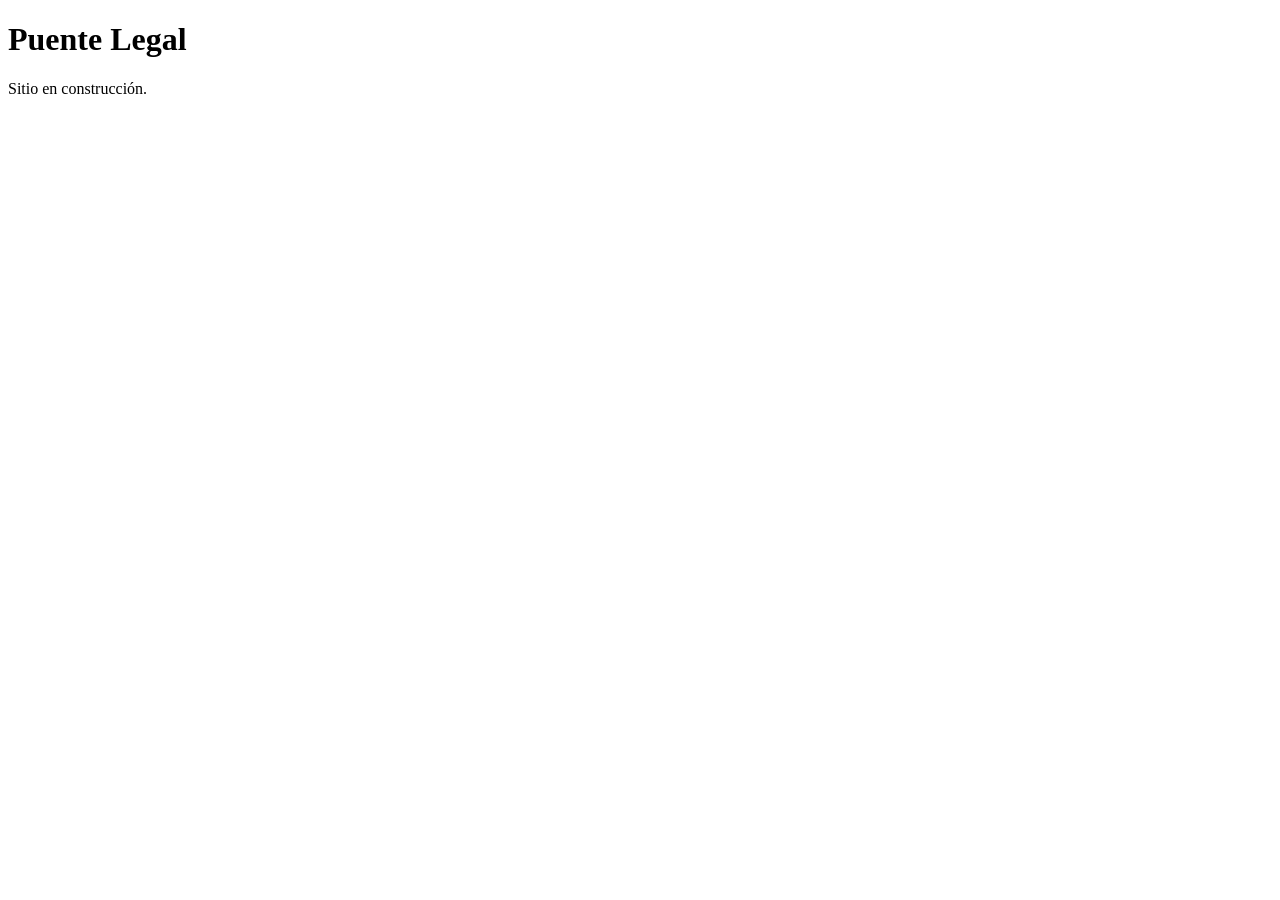
==== index.html @ 32fb2efa "chore: add base static site for puentelegal.com.co" ====
<!doctype html>
<html lang="es-CO">
<head>
<meta charset="utf-8">
<meta name="viewport" content="width=device-width,initial-scale=1">
<title>Puente Legal</title>
<meta name="description" content="Puente Legal — asesoría jurídica en Colombia.">
<link rel="canonical" href="https://puentelegal.com.co/">
<meta property="og:type" content="website">
<meta property="og:title" content="Puente Legal">
<meta property="og:description" content="Asesoría jurídica en Colombia.">
<meta property="og:url" content="https://puentelegal.com.co/">
<meta property="og:locale" content="es_CO">
<link rel="icon" href="/favicon.svg" type="image/svg+xml">
</head>
<body>
<h1>Puente Legal</h1>
<p>Sitio en construcción.</p>
</body>
</html>
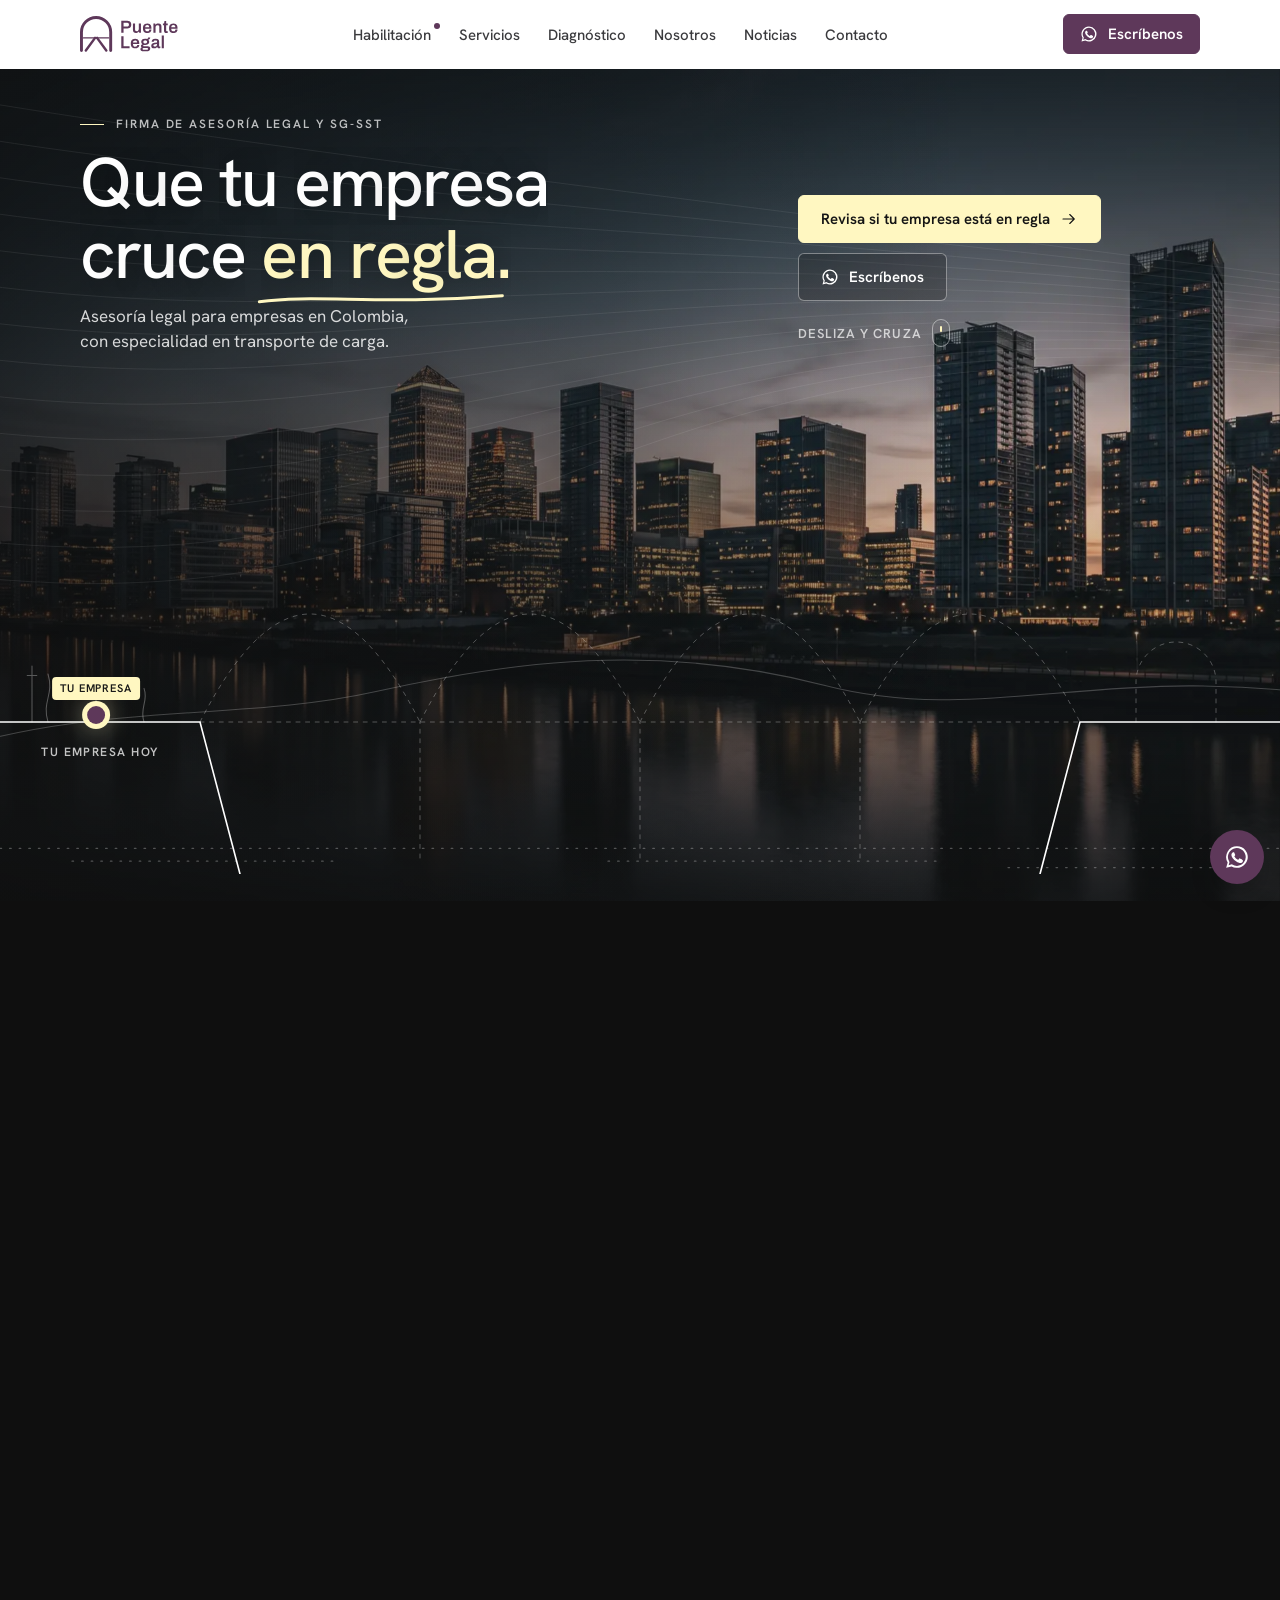
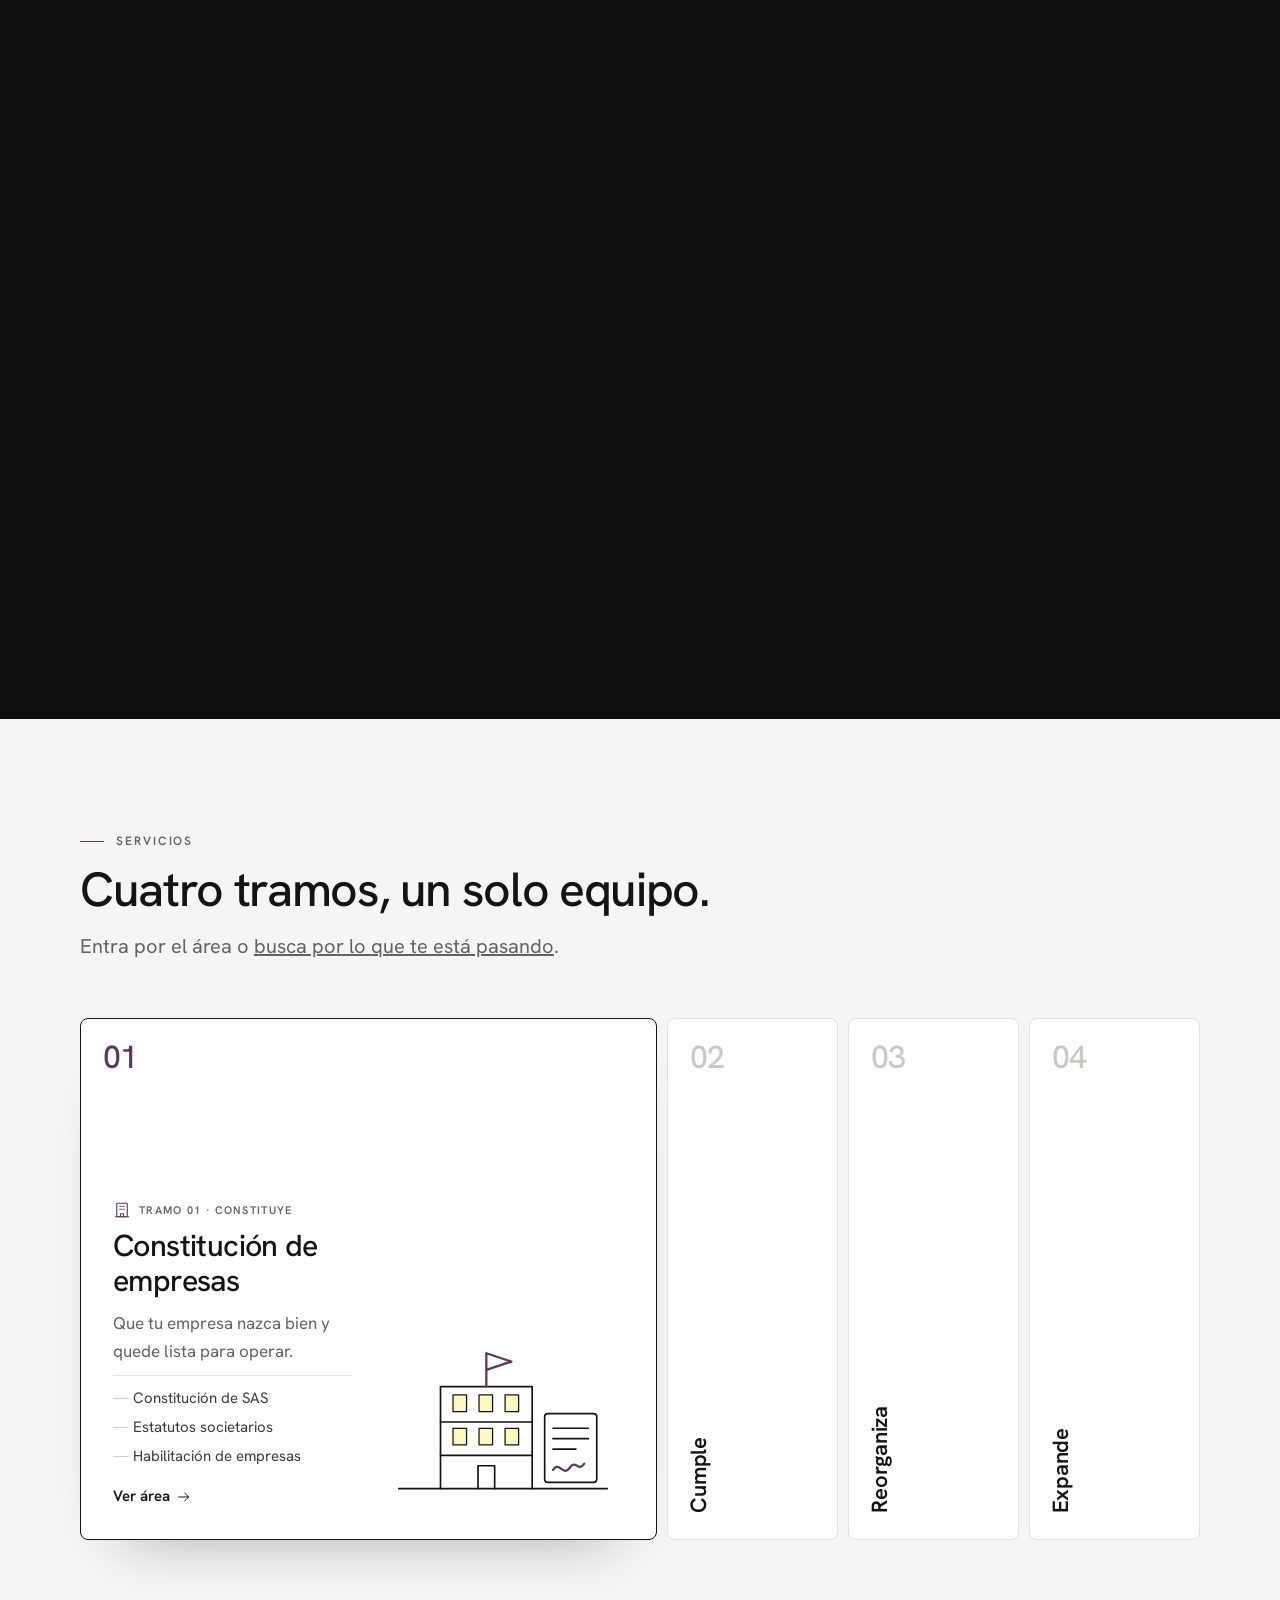
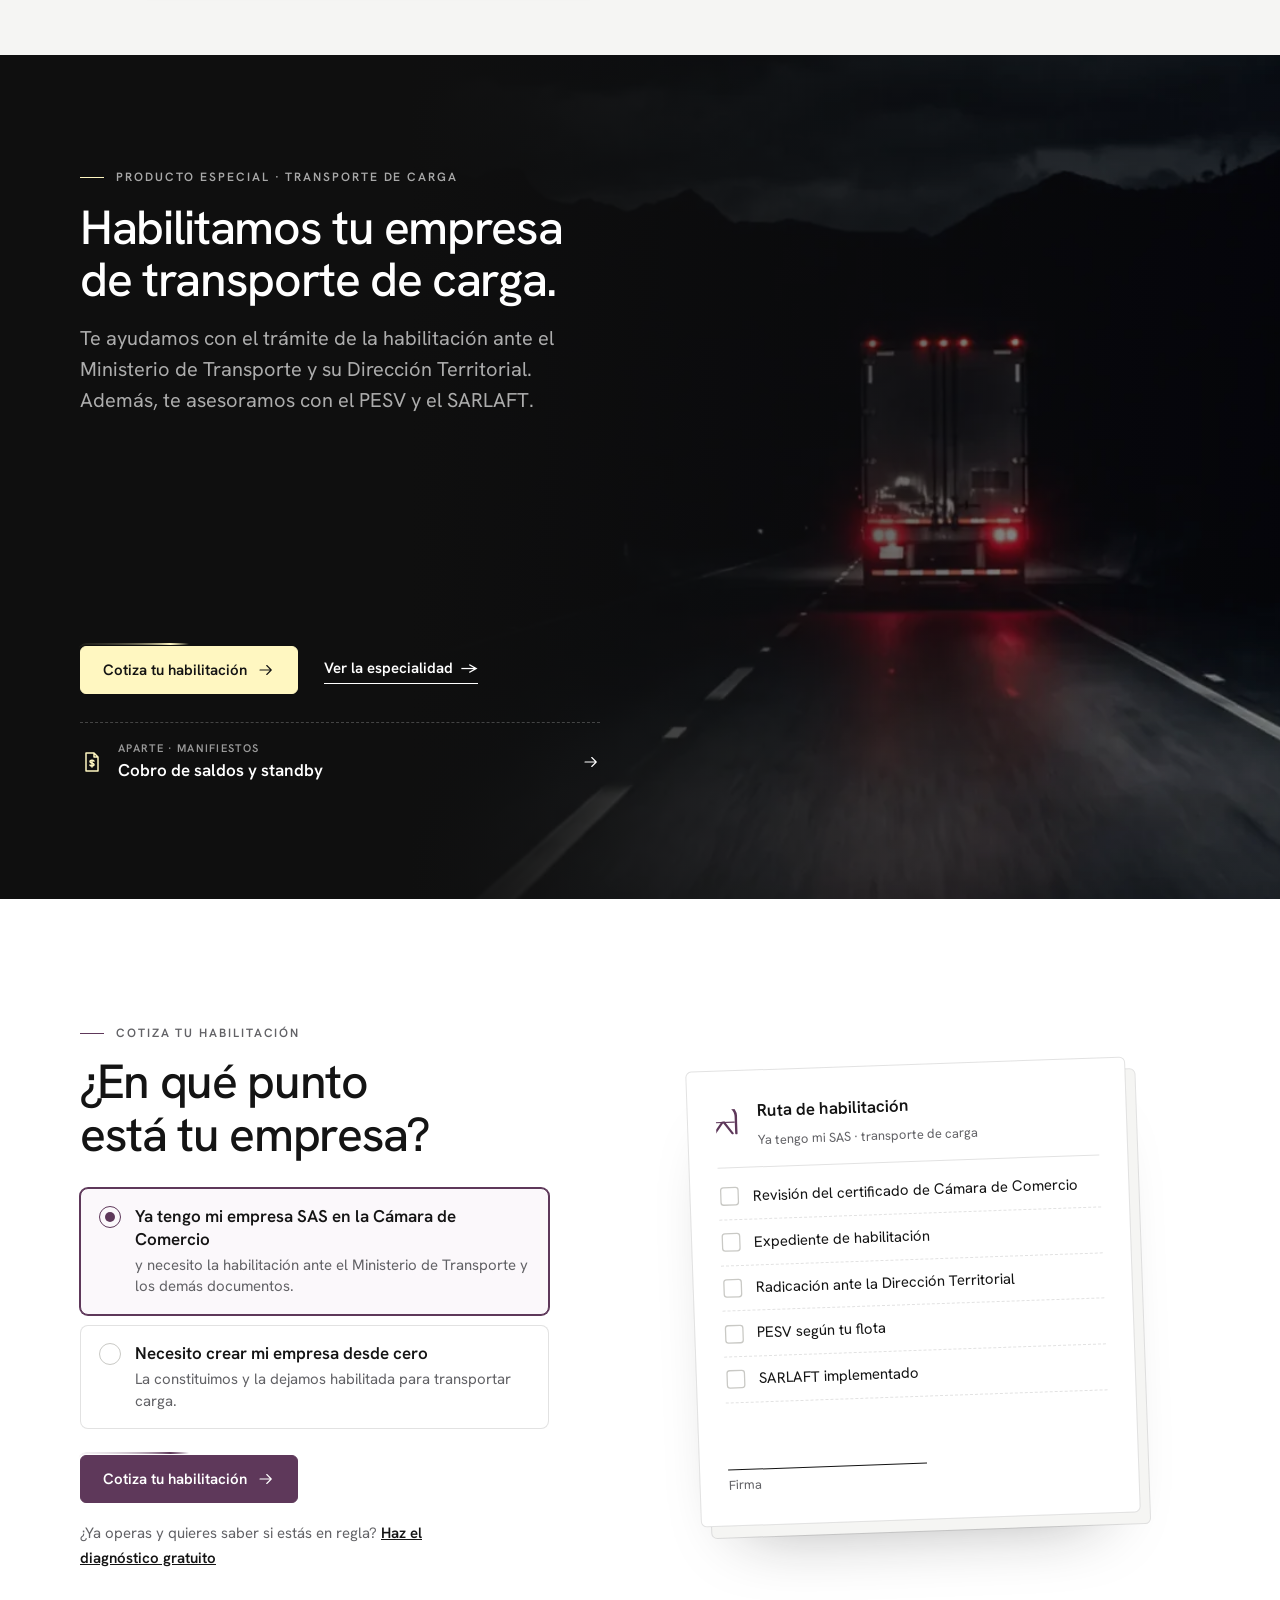
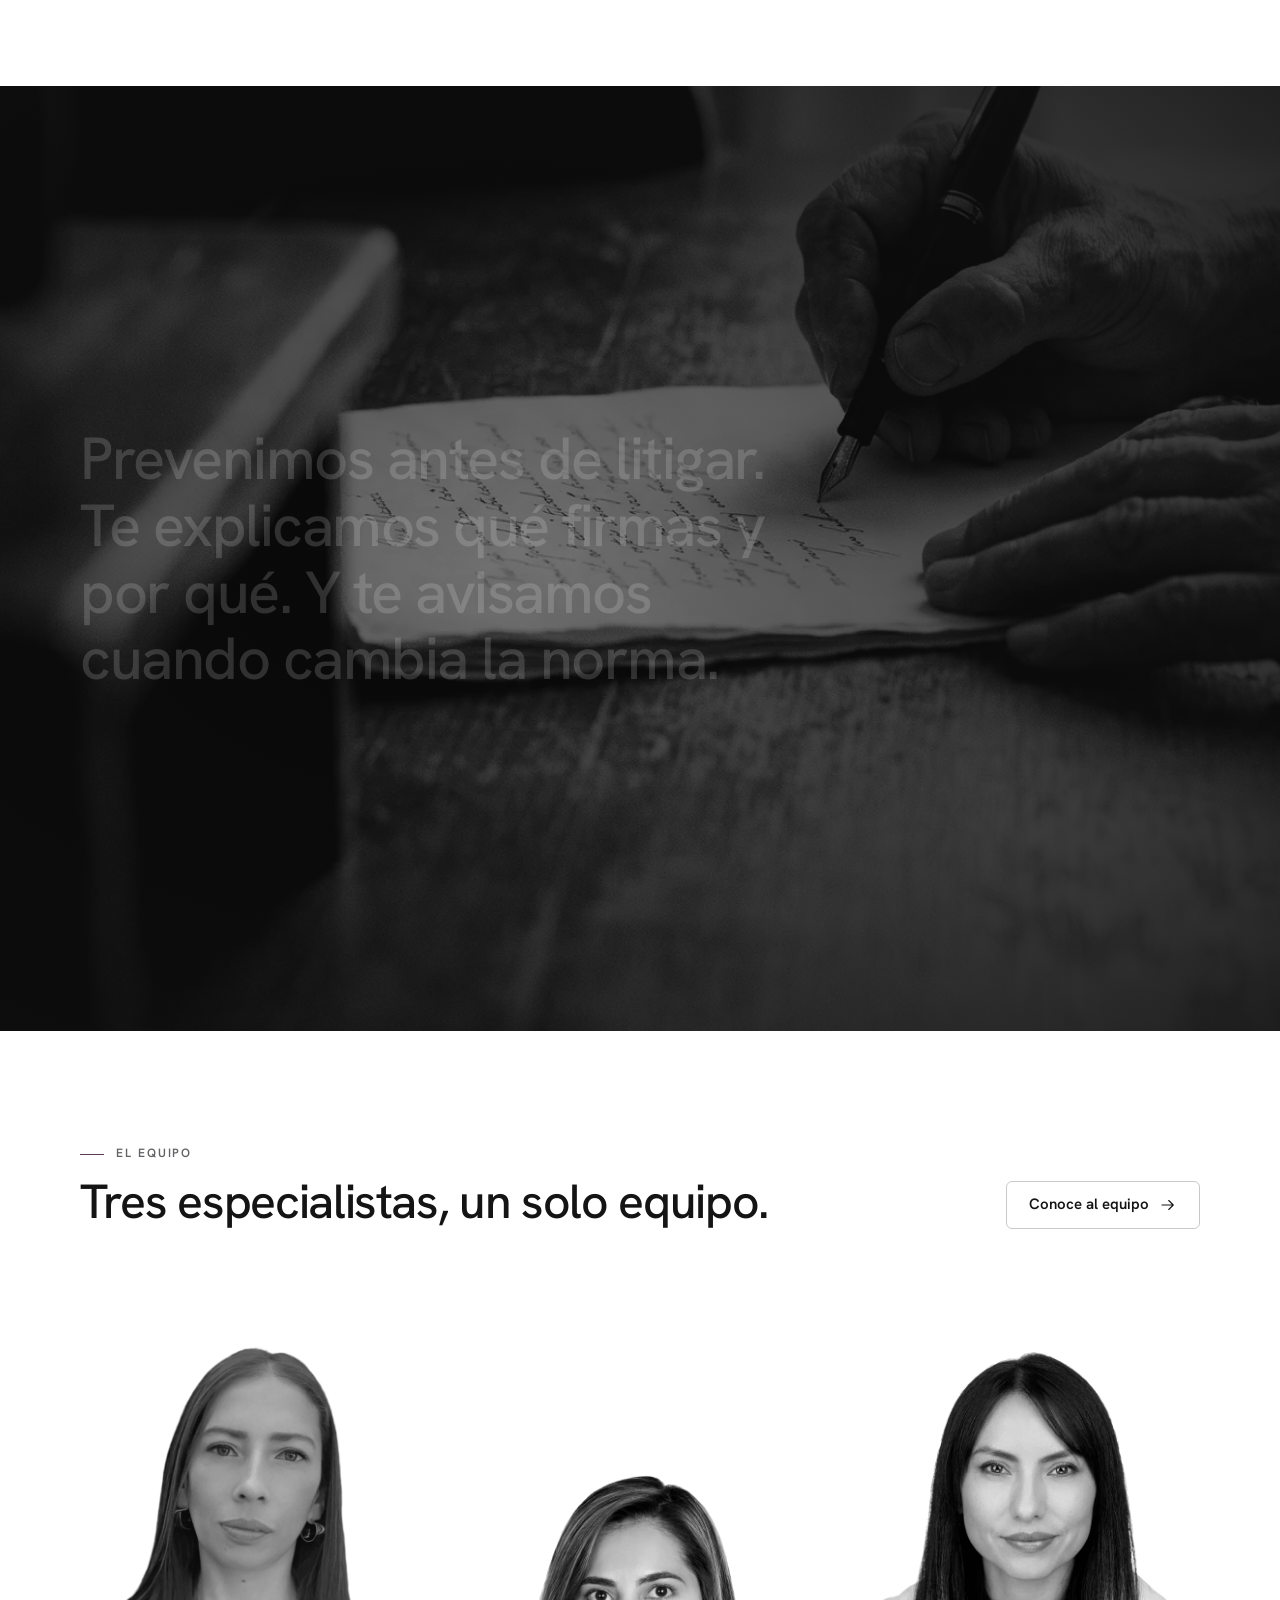
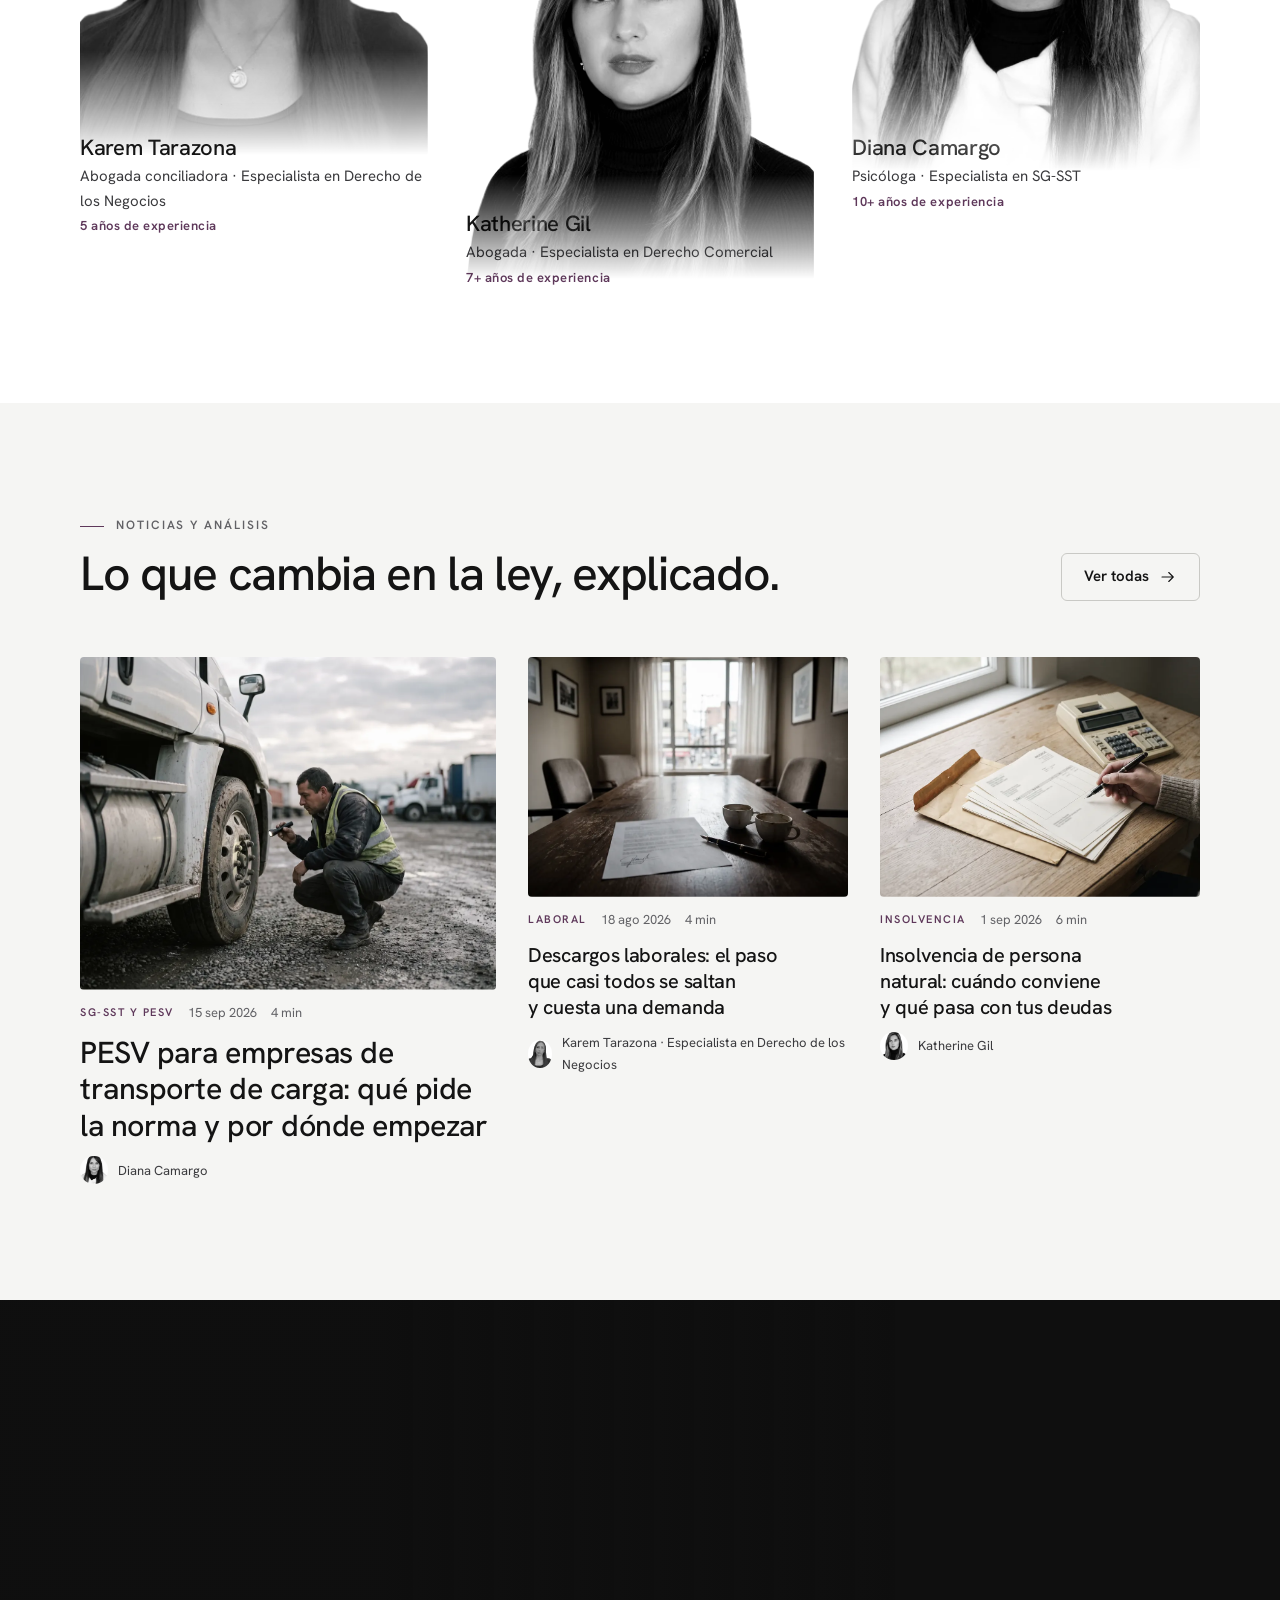
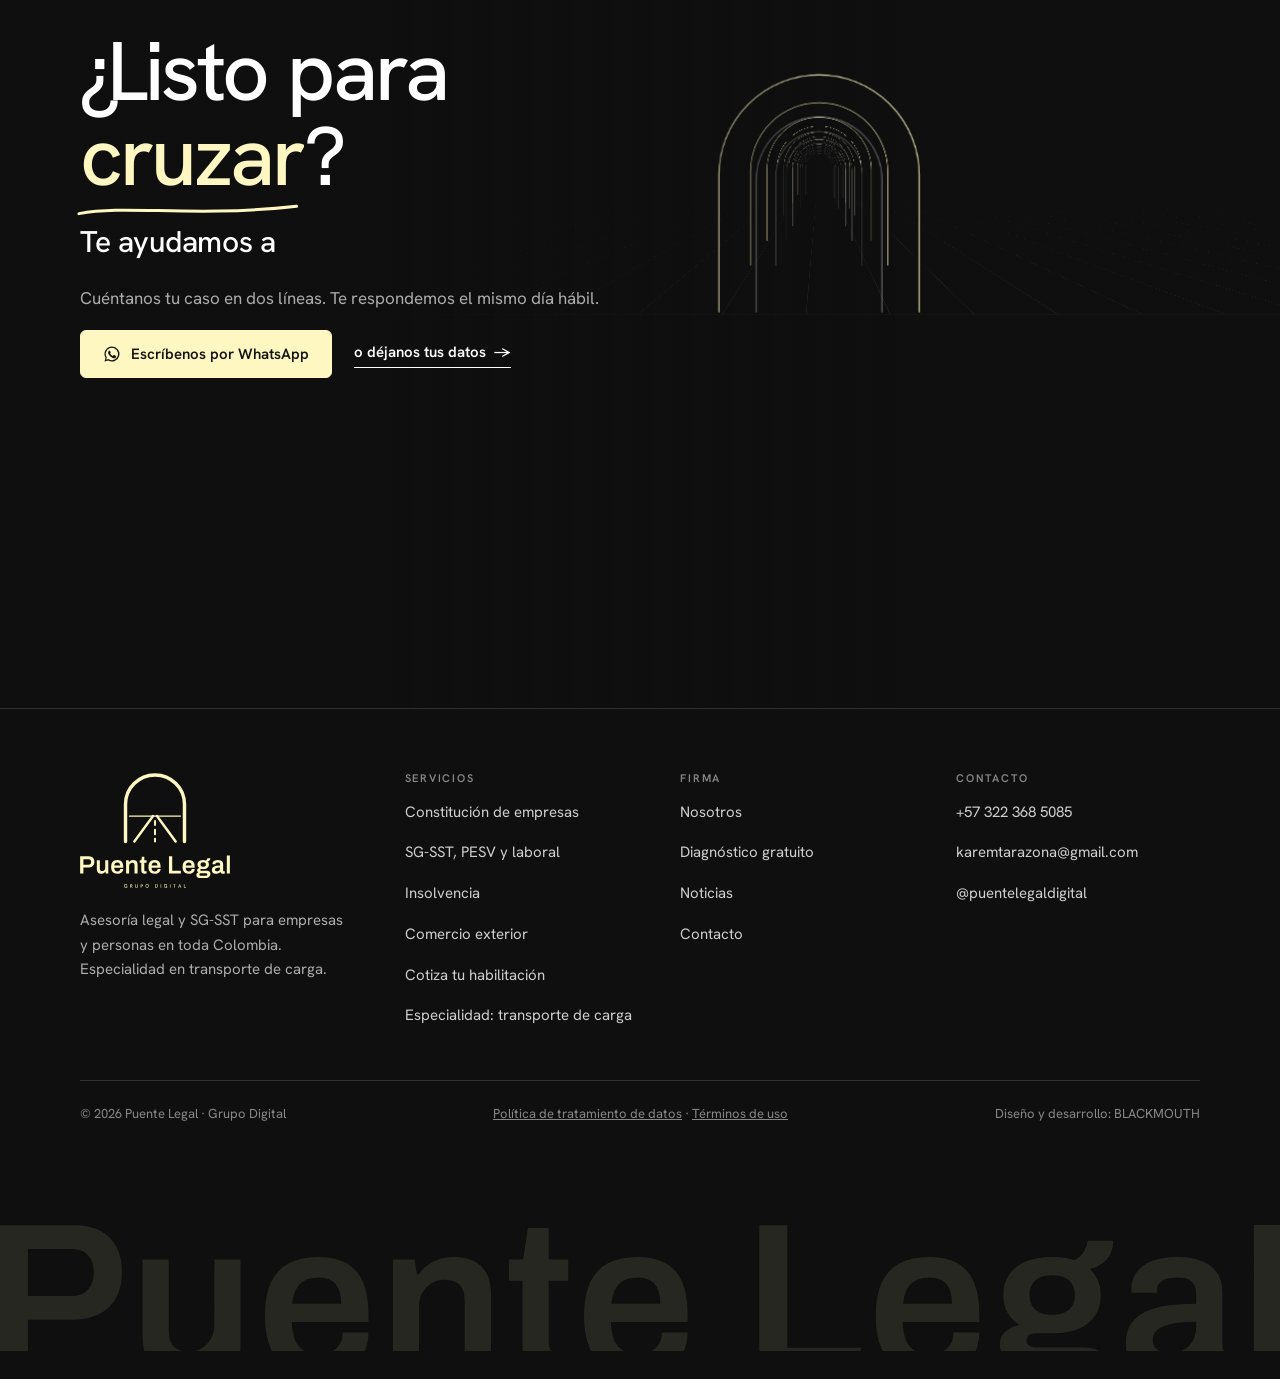
==== commit dd2654e8: "Publica la web completa de Puente Legal en puentelegal.com.co Sitio v6 (con las correcciones del 4-n" ====
--- a/index.html
+++ b/index.html
@@ -2,19 +2,596 @@
 <html lang="es-CO">
 <head>
 <meta charset="utf-8">
-<meta name="viewport" content="width=device-width,initial-scale=1">
-<title>Puente Legal</title>
-<meta name="description" content="Puente Legal — asesoría jurídica en Colombia.">
+<meta name="viewport" content="width=device-width, initial-scale=1, viewport-fit=cover">
+<title>Asesoría legal para empresas en Colombia | Puente Legal</title>
+<meta name="description" content="Constitución de SAS, SG-SST y PESV, laboral, insolvencia y comercio exterior. Un solo equipo para tu empresa, con especialidad en transporte de carga.">
 <link rel="canonical" href="https://puentelegal.com.co/">
+<meta name="theme-color" content="#FFFFFF">
 <meta property="og:type" content="website">
-<meta property="og:title" content="Puente Legal">
-<meta property="og:description" content="Asesoría jurídica en Colombia.">
+<meta property="og:locale" content="es_CO">
+<meta property="og:site_name" content="Puente Legal">
+<meta property="og:title" content="Puente Legal · Asesoría legal para empresas en Colombia">
+<meta property="og:description" content="Constitución de SAS, SG-SST y PESV, laboral, insolvencia y comercio exterior. Un solo equipo para tu empresa, con especialidad en transporte de carga.">
 <meta property="og:url" content="https://puentelegal.com.co/">
-<meta property="og:locale" content="es_CO">
-<link rel="icon" href="/favicon.svg" type="image/svg+xml">
+<meta property="og:image" content="https://puentelegal.com.co/assets/img/og.jpg">
+<meta property="og:image:width" content="1200">
+<meta property="og:image:height" content="630">
+<meta name="twitter:card" content="summary_large_image">
+<link rel="icon" href="assets/img/favicon.svg" type="image/svg+xml">
+<script>document.documentElement.classList.add("js")</script>
+<link rel="preconnect" href="https://fonts.googleapis.com">
+<link rel="preconnect" href="https://fonts.gstatic.com" crossorigin>
+<link rel="stylesheet" href="https://fonts.googleapis.com/css2?family=Hanken+Grotesk:wght@400;500;600;700&display=swap">
+<link rel="stylesheet" href="assets/site.css">
+<script type="application/ld+json">
+{
+ "@context": "https://schema.org",
+ "@graph": [
+  {
+   "@type": "LegalService",
+   "@id": "https://puentelegal.com.co/#firma",
+   "name": "Puente Legal · Grupo Digital",
+   "url": "https://puentelegal.com.co/",
+   "logo": "https://puentelegal.com.co/assets/img/logo-full-ciruela.png",
+   "image": "https://puentelegal.com.co/assets/img/og.jpg",
+   "slogan": "Que tu empresa cruce en regla.",
+   "description": "Asesoría legal y en seguridad y salud en el trabajo para empresas y personas en Colombia: constitución y habilitación de empresas, SG-SST y PESV, laboral, insolvencia y comercio exterior. Especialidad en transporte de carga.",
+   "telephone": "+57 322 368 5085",
+   "email": "karemtarazona@gmail.com",
+   "contactPoint": {
+    "@type": "ContactPoint",
+    "telephone": "+57-322-368-5085",
+    "contactType": "customer service",
+    "availableLanguage": "es",
+    "areaServed": "CO"
+   },
+   "areaServed": {
+    "@type": "Country",
+    "name": "Colombia"
+   },
+   "sameAs": [
+    "https://www.instagram.com/puentelegaldigital/"
+   ],
+   "knowsAbout": [
+    "Derecho societario",
+    "Sociedades por Acciones Simplificadas",
+    "Habilitación de empresas de transporte de carga",
+    "SG-SST",
+    "PESV",
+    "SARLAFT",
+    "Derecho laboral",
+    "Insolvencia",
+    "Aduanas",
+    "Contratos internacionales",
+    "Transporte de carga"
+   ],
+   "employee": [
+    {
+     "@id": "https://puentelegal.com.co/#karem-tarazona"
+    },
+    {
+     "@id": "https://puentelegal.com.co/#katherine-gil"
+    },
+    {
+     "@id": "https://puentelegal.com.co/#diana-camargo"
+    }
+   ],
+   "hasOfferCatalog": {
+    "@type": "OfferCatalog",
+    "name": "Servicios",
+    "itemListElement": [
+     {
+      "@type": "OfferCatalog",
+      "name": "Constitución de empresas",
+      "url": "https://puentelegal.com.co/servicios/constitucion-de-empresas/",
+      "itemListElement": [
+       {
+        "@type": "Offer",
+        "itemOffered": {
+         "@type": "Service",
+         "name": "Constitución de SAS",
+         "url": "https://puentelegal.com.co/servicios/constitucion-de-empresas/#constitucion-sas"
+        }
+       },
+       {
+        "@type": "Offer",
+        "itemOffered": {
+         "@type": "Service",
+         "name": "Estatutos societarios",
+         "url": "https://puentelegal.com.co/servicios/constitucion-de-empresas/#estatutos-societarios"
+        }
+       },
+       {
+        "@type": "Offer",
+        "itemOffered": {
+         "@type": "Service",
+         "name": "Habilitación de empresas",
+         "url": "https://puentelegal.com.co/servicios/constitucion-de-empresas/#habilitacion-empresas"
+        }
+       }
+      ]
+     },
+     {
+      "@type": "OfferCatalog",
+      "name": "SG-SST, PESV y laboral",
+      "url": "https://puentelegal.com.co/servicios/sst-pesv-laboral/",
+      "itemListElement": [
+       {
+        "@type": "Offer",
+        "itemOffered": {
+         "@type": "Service",
+         "name": "SG-SST y PESV",
+         "url": "https://puentelegal.com.co/servicios/sst-pesv-laboral/#sg-sst-pesv"
+        }
+       },
+       {
+        "@type": "Offer",
+        "itemOffered": {
+         "@type": "Service",
+         "name": "Reglamento interno y convivencia",
+         "url": "https://puentelegal.com.co/servicios/sst-pesv-laboral/#reglamento-interno-convivencia"
+        }
+       },
+       {
+        "@type": "Offer",
+        "itemOffered": {
+         "@type": "Service",
+         "name": "Contratos laborales y descargos",
+         "url": "https://puentelegal.com.co/servicios/sst-pesv-laboral/#contratos-laborales-descargos"
+        }
+       }
+      ]
+     },
+     {
+      "@type": "OfferCatalog",
+      "name": "Insolvencia",
+      "url": "https://puentelegal.com.co/servicios/insolvencia/",
+      "itemListElement": [
+       {
+        "@type": "Offer",
+        "itemOffered": {
+         "@type": "Service",
+         "name": "Insolvencia de persona natural no comerciante",
+         "url": "https://puentelegal.com.co/servicios/insolvencia/#insolvencia-persona-natural"
+        }
+       },
+       {
+        "@type": "Offer",
+        "itemOffered": {
+         "@type": "Service",
+         "name": "Insolvencia de personas jurídicas",
+         "url": "https://puentelegal.com.co/servicios/insolvencia/#insolvencia-empresarial"
+        }
+       }
+      ]
+     },
+     {
+      "@type": "OfferCatalog",
+      "name": "Comercio exterior",
+      "url": "https://puentelegal.com.co/servicios/comercio-exterior/",
+      "itemListElement": [
+       {
+        "@type": "Offer",
+        "itemOffered": {
+         "@type": "Service",
+         "name": "Asesoría aduanera",
+         "url": "https://puentelegal.com.co/servicios/comercio-exterior/#asesoria-aduanera"
+        }
+       },
+       {
+        "@type": "Offer",
+        "itemOffered": {
+         "@type": "Service",
+         "name": "Contratos internacionales",
+         "url": "https://puentelegal.com.co/servicios/comercio-exterior/#contratos-internacionales"
+        }
+       },
+       {
+        "@type": "Offer",
+        "itemOffered": {
+         "@type": "Service",
+         "name": "Negocios internacionales",
+         "url": "https://puentelegal.com.co/servicios/comercio-exterior/#negocios-internacionales"
+        }
+       },
+       {
+        "@type": "Offer",
+        "itemOffered": {
+         "@type": "Service",
+         "name": "Propiedad intelectual (registro de marca)",
+         "url": "https://puentelegal.com.co/servicios/comercio-exterior/#registro-de-marca"
+        }
+       }
+      ]
+     }
+    ]
+   }
+  },
+  {
+   "@type": "WebSite",
+   "@id": "https://puentelegal.com.co/#web",
+   "url": "https://puentelegal.com.co/",
+   "name": "Puente Legal",
+   "inLanguage": "es-CO",
+   "publisher": {
+    "@id": "https://puentelegal.com.co/#firma"
+   }
+  }
+ ]
+}
+</script>
 </head>
 <body>
-<h1>Puente Legal</h1>
-<p>Sitio en construcción.</p>
+<a class="skip" href="#main">Saltar al contenido</a>
+<header class="site-header">
+  <div class="wrap nav">
+    <a class="brand" href="./" aria-label="Puente Legal, inicio">
+      <img src="assets/img/camino-lockup-ciruela.svg" alt="Puente Legal · Grupo Digital" width="402" height="148">
+    </a>
+    <nav aria-label="Principal">
+    <ul class="nav-links" id="menu">
+      <li><a href="habilitacion-transporte-de-carga/" class="nav-star">Habilitación</a></li>
+      <li><a href="servicios/">Servicios</a></li>
+      <li><a href="diagnostico/">Diagnóstico</a></li>
+      <li><a href="nosotros/">Nosotros</a></li>
+      <li><a href="noticias/">Noticias</a></li>
+      <li><a href="contacto/">Contacto</a></li>
+      <li class="only-sm"><a class="btn" href="https://wa.me/573223685085" data-wa="Hola, Puente Legal. Quiero una asesoría." data-conv="whatsapp" data-loc="menu"><svg class="i" aria-hidden="true" focusable="false"><use href="#i-whatsapp"/></svg> Escríbenos por WhatsApp</a></li>
+    </ul>
+    </nav>
+    <div class="nav-cta">
+      <a class="btn btn-hide-sm" href="https://wa.me/573223685085" data-wa="Hola, Puente Legal. Quiero una asesoría." data-conv="whatsapp" data-loc="header"><svg class="i" aria-hidden="true" focusable="false"><use href="#i-whatsapp"/></svg> Escríbenos</a>
+      <button class="menu-btn" type="button" aria-expanded="false" aria-controls="menu" aria-label="Abrir menú">
+        <svg width="20" height="20" viewBox="0 0 20 20" aria-hidden="true"><path d="M2 6h16M2 14h16" stroke="currentColor" stroke-width="1.6"/></svg>
+      </button>
+    </div>
+  </div>
+  <span class="progreso" aria-hidden="true"></span>
+</header>
+<svg width="0" height="0" style="position:absolute" aria-hidden="true" focusable="false">
+  <symbol id="iso-sym" viewBox="34 30 132 148">
+    <g fill="none" stroke="currentColor" stroke-linecap="round" stroke-linejoin="round">
+      <path d="M40 172V96a60 60 0 0 1 120 0v76" stroke-width="12"/><path d="M48 120h104" stroke-width="5"/>
+      <path d="M58 172 96 120M142 172 104 120" stroke-width="10"/>
+    </g>
+  </symbol>
+  <symbol id="i-empresa" viewBox="0 0 24 24"><rect x="5" y="3" width="14" height="18" rx="1" pathLength="1"/><path d="M9 7h2M13 7h2M9 11h2M13 11h2M10 21v-4h4v4M3 21h18" pathLength="1"/></symbol>
+  <symbol id="i-casco" viewBox="0 0 24 24"><path d="M3 18h18M5 18v-2.5a7 7 0 0 1 14 0V18M10 8.8V6h4v2.8" pathLength="1"/></symbol>
+  <symbol id="i-recupera" viewBox="0 0 24 24"><path d="M3 6c3 0 4 10 9 10s6-6 8-8M16 7.5h4v4" pathLength="1"/></symbol>
+  <symbol id="i-globo" viewBox="0 0 24 24"><circle cx="12" cy="12" r="9" pathLength="1"/><path d="M3 12h18M12 3a14 14 0 0 1 0 18M12 3a14 14 0 0 0 0 18" pathLength="1"/></symbol>
+  <symbol id="i-arco" viewBox="0 0 24 24"><path d="M4 21V11a8 8 0 0 1 16 0v10M8.5 21v-9a3.5 3.5 0 0 1 7 0v9" pathLength="1"/></symbol>
+  <symbol id="i-chevron" viewBox="0 0 24 24"><path d="M9 6l6 6-6 6"/></symbol>
+  <symbol id="i-flecha" viewBox="0 0 24 24"><path d="M4 12h15M13 6l6 6-6 6"/></symbol>
+  <symbol id="i-check" viewBox="0 0 24 24"><path d="M5 12.5l4.5 4.5L19 7.5"/></symbol>
+  <symbol id="i-mas" viewBox="0 0 24 24"><path d="M5 12h14"/><path d="M12 5v14"/></symbol>
+  <symbol id="i-camion" viewBox="0 0 24 24"><path d="M2.5 6h11v10h-11zM13.5 9.5H18l3.5 3.5V16h-8" pathLength="1"/><circle cx="6.5" cy="17.5" r="1.8" pathLength="1"/><circle cx="17.5" cy="17.5" r="1.8" pathLength="1"/></symbol>
+  <symbol id="i-habilitacion" viewBox="0 0 24 24"><path d="M14 3H6v18h12V7zM14 3v4h4" pathLength="1"/><circle cx="12" cy="13.5" r="2.5" pathLength="1"/><path d="M10.6 15.6L10 19l2-1 2 1-.6-3.4" pathLength="1"/></symbol>
+  <symbol id="i-lupa" viewBox="0 0 24 24"><circle cx="10.5" cy="10.5" r="6.5" pathLength="1"/><path d="M15.3 15.3L21 21M8 10.5h5" pathLength="1"/></symbol>
+  <symbol id="i-saldo" viewBox="0 0 24 24"><path d="M14 3H6v18h12V7zM14 3v4h4" pathLength="1"/><path d="M12 10v7M14 11.2c-.4-.6-1.1-.9-2-.9-1.1 0-2 .6-2 1.4 0 1.9 4 1 4 2.9 0 .8-.9 1.4-2 1.4-.9 0-1.7-.4-2.1-1" pathLength="1"/></symbol>
+  <symbol id="i-volante" viewBox="0 0 24 24"><circle cx="12" cy="12" r="9" pathLength="1"/><circle cx="12" cy="12" r="2" pathLength="1"/><path d="M3.5 10.5l6.5 1M20.5 10.5l-6.5 1M12 14v7" pathLength="1"/></symbol>
+  <symbol id="i-doc" viewBox="0 0 24 24"><path d="M14 3H6v18h12V7zM14 3v4h4M9 11h6M9 14.5h6M9 18h4" pathLength="1"/></symbol>
+  <symbol id="i-escudo" viewBox="0 0 24 24"><path d="M12 3l7 3v5c0 4.5-3 8.3-7 10-4-1.7-7-5.5-7-10V6z" pathLength="1"/><path d="M9 12l2 2 4-4" pathLength="1"/></symbol>
+  <symbol id="i-balanza" viewBox="0 0 24 24"><path d="M12 4v16M8 20h8M5 7h14M5 7l-2.5 6a2.5 2.5 0 0 0 5 0zM19 7l-2.5 6a2.5 2.5 0 0 0 5 0z" pathLength="1"/></symbol>
+  <symbol id="i-chat" viewBox="0 0 24 24"><path d="M4 5h16v11H9l-5 4z" pathLength="1"/><path d="M8 9.5h8M8 12.5h5" pathLength="1"/></symbol>
+  <symbol id="i-telefono" viewBox="0 0 24 24"><path d="M5 3h4l2 5-2.5 1.5a11 11 0 0 0 6 6L16 13l5 2v4a2 2 0 0 1-2 2A16 16 0 0 1 3 5a2 2 0 0 1 2-2Z"/></symbol>
+  <symbol id="i-correo" viewBox="0 0 24 24"><path d="M3 6h18v12H3zM3 6l9 7 9-7"/></symbol>
+  <symbol id="i-instagram" viewBox="0 0 24 24"><rect x="3" y="3" width="18" height="18" rx="5"/><circle cx="12" cy="12" r="4"/><circle cx="17.5" cy="6.5" r=".6"/></symbol>
+  <symbol id="i-whatsapp" viewBox="0 0 24 24"><path fill="currentColor" stroke="none" d="M12 2a10 10 0 0 0-8.6 15.1L2 22l5-1.3A10 10 0 1 0 12 2Zm0 18.2c-1.6 0-3.1-.4-4.4-1.2l-.3-.2-3 .8.8-2.9-.2-.3A8.2 8.2 0 1 1 12 20.2Zm4.5-6.1c-.2-.1-1.5-.7-1.7-.8-.2-.1-.4-.1-.6.1l-.8 1c-.1.2-.3.2-.5.1a6.7 6.7 0 0 1-3.3-2.9c-.2-.4.2-.4.7-1.3.1-.2 0-.3 0-.4l-.8-1.8c-.2-.5-.4-.4-.6-.4h-.5a1 1 0 0 0-.7.3 3 3 0 0 0-.9 2.2 5.2 5.2 0 0 0 1.1 2.7 11.8 11.8 0 0 0 4.5 4c1.7.7 2.3.8 3.2.6.5-.1 1.5-.6 1.7-1.2.2-.6.2-1.1.1-1.2l-.5-.3Z"/></symbol>
+</svg>
+
+<main id="main">
+<!-- ============ HERO: el puente se arma con el scroll ============ -->
+<section class="hx" data-draw="sticky" aria-labelledby="h1">
+  <div class="hx-sticky">
+    <div class="hx-photo" aria-hidden="true"><img src="assets/img/fotos/hero-ciudad.webp" srcset="assets/img/fotos/hero-ciudad-1280.webp 1280w, assets/img/fotos/hero-ciudad.webp 2400w" sizes="(max-width: 700px) 260vw, 112vw" alt="" width="2400" height="1340" fetchpriority="high" decoding="async" data-ty="0:0;1:-70"></div>
+    <svg class="hx-cables loop" viewBox="0 0 1600 700" preserveAspectRatio="none" aria-hidden="true" focusable="false"><path style="--c:0" d="M-20 40C360 100 980 170 1620 250"/><path style="--c:1" d="M-20 84C382 144 962 179 1620 259"/><path style="--c:2" d="M-20 128C404 188 944 188 1620 268"/><path style="--c:3" d="M-20 172C426 232 926 197 1620 277"/><path style="--c:4" d="M-20 216C448 276 908 206 1620 286"/><path style="--c:5" d="M-20 260C470 320 890 215 1620 295"/><path style="--c:6" d="M-20 304C492 364 872 224 1620 304"/><path style="--c:7" d="M-20 348C514 408 854 233 1620 313"/><path style="--c:8" d="M-20 392C536 452 836 242 1620 322"/><path style="--c:9" d="M-20 436C558 496 818 251 1620 331"/><path style="--c:10" d="M-20 480C580 540 800 260 1620 340"/><path style="--c:11" d="M-20 524C602 584 782 269 1620 349"/><path style="--c:12" d="M-20 568C624 628 764 278 1620 358"/><path style="--c:13" d="M-20 612C646 672 746 287 1620 367"/></svg>
+    <div class="wrap hx-copy">
+      <div>
+        <p class="eyebrow fade-in" style="--d:.05s">Firma de asesoría legal y SG-SST</p>
+        <h1 id="h1">
+          <span class="display" data-split="chars" data-split-load>Que tu empresa<br>cruce <em class="tz">en regla.<svg class="trazo" viewBox="0 0 300 24" preserveAspectRatio="none" aria-hidden="true" focusable="false"><path pathLength="1" d="M4 16C70 7 150 20 296 9"/></svg></em></span>
+          <span class="kw">Asesoría legal para empresas en Colombia, con especialidad en transporte de carga.</span>
+        </h1>
+      </div>
+      <div class="hx-side fade-in" style="--d:.35s">
+        <a class="btn" href="diagnostico/" data-conv="cta_diagnostico" data-loc="hero">Revisa si tu empresa está en regla <svg class="i i-flecha" aria-hidden="true" focusable="false"><use href="#i-flecha"/></svg></a>
+        <a class="btn btn-ghost hx-wa" href="https://wa.me/573223685085" data-wa="Hola, Puente Legal. Quiero una asesoría para mi empresa." data-conv="whatsapp" data-loc="hero"><svg class="i" aria-hidden="true" focusable="false"><use href="#i-whatsapp"/></svg> Escríbenos</a>
+        <p class="hx-hint" data-off=".03"><span>Desliza y cruza</span><i aria-hidden="true"></i></p>
+      </div>
+    </div>
+    <div class="hx-scene">
+      <div class="hx-vp">
+        <div class="hx-stage" data-pan>
+          <svg class="hx-svg" viewBox="0 0 1600 620" aria-hidden="true" focusable="false">
+            <g class="hx-far" data-tx="0:0;1:-70"><path d="M-80 470C120 404 300 430 470 392S820 330 1030 384 1380 350 1700 402"/></g>
+            <g class="hx-mid" data-tx="0:0;1:-150"><path d="M40 430V360M34 372h12M120 430V376M114 386h12M60 430c-8-26 8-34 0-60M180 430c-6-18 6-26 0-42"/></g>
+            <path class="hx-water" d="M0 588H1600M90 604H420M760 604H1180M1260 612H1540"/>
+            <path class="hx-bank" d="M0 430H250L300 620M1600 430H1350L1300 620" pathLength="1"/>
+            <g class="hx-ghost"><path d="M250 430C342 250 433 250 525 430"/><path d="M525 430C617 250 708 250 800 430"/><path d="M800 430C892 250 983 250 1075 430"/><path d="M1075 430C1167 250 1258 250 1350 430"/><path d="M250 430H1350"/><path d="M525 600V430M800 600V430M1075 600V430"/><path d="M1420 430V380a50 50 0 0 1 100 0V430"/></g>
+            <path class="hx-deck" d="M250 430H525" pathLength="1" data-seg="0.060,0.150"/><path class="hx-arch" d="M250 430C342 250 433 250 525 430" pathLength="1" data-seg="0.110,0.220"/><path class="hx-hang" d="M319 329V430M387.5 295V430M456 329V430" pathLength="1" data-seg="0.180,0.240"/><path class="hx-pier" d="M525 600V430" pathLength="1" data-seg="0.230,0.310"/><path class="hx-deck" d="M525 430H800" pathLength="1" data-seg="0.260,0.350"/><path class="hx-arch" d="M525 430C617 250 708 250 800 430" pathLength="1" data-seg="0.310,0.420"/><path class="hx-hang" d="M594 329V430M662.5 295V430M731 329V430" pathLength="1" data-seg="0.380,0.440"/><path class="hx-pier" d="M800 600V430" pathLength="1" data-seg="0.430,0.510"/><path class="hx-deck" d="M800 430H1075" pathLength="1" data-seg="0.460,0.550"/><path class="hx-arch" d="M800 430C892 250 983 250 1075 430" pathLength="1" data-seg="0.510,0.620"/><path class="hx-hang" d="M869 329V430M937.5 295V430M1006 329V430" pathLength="1" data-seg="0.580,0.640"/><path class="hx-pier" d="M1075 600V430" pathLength="1" data-seg="0.630,0.710"/><path class="hx-deck" d="M1075 430H1350" pathLength="1" data-seg="0.660,0.750"/><path class="hx-arch" d="M1075 430C1167 250 1258 250 1350 430" pathLength="1" data-seg="0.710,0.820"/><path class="hx-hang" d="M1144 329V430M1212.5 295V430M1281 329V430" pathLength="1" data-seg="0.780,0.840"/>
+            <path class="hx-portal" d="M1420 430V380a50 50 0 0 1 100 0V430M1444 430V386a26 26 0 0 1 52 0V430" pathLength="1" data-seg=".84,.95"/>
+          </svg>
+          <a class="hx-lab" href="servicios/constitucion-de-empresas/" style="left:24.22%" data-on="0.200"><svg class="i" aria-hidden="true" focusable="false"><use href="#i-empresa"/></svg><i>01</i><b>Constituye</b><small>Constitución de empresas</small></a><a class="hx-lab" href="servicios/sst-pesv-laboral/" style="left:41.41%" data-on="0.400"><svg class="i" aria-hidden="true" focusable="false"><use href="#i-casco"/></svg><i>02</i><b>Cumple</b><small>SG-SST, PESV y laboral</small></a><a class="hx-lab" href="servicios/insolvencia/" style="left:58.59%" data-on="0.600"><svg class="i" aria-hidden="true" focusable="false"><use href="#i-recupera"/></svg><i>03</i><b>Reorganiza</b><small>Insolvencia</small></a><a class="hx-lab" href="servicios/comercio-exterior/" style="left:75.78%" data-on="0.800"><svg class="i" aria-hidden="true" focusable="false"><use href="#i-globo"/></svg><i>04</i><b>Expande</b><small>Comercio exterior</small></a>
+          <span class="hx-bank-l">Tu empresa hoy</span>
+          <span class="hx-bank-r" data-on=".92">En regla</span>
+          <span class="hx-trav" data-movepct="0:7.5;.07:9;.18:24.2;.38:41.4;.58:58.6;.78:75.8;.88:86;.97:92">
+            <em>Tu empresa</em><i></i>
+          </span>
+        </div>
+      </div>
+    </div>
+  </div>
+</section>
+
+<!-- ============ CUATRO TRAMOS: acordeón con ilustraciones propias ============ -->
+<section class="band s-gris" aria-labelledby="tr-t">
+  <div class="wrap">
+    <div class="sec-head">
+      <p class="eyebrow">Servicios</p>
+      <h2 id="tr-t" class="h2" data-split="words">Cuatro tramos, un solo equipo.</h2>
+      <p class="lead muted">Entra por el área o <a href="servicios/">busca por lo que te está pasando</a>.</p>
+    </div>
+    <div class="acc loop"><a class="acc-p is-open" href="servicios/constitucion-de-empresas/" style="--i:0">
+      <span class="acc-n" aria-hidden="true">01</span>
+      <span class="acc-vert" aria-hidden="true">Constituye</span>
+      <span class="acc-body">
+        <span class="acc-txt">
+          <span class="acc-k"><svg class="i" aria-hidden="true" focusable="false"><use href="#i-empresa"/></svg> Tramo 01 · Constituye</span>
+          <strong class="acc-h">Constitución de empresas</strong>
+          <span class="acc-hook">Que tu empresa nazca bien y quede lista para operar.</span>
+          <span class="acc-list"><span>Constitución de SAS</span><span>Estatutos societarios</span><span>Habilitación de empresas</span></span>
+          <span class="acc-go">Ver área <svg class="i i-flecha" aria-hidden="true" focusable="false"><use href="#i-flecha"/></svg></span>
+        </span>
+        <span class="acc-art"><svg viewBox="0 0 240 180" aria-hidden="true" focusable="false">
+    <path class="ad" style="--d:0" pathLength="1" d="M20 160H220"/>
+    <path class="ad" style="--d:1" pathLength="1" d="M60 160V62H148V160"/>
+    <path class="ad" style="--d:2" pathLength="1" d="M60 96H148M60 128H148"/>
+    <path class="ad ad-c" style="--d:3" pathLength="1" d="M104 62V30l24 8-24 8"/>
+    <g class="aw"><rect style="--w:0" x="72" y="70" width="13" height="16"/><rect style="--w:1" x="97" y="70" width="13" height="16"/><rect style="--w:2" x="122" y="70" width="13" height="16"/><rect style="--w:3" x="72" y="102" width="13" height="16"/><rect style="--w:4" x="97" y="102" width="13" height="16"/><rect style="--w:5" x="122" y="102" width="13" height="16"/></g>
+    <path class="ad" style="--d:4" pathLength="1" d="M96 160V138h16v22"/>
+    <g class="adoc"><rect x="160" y="88" width="50" height="66" rx="3"/><path d="M168 102h34M168 112h34M168 122h22"/>
+    <path class="ad ad-c" style="--d:6" pathLength="1" d="M168 142c6-9 10 7 16-2s8 5 14-4"/></g>
+  </svg></span>
+      </span>
+    </a><a class="acc-p" href="servicios/sst-pesv-laboral/" style="--i:1">
+      <span class="acc-n" aria-hidden="true">02</span>
+      <span class="acc-vert" aria-hidden="true">Cumple</span>
+      <span class="acc-body">
+        <span class="acc-txt">
+          <span class="acc-k"><svg class="i" aria-hidden="true" focusable="false"><use href="#i-casco"/></svg> Tramo 02 · Cumple</span>
+          <strong class="acc-h">SG-SST, PESV y laboral</strong>
+          <span class="acc-hook">Tu gente segura y tus decisiones laborales, bien soportadas.</span>
+          <span class="acc-list"><span>SG-SST y PESV</span><span>Reglamento interno y convivencia</span><span>Contratos laborales y descargos</span></span>
+          <span class="acc-go">Ver área <svg class="i i-flecha" aria-hidden="true" focusable="false"><use href="#i-flecha"/></svg></span>
+        </span>
+        <span class="acc-art"><svg viewBox="0 0 240 180" aria-hidden="true" focusable="false">
+    <path class="ad" style="--d:0" pathLength="1" d="M58 108a62 62 0 0 1 124 0"/>
+    <path class="ad" style="--d:1" pathLength="1" d="M40 108H200"/>
+    <path class="ad" style="--d:2" pathLength="1" d="M106 48V38h28v10M120 46v18"/>
+    <path class="aecg-base" d="M14 150H74l10-22 12 40 12-32 8 14H226"/>
+    <path class="aecg" pathLength="1" d="M14 150H74l10-22 12 40 12-32 8 14H226"/>
+  </svg></span>
+      </span>
+    </a><a class="acc-p" href="servicios/insolvencia/" style="--i:2">
+      <span class="acc-n" aria-hidden="true">03</span>
+      <span class="acc-vert" aria-hidden="true">Reorganiza</span>
+      <span class="acc-body">
+        <span class="acc-txt">
+          <span class="acc-k"><svg class="i" aria-hidden="true" focusable="false"><use href="#i-recupera"/></svg> Tramo 03 · Reorganiza</span>
+          <strong class="acc-h">Insolvencia</strong>
+          <span class="acc-hook">Cuando las deudas no dan más, hay un camino ordenado.</span>
+          <span class="acc-list"><span>Insolvencia de persona natural no comerciante</span><span>Insolvencia de personas jurídicas</span></span>
+          <span class="acc-go">Ver área <svg class="i i-flecha" aria-hidden="true" focusable="false"><use href="#i-flecha"/></svg></span>
+        </span>
+        <span class="acc-art"><svg viewBox="0 0 240 180" aria-hidden="true" focusable="false">
+    <path class="ad" style="--d:0" pathLength="1" d="M34 20V156H218"/>
+    <g class="abars"><rect style="--b:0" x="52" y="82" width="18" height="74"/><rect style="--b:1" x="82" y="106" width="18" height="50"/><rect style="--b:2" x="112" y="126" width="18" height="30"/><rect style="--b:3" x="142" y="100" width="18" height="56"/><rect style="--b:4" x="172" y="60" width="18" height="96"/></g>
+    <path class="ad ad-c" style="--d:3" pathLength="1" d="M52 66L82 96L112 120L142 90L172 50L206 30"/>
+    <path class="ad ad-c" style="--d:5" pathLength="1" d="M190 28h16v16"/>
+  </svg></span>
+      </span>
+    </a><a class="acc-p" href="servicios/comercio-exterior/" style="--i:3">
+      <span class="acc-n" aria-hidden="true">04</span>
+      <span class="acc-vert" aria-hidden="true">Expande</span>
+      <span class="acc-body">
+        <span class="acc-txt">
+          <span class="acc-k"><svg class="i" aria-hidden="true" focusable="false"><use href="#i-globo"/></svg> Tramo 04 · Expande</span>
+          <strong class="acc-h">Comercio exterior</strong>
+          <span class="acc-hook">Compra, vende y contrata afuera sin sorpresas.</span>
+          <span class="acc-list"><span>Asesoría aduanera</span><span>Contratos internacionales</span><span>Negocios internacionales</span><span>Propiedad intelectual (registro de marca)</span></span>
+          <span class="acc-go">Ver área <svg class="i i-flecha" aria-hidden="true" focusable="false"><use href="#i-flecha"/></svg></span>
+        </span>
+        <span class="acc-art"><svg viewBox="0 0 240 180" aria-hidden="true" focusable="false">
+    <circle class="ad" style="--d:0" pathLength="1" cx="100" cy="92" r="58"/>
+    <path class="ad" style="--d:1" pathLength="1" d="M42 92H158M54 62H146M54 122H146"/>
+    <g class="aglobe"><ellipse style="--m:0" cx="100" cy="92" rx="58" ry="58"/><ellipse style="--m:1" cx="100" cy="92" rx="58" ry="58"/><ellipse style="--m:2" cx="100" cy="92" rx="58" ry="58"/><ellipse style="--m:3" cx="100" cy="92" rx="58" ry="58"/></g>
+    <path class="aroute" d="M146 54C190 18 230 58 220 106"/>
+    <circle class="apin" cx="220" cy="106" r="5"/>
+  </svg></span>
+      </span>
+    </a></div>
+  </div>
+</section>
+
+<!-- ============ ESPECIALIDAD: carretera nocturna en 3D ============ -->
+<section class="esp3d s-negro" data-draw="through" aria-labelledby="es-t">
+  <div class="esp3d-bg" data-ty="0:-50;1:50" aria-hidden="true">
+    <video class="bg-media" data-bg-video muted loop playsinline preload="none" poster="assets/img/fotos/carretera-noche.webp">
+      <source src="assets/video/carretera-noche.mp4" type="video/mp4">
+    </video>
+  </div>
+  <div class="wrap esp3d-copy">
+    <p class="eyebrow">Producto especial · Transporte de carga</p>
+    <h2 id="es-t" class="h2" data-split="words">Habilitamos tu empresa de transporte de carga.</h2>
+    <p class="lead muted">Te ayudamos con el trámite de la habilitación ante el Ministerio de Transporte y su Dirección Territorial. Además, te asesoramos con el PESV y el SARLAFT.</p>
+    <ul class="esp3d-chips"><li data-on="0.30"><svg class="i" aria-hidden="true" focusable="false"><use href="#i-habilitacion"/></svg>Habilitación ante el Ministerio de Transporte</li><li data-on="0.38"><svg class="i" aria-hidden="true" focusable="false"><use href="#i-volante"/></svg>PESV</li><li data-on="0.46"><svg class="i" aria-hidden="true" focusable="false"><use href="#i-lupa"/></svg>SARLAFT</li></ul>
+    <div class="esp3d-cta">
+      <a class="btn btn-trail" href="habilitacion-transporte-de-carga/#cotizar" data-conv="cta_cotiza_habilitacion" data-loc="home-especial">Cotiza tu habilitación <svg class="i i-flecha" aria-hidden="true" focusable="false"><use href="#i-flecha"/></svg></a>
+      <a class="link-arrow" href="transporte-de-carga/">Ver la especialidad <span aria-hidden="true">→</span></a>
+    </div>
+    <a class="esp3d-aparte" href="transporte-de-carga/#manifiestos"><svg class="i" aria-hidden="true" focusable="false"><use href="#i-saldo"/></svg><span><small>Aparte · Manifiestos</small><b>Cobro de saldos y standby</b></span><svg class="i i-flecha" aria-hidden="true" focusable="false"><use href="#i-flecha"/></svg></a>
+  </div>
+</section>
+
+<!-- ============ DIAGNÓSTICO: hoja que se chequea, se firma y se sella ============ -->
+<section class="band s-blanco" aria-labelledby="dg-t">
+  <div class="wrap diag-doc">
+    <div class="ruta" data-ruta-box>
+      <p class="eyebrow">Cotiza tu habilitación</p>
+      <h2 id="dg-t" class="h2" data-split="words" style="margin-top:14px">¿En qué punto está tu empresa?</h2>
+      <fieldset class="ruta-opts">
+        <legend class="sr-only">Elige tu caso</legend>
+        <label class="ruta-opt"><input type="radio" name="ruta-home" value="sas" checked><span class="ruta-mark" aria-hidden="true"></span><span><b>Ya tengo mi empresa SAS en la Cámara de Comercio</b><small>y necesito la habilitación ante el Ministerio de Transporte y los demás documentos.</small></span></label><label class="ruta-opt"><input type="radio" name="ruta-home" value="cero"><span class="ruta-mark" aria-hidden="true"></span><span><b>Necesito crear mi empresa desde cero</b><small>La constituimos y la dejamos habilitada para transportar carga.</small></span></label>
+      </fieldset>
+      <a class="btn btn-trail trail-ciruela" data-ruta-cta href="habilitacion-transporte-de-carga/?ruta=sas#cotizar" data-conv="cta_cotiza_habilitacion" data-loc="home-ruta">Cotiza tu habilitación <svg class="i i-flecha" aria-hidden="true" focusable="false"><use href="#i-flecha"/></svg></a>
+      <p class="ruta-alt muted">¿Ya operas y quieres saber si estás en regla? <a href="diagnostico/">Haz el diagnóstico gratuito</a></p>
+    </div>
+    <div class="paper-wrap" data-tilt data-draw="view" aria-hidden="true">
+      <div class="paper">
+        <div class="paper-head"><svg class="paper-iso" viewBox="34 30 132 148"><use href="#iso-sym"/></svg><span><b>Ruta de habilitación</b><small data-ruta-label>Ya tengo mi SAS · transporte de carga</small></span></div>
+        <ul class="paper-list" data-ruta-list="sas"><li style="--j:0"><svg class="pchk" viewBox="0 0 24 24" aria-hidden="true"><rect x="2.5" y="2.5" width="19" height="19" rx="3"/><path pathLength="1" data-seg="0.180,0.240" d="M6.5 12.5l3.8 3.8L17.5 8"/></svg><span>Revisión del certificado de Cámara de Comercio</span></li><li style="--j:1"><svg class="pchk" viewBox="0 0 24 24" aria-hidden="true"><rect x="2.5" y="2.5" width="19" height="19" rx="3"/><path pathLength="1" data-seg="0.280,0.340" d="M6.5 12.5l3.8 3.8L17.5 8"/></svg><span>Expediente de habilitación</span></li><li style="--j:2"><svg class="pchk" viewBox="0 0 24 24" aria-hidden="true"><rect x="2.5" y="2.5" width="19" height="19" rx="3"/><path pathLength="1" data-seg="0.380,0.440" d="M6.5 12.5l3.8 3.8L17.5 8"/></svg><span>Radicación ante la Dirección Territorial</span></li><li style="--j:3"><svg class="pchk" viewBox="0 0 24 24" aria-hidden="true"><rect x="2.5" y="2.5" width="19" height="19" rx="3"/><path pathLength="1" data-seg="0.480,0.540" d="M6.5 12.5l3.8 3.8L17.5 8"/></svg><span>PESV según tu flota</span></li><li style="--j:4"><svg class="pchk" viewBox="0 0 24 24" aria-hidden="true"><rect x="2.5" y="2.5" width="19" height="19" rx="3"/><path pathLength="1" data-seg="0.580,0.640" d="M6.5 12.5l3.8 3.8L17.5 8"/></svg><span>SARLAFT implementado</span></li></ul><ul class="paper-list" data-ruta-list="cero" hidden><li style="--j:0"><svg class="pchk" viewBox="0 0 24 24" aria-hidden="true"><rect x="2.5" y="2.5" width="19" height="19" rx="3"/><path pathLength="1" data-seg="0.180,0.240" d="M6.5 12.5l3.8 3.8L17.5 8"/></svg><span>Constitución de la SAS</span></li><li style="--j:1"><svg class="pchk" viewBox="0 0 24 24" aria-hidden="true"><rect x="2.5" y="2.5" width="19" height="19" rx="3"/><path pathLength="1" data-seg="0.280,0.340" d="M6.5 12.5l3.8 3.8L17.5 8"/></svg><span>RUT y registro en la Cámara de Comercio</span></li><li style="--j:2"><svg class="pchk" viewBox="0 0 24 24" aria-hidden="true"><rect x="2.5" y="2.5" width="19" height="19" rx="3"/><path pathLength="1" data-seg="0.380,0.440" d="M6.5 12.5l3.8 3.8L17.5 8"/></svg><span>Expediente de habilitación</span></li><li style="--j:3"><svg class="pchk" viewBox="0 0 24 24" aria-hidden="true"><rect x="2.5" y="2.5" width="19" height="19" rx="3"/><path pathLength="1" data-seg="0.480,0.540" d="M6.5 12.5l3.8 3.8L17.5 8"/></svg><span>Radicación ante la Dirección Territorial</span></li><li style="--j:4"><svg class="pchk" viewBox="0 0 24 24" aria-hidden="true"><rect x="2.5" y="2.5" width="19" height="19" rx="3"/><path pathLength="1" data-seg="0.580,0.640" d="M6.5 12.5l3.8 3.8L17.5 8"/></svg><span>PESV y SARLAFT</span></li></ul>
+        <div class="paper-sign"><svg viewBox="0 0 200 40" preserveAspectRatio="none"><path pathLength="1" data-seg=".72,.84" d="M4 28c14-18 22 8 34-4s14-16 22 0 10 10 24-8 16 12 28 2 20-6 40-4"/></svg><span>Firma</span></div>
+        <div class="stamp" data-on=".86">
+          <svg viewBox="0 0 120 120"><defs><path id="stp" d="M16 60a44 44 0 1 1 88 0a44 44 0 1 1-88 0"/></defs>
+            <circle cx="60" cy="60" r="56"/><circle cx="60" cy="60" r="34"/>
+            <text><textPath href="#stp">HABILITADA · PUENTE LEGAL · EN REGLA ·</textPath></text>
+            <path d="M46 76V60a14 14 0 0 1 28 0v16M52 76V61a8 8 0 0 1 16 0v15M42 76h36"/></svg>
+        </div>
+      </div>
+    </div>
+  </div>
+</section>
+
+<!-- ============ MANIFIESTO: parallax + texto que se ilumina ============ -->
+<section class="mani" data-draw="through" aria-label="Lo que nos define">
+  <div class="mani-bg" data-ty="0:-90;1:90" aria-hidden="true">
+    <img class="bg-media" src="assets/img/fotos/manifiesto-firma.webp" srcset="assets/img/fotos/manifiesto-firma-1100.webp 1100w, assets/img/fotos/manifiesto-firma.webp 2000w" sizes="100vw" alt="" loading="lazy" decoding="async">
+  </div>
+  <div class="wrap mani-in">
+    <p class="mani-t" data-fill><em>Prevenimos</em> antes de litigar. Te <em>explicamos</em> qué firmas y por qué. Y te <em>avisamos</em> cuando cambia la norma.</p>
+  </div>
+</section>
+
+<!-- ============ EQUIPO: editorial con parallax ============ -->
+<section class="band s-blanco ted-sec" data-draw="through" aria-labelledby="eq-t">
+  <div class="wrap">
+    <div class="news-head">
+      <div class="sec-head">
+        <p class="eyebrow">El equipo</p>
+        <h2 id="eq-t" class="h2" data-split="words">Tres especialistas, un solo equipo.</h2>
+      </div>
+      <a class="btn btn-ghost" href="nosotros/">Conoce al equipo <svg class="i i-flecha" aria-hidden="true" focusable="false"><use href="#i-flecha"/></svg></a>
+    </div>
+    <div class="ted"><a class="ted-p" href="nosotros/#karem-tarazona" style="--i:0" data-inview>
+        <span class="ted-img" data-ty="0:36;1:-36"><img src="assets/team/karem-tarazona-recorte.webp" alt="Karem Tarazona" width="720" height="900" loading="lazy"></span>
+        <span class="ted-cap"><b>Karem Tarazona</b><span>Abogada conciliadora · Especialista en Derecho de los Negocios</span><small>5 años de experiencia</small></span>
+      </a><a class="ted-p" href="nosotros/#katherine-gil" style="--i:1" data-inview>
+        <span class="ted-img" data-ty="0:84;1:-84"><img src="assets/team/katherine-gil-recorte.webp" alt="Katherine Gil" width="720" height="900" loading="lazy"></span>
+        <span class="ted-cap"><b>Katherine Gil</b><span>Abogada · Especialista en Derecho Comercial</span><small>7+ años de experiencia</small></span>
+      </a><a class="ted-p" href="nosotros/#diana-camargo" style="--i:2" data-inview>
+        <span class="ted-img" data-ty="0:52;1:-52"><img src="assets/team/diana-camargo-recorte.webp" alt="Diana Camargo" width="720" height="900" loading="lazy"></span>
+        <span class="ted-cap"><b>Diana Camargo</b><span>Psicóloga · Especialista en SG-SST</span><small>10+ años de experiencia</small></span>
+      </a></div>
+  </div>
+</section>
+
+<!-- ============ NOTICIAS ============ -->
+<section class="band s-gris" aria-labelledby="nt-t">
+  <div class="wrap">
+    <div class="news-head">
+      <div class="sec-head">
+        <p class="eyebrow">Noticias y análisis</p>
+        <h2 id="nt-t" class="h2" data-split="words">Lo que cambia en la ley, explicado.</h2>
+      </div>
+      <a class="btn btn-ghost" href="noticias/">Ver todas <svg class="i i-flecha" aria-hidden="true" focusable="false"><use href="#i-flecha"/></svg></a>
+    </div>
+    <div class="news-grid">
+<a class="card feature" href="noticias/pesv-empresas-transporte-carga/" data-inview style="--i:0">
+        <div class="card-media"><img src="assets/img/fotos/n-pesv.webp" alt="Conductor revisando su vehículo antes de salir" width="1000" height="747" loading="lazy" decoding="async"></div>
+        <div class="card-meta"><span class="card-cat">SG-SST y PESV</span><time datetime="2026-09-15">15 sep 2026</time><span>4 min</span></div>
+        <h3>PESV para empresas de transporte de carga: qué pide la norma y por dónde empezar</h3>
+        <span class="card-author"><img src="assets/team/diana-camargo.webp" alt="" width="28" height="28" loading="lazy">Diana Camargo</span>
+      </a>
+<a class="card" href="noticias/pesv-empresas-transporte-carga/" data-inview style="--i:1">
+        <div class="card-media"><img src="assets/img/fotos/n-descargos.webp" alt="Sala de reuniones con acta sobre la mesa" width="1000" height="747" loading="lazy" decoding="async"></div>
+        <div class="card-meta"><span class="card-cat">Laboral</span><time datetime="2026-08-18">18 ago 2026</time><span>4 min</span></div>
+        <h3>Descargos laborales: el paso que casi todos se saltan y cuesta una demanda</h3>
+        <span class="card-author"><img src="assets/team/karem-tarazona.webp" alt="" width="28" height="28" loading="lazy">Karem Tarazona · Especialista en Derecho de los Negocios</span>
+      </a>
+<a class="card" href="noticias/pesv-empresas-transporte-carga/" data-inview style="--i:2">
+        <div class="card-media"><img src="assets/img/fotos/n-insolvencia.webp" alt="Facturas y calculadora sobre un escritorio" width="1000" height="747" loading="lazy" decoding="async"></div>
+        <div class="card-meta"><span class="card-cat">Insolvencia</span><time datetime="2026-09-01">1 sep 2026</time><span>6 min</span></div>
+        <h3>Insolvencia de persona natural: cuándo conviene y qué pasa con tus deudas</h3>
+        <span class="card-author"><img src="assets/team/katherine-gil.webp" alt="" width="28" height="28" loading="lazy">Katherine Gil</span>
+      </a>
+    </div>
+  </div>
+</section>
+
+<!-- ============ CIERRE: corredor de arcos en 3D ============ -->
+<section class="c3 s-negro" data-draw="through" aria-labelledby="cierre-t">
+  <div class="c3-scene" aria-hidden="true">
+    <div class="c3-cam" data-tz="0:-300;1:2900"><div class="c3-floor"></div><svg class="c3-arch" style="--z:0" viewBox="0 0 200 220"><path d="M14 218V100a86 86 0 0 1 172 0V218"/><path d="M46 218V104a54 54 0 0 1 108 0V218"/></svg><svg class="c3-arch" style="--z:1" viewBox="0 0 200 220"><path d="M14 218V100a86 86 0 0 1 172 0V218"/><path d="M46 218V104a54 54 0 0 1 108 0V218"/></svg><svg class="c3-arch" style="--z:2" viewBox="0 0 200 220"><path d="M14 218V100a86 86 0 0 1 172 0V218"/><path d="M46 218V104a54 54 0 0 1 108 0V218"/></svg><svg class="c3-arch" style="--z:3" viewBox="0 0 200 220"><path d="M14 218V100a86 86 0 0 1 172 0V218"/><path d="M46 218V104a54 54 0 0 1 108 0V218"/></svg><svg class="c3-arch" style="--z:4" viewBox="0 0 200 220"><path d="M14 218V100a86 86 0 0 1 172 0V218"/><path d="M46 218V104a54 54 0 0 1 108 0V218"/></svg><svg class="c3-arch" style="--z:5" viewBox="0 0 200 220"><path d="M14 218V100a86 86 0 0 1 172 0V218"/><path d="M46 218V104a54 54 0 0 1 108 0V218"/></svg><svg class="c3-arch" style="--z:6" viewBox="0 0 200 220"><path d="M14 218V100a86 86 0 0 1 172 0V218"/><path d="M46 218V104a54 54 0 0 1 108 0V218"/></svg><svg class="c3-arch" style="--z:7" viewBox="0 0 200 220"><path d="M14 218V100a86 86 0 0 1 172 0V218"/><path d="M46 218V104a54 54 0 0 1 108 0V218"/></svg><svg class="c3-arch" style="--z:8" viewBox="0 0 200 220"><path d="M14 218V100a86 86 0 0 1 172 0V218"/><path d="M46 218V104a54 54 0 0 1 108 0V218"/></svg></div>
+  </div>
+  <div class="wrap c3-copy">
+    <h2 id="cierre-t" class="c3-t" data-split="words">¿Listo para <em class="tz">cruzar<svg class="trazo" viewBox="0 0 300 24" preserveAspectRatio="none" aria-hidden="true" focusable="false"><path pathLength="1" d="M4 16C70 7 150 20 296 9"/></svg></em>?</h2>
+    <p class="c3-verbs"><span class="sr-only">Te ayudamos a constituir, cumplir, reorganizar o expandir tu empresa.</span><span class="loop" aria-hidden="true">Te ayudamos a <span class="vr"><span>constituir</span><span>cumplir</span><span>reorganizar</span><span>expandir</span></span></span></p>
+    <p class="muted">Cuéntanos tu caso en dos líneas. Te respondemos el mismo día hábil.</p>
+    <div class="cierre-cta">
+      <a class="btn" data-magnet href="https://wa.me/573223685085" data-wa="Hola, Puente Legal. Quiero una asesoría." data-conv="whatsapp" data-loc="cierre"><svg class="i" aria-hidden="true" focusable="false"><use href="#i-whatsapp"/></svg> Escríbenos por WhatsApp</a>
+      <a class="link-arrow" href="contacto/">o déjanos tus datos <span aria-hidden="true">→</span></a>
+    </div>
+  </div>
+</section>
+</main>
+
+<footer class="site-footer s-negro">
+  <div class="wrap">
+    <div class="foot-grid">
+      <div>
+        <img src="assets/img/camino-full-crema.svg" alt="Puente Legal · Grupo Digital" width="442" height="341" loading="lazy">
+        <p class="muted" style="margin-top:20px;font-size:var(--t-sm);max-width:34ch">Asesoría legal y SG-SST para empresas y personas en toda Colombia. Especialidad en transporte de carga.</p>
+      </div>
+      <nav aria-label="Servicios">
+        <h2>Servicios</h2>
+        <ul>
+          <li><a href="servicios/constitucion-de-empresas/">Constitución de empresas</a></li>
+          <li><a href="servicios/sst-pesv-laboral/">SG-SST, PESV y laboral</a></li>
+          <li><a href="servicios/insolvencia/">Insolvencia</a></li>
+          <li><a href="servicios/comercio-exterior/">Comercio exterior</a></li>
+          <li><a href="habilitacion-transporte-de-carga/">Cotiza tu habilitación</a></li>
+          <li><a href="transporte-de-carga/">Especialidad: transporte de carga</a></li>
+        </ul>
+      </nav>
+      <nav aria-label="Firma">
+        <h2>Firma</h2>
+        <ul>
+          <li><a href="nosotros/">Nosotros</a></li>
+          <li><a href="diagnostico/">Diagnóstico gratuito</a></li>
+          <li><a href="noticias/">Noticias</a></li>
+          <li><a href="contacto/">Contacto</a></li>
+        </ul>
+      </nav>
+      <div>
+        <h2>Contacto</h2>
+        <ul>
+          <li><a href="tel:+573223685085">+57 322 368 5085</a></li>
+          <li><a href="mailto:karemtarazona@gmail.com">karemtarazona@gmail.com</a></li>
+          <li><a href="https://www.instagram.com/puentelegaldigital/" target="_blank" rel="noopener">@puentelegaldigital</a></li>
+        </ul>
+      </div>
+    </div>
+    <div class="foot-legal">
+      <span>© <span data-year>2026</span> Puente Legal · Grupo Digital</span>
+      <span><a href="#">Política de tratamiento de datos</a> · <a href="#">Términos de uso</a></span>
+      <span>Diseño y desarrollo: BLACKMOUTH</span>
+    </div>
+  </div>
+  <div class="foot-mark" data-draw="through" aria-hidden="true"><img src="assets/img/camino-wordmark-crema.svg" alt="" width="1194" height="174" loading="lazy" data-ty="0:60;.42:0"></div>
+</footer>
+
+<a class="wa-float" href="https://wa.me/573223685085" data-wa="Hola, Puente Legal. Quiero una asesoría." data-conv="whatsapp" data-loc="flotante" aria-label="Escríbenos por WhatsApp"><svg class="" aria-hidden="true" focusable="false"><use href="#i-whatsapp"/></svg></a>
+
+<script src="assets/site.js" defer></script>
 </body>
 </html>
--- a/assets/site.css
+++ b/assets/site.css
@@ -0,0 +1,1448 @@
+/* Puente Legal — sistema visual del prototipo (v3)
+   Base blanco y negro. Ciruela #5E385A y crema #FFF7C1 solo como acento.
+   Una sola familia sans (Hanken Grotesk). Logo pequeño y discreto. */
+
+:root {
+  color-scheme: light;
+  --blanco: #FFFFFF;
+  --gris-50: #F5F5F3;
+  --gris-100: #EBEBE8;
+  --gris-300: #C9C9C5;
+  --borde-campo: #8C8C90;
+  --gris-texto: #626266;
+  --tinta: #141414;
+  --tinta-2: #3A3A3D;
+  --negro: #0F0F0F;
+  --negro-2: #1A1A1A;
+  --ciruela: #5E385A;
+  --ciruela-700: #4A2B47;
+  --crema: #FFF7C1;
+  --linea: rgba(20, 20, 20, .12);
+  --linea-clara: rgba(255, 255, 255, .14);
+  --ok: #3F6B43;
+  --alerta: #8A5A12;
+  --riesgo: #9A3A33;
+
+  --f-sans: "Hanken Grotesk", "Segoe UI", system-ui, -apple-system, sans-serif;
+  --f-mono: ui-monospace, "Cascadia Mono", Consolas, monospace;
+
+  --t-xs: .8125rem;
+  --t-sm: .9375rem;
+  --t-md: 1.0625rem;
+  --t-lg: 1.25rem;
+  --t-xl: clamp(1.4rem, 1.15rem + 1vw, 1.875rem);
+  --t-2xl: clamp(1.9rem, 1.35rem + 2.2vw, 3rem);
+  --t-3xl: clamp(2.3rem, 1.3rem + 3.8vw, 4.25rem);
+
+  --wrap: 1200px;
+  --gutter: clamp(16px, 4vw, 40px);
+  --header-h: 68px;
+  --ease: cubic-bezier(.22, .8, .24, 1);
+  --ease-io: cubic-bezier(.65, 0, .35, 1);
+  /* Sistema de movimiento — entrar: out-expo · ida y vuelta: ease-io · micro: spring */
+  --d-xs: 160ms;
+  --d-sm: 280ms;
+  --d-md: 560ms;
+  --d-lg: 900ms;
+  --d-xl: 1400ms;
+  --stagger: 60ms;
+  --stagger-char: 18ms;
+  --ease-out-expo: cubic-bezier(.16, 1, .3, 1);
+  --ease-spring: cubic-bezier(.34, 1.56, .64, 1);
+}
+
+*, *::before, *::after { box-sizing: border-box; }
+html { scroll-behavior: smooth; scroll-padding-top: 84px; -webkit-text-size-adjust: 100%; interpolate-size: allow-keywords; }
+body {
+  margin: 0;
+  background: var(--blanco);
+  color: var(--tinta);
+  font: 400 var(--t-md)/1.65 var(--f-sans);
+  -webkit-font-smoothing: antialiased;
+  text-rendering: optimizeLegibility;
+}
+img, video, svg { max-width: 100%; display: block; }
+img { height: auto; }
+a { color: inherit; }
+button, input, select, textarea { font: inherit; color: inherit; }
+h1, h2, h3, h4 { margin: 0; font-weight: 500; text-wrap: balance; }
+p { margin: 0; text-wrap: pretty; }
+ul, ol { margin: 0; padding: 0; }
+fieldset { border: 0; margin: 0; padding: 0; min-width: 0; }
+:focus-visible { outline: 2px solid var(--ciruela); outline-offset: 3px; border-radius: 4px; }
+.s-negro :focus-visible { outline-color: var(--crema); }
+.sr-only { position: absolute; width: 1px; height: 1px; overflow: hidden; clip: rect(0 0 0 0); white-space: nowrap; }
+.skip { position: absolute; left: 16px; top: -60px; z-index: 100; background: var(--tinta); color: #fff; padding: 10px 16px; border-radius: 8px; }
+.skip:focus { top: 12px; }
+.tnum { font-variant-numeric: tabular-nums; }
+
+.wrap { width: 100%; max-width: var(--wrap); margin-inline: auto; padding-inline: var(--gutter); }
+section { position: relative; }
+.band { padding-block: clamp(72px, 9vw, 120px); }
+.band-tight { padding-block: clamp(56px, 7vw, 88px); }
+
+/* Superficies */
+.s-blanco { background: var(--blanco); color: var(--tinta); }
+.s-gris { background: var(--gris-50); color: var(--tinta); }
+.s-negro { background: var(--negro); color: #fff; }
+
+/* Íconos lineales */
+.i { width: 24px; height: 24px; fill: none; stroke: currentColor; stroke-width: 1.5; stroke-linecap: round; stroke-linejoin: round; flex: none; }
+.i-sm { width: 16px; height: 16px; }
+.i-lg { width: 32px; height: 32px; stroke-width: 1.3; }
+
+/* Tipografía */
+.eyebrow {
+  font: 600 .75rem/1.3 var(--f-sans);
+  letter-spacing: .16em;
+  text-transform: uppercase;
+  color: var(--gris-texto);
+  display: inline-flex; align-items: center; gap: 12px;
+}
+.eyebrow::before { content: ""; width: 24px; height: 1px; background: var(--ciruela); }
+.s-negro .eyebrow { color: rgba(255, 255, 255, .64); }
+.s-negro .eyebrow::before { background: var(--crema); }
+.display, .h2, .h3 { font-family: var(--f-sans); font-weight: 500; letter-spacing: -.028em; }
+.display { line-height: 1.04; }
+.h2 { font-size: var(--t-2xl); line-height: 1.1; }
+.h3 { font-size: var(--t-xl); line-height: 1.2; letter-spacing: -.02em; }
+.lead { font-size: var(--t-lg); line-height: 1.55; max-width: 52ch; }
+.muted { color: var(--gris-texto); }
+.s-negro .muted { color: rgba(255, 255, 255, .66); }
+.sec-head { display: grid; gap: 14px; max-width: 720px; margin-bottom: clamp(36px, 5vw, 56px); }
+
+/* Botones: aquí vive el color de marca */
+.btn {
+  --bg: var(--ciruela); --fg: #fff; --sweep: var(--ciruela-700); --fg-hover: var(--fg);
+  position: relative; isolation: isolate; overflow: hidden;
+  display: inline-flex; align-items: center; justify-content: center; gap: 10px;
+  min-height: 48px; padding: 0 22px;
+  background: var(--bg); color: var(--fg);
+  border: 1px solid var(--bg); border-radius: 6px;
+  font-weight: 600; font-size: var(--t-sm); text-decoration: none; cursor: pointer;
+  transition: transform .1s var(--ease), color var(--d-sm) var(--ease-out-expo), border-color var(--d-sm);
+}
+/* Barrido: el relleno entra desde la izquierda y sale por la derecha, como un tramo que se tiende */
+.btn::before { content: ""; position: absolute; inset: -1px; z-index: -1; background: var(--sweep); transform: scaleX(0); transform-origin: right; transition: transform var(--d-sm) var(--ease-out-expo); }
+.btn .i { width: 18px; height: 18px; transition: transform .25s var(--ease); }
+.btn:active { transform: scale(.98); }
+.btn-crema { --bg: var(--crema); --fg: var(--tinta); --sweep: #FFF09A; }
+.s-negro .btn:not(.btn-ghost) { --bg: var(--crema); --fg: var(--tinta); --sweep: #FFF09A; }
+.btn-ghost { background: transparent; color: currentColor; border-color: var(--gris-300); --sweep: var(--tinta); --fg-hover: #fff; }
+.s-negro .btn-ghost { border-color: rgba(255,255,255,.3); --sweep: #fff; --fg-hover: var(--tinta); }
+@media (hover: hover) and (pointer: fine) {
+  .btn:hover::before { transform: scaleX(1); transform-origin: left; }
+  .btn:hover { color: var(--fg-hover); }
+  .btn-ghost:hover { border-color: var(--sweep); }
+}
+/* Flecha que sale por la derecha y reentra por la izquierda */
+.arw { display: inline-grid; overflow: clip; flex: none; }
+.arw .i { grid-area: 1 / 1; transition: transform var(--d-sm) var(--ease-out-expo); }
+.arw .i + .i { transform: translateX(-130%); }
+@media (hover: hover) and (pointer: fine) {
+  .btn:hover .arw .i:first-child { transform: translateX(130%); }
+  .btn:hover .arw .i + .i { transform: none; transition-delay: 60ms; }
+}
+/* Texto que rueda: el original sube y una copia idéntica entra desde abajo */
+.roll { display: inline-grid; overflow: clip; padding-block: .12em; margin-block: -.12em; vertical-align: bottom; }
+.roll > span { grid-area: 1 / 1; transition: transform var(--d-sm) var(--ease-out-expo); }
+.roll > .roll-b { transform: translateY(110%); }
+@media (hover: hover) and (pointer: fine) {
+  .btn:hover .roll-a, .nav-links a:hover .roll-a { transform: translateY(-110%); }
+  .btn:hover .roll-b, .nav-links a:hover .roll-b { transform: none; }
+}
+/* Border trail: un segmento de luz crema recorre el borde (solo el CTA del diagnóstico) */
+@property --ang { syntax: "<angle>"; inherits: false; initial-value: 0deg; }
+.btn-trail { overflow: visible; }
+.btn-trail::after { content: ""; position: absolute; inset: -4px; border-radius: 9px; padding: 1.5px; z-index: -2; pointer-events: none;
+  background: conic-gradient(from var(--ang), transparent 0 78%, var(--crema) 90%, transparent 100%);
+  -webkit-mask: linear-gradient(#000 0 0) content-box, linear-gradient(#000 0 0); -webkit-mask-composite: xor; mask-composite: exclude;
+  animation: giro 4s linear infinite; animation-play-state: paused; }
+.btn-trail.is-live::after { animation-play-state: running; }
+.btn-trail::before { border-radius: inherit; }
+@keyframes giro { to { --ang: 360deg; } }
+/* Imán (solo puntero fino): se mueve con translate para no chocar con transform */
+[data-magnet] { transition: translate var(--d-sm) var(--ease-out-expo), transform .1s var(--ease), color var(--d-sm) var(--ease-out-expo); }
+.link-arrow { display: inline-flex; gap: 8px; align-items: center; font-weight: 600; font-size: var(--t-sm); text-decoration: none; border-bottom: 1px solid currentColor; padding-bottom: 2px; background: none; border-top: 0; border-left: 0; border-right: 0; cursor: pointer; }
+.link-arrow span { transition: transform .3s var(--ease); }
+@media (hover: hover) { .link-arrow:hover span { transform: translateX(4px); } .link-arrow:hover { color: var(--ciruela); } .s-negro .link-arrow:hover { color: var(--crema); } }
+.badge-t { display: inline-flex; align-items: center; gap: 6px; font: 600 .625rem/1 var(--f-sans); letter-spacing: .12em; text-transform: uppercase; background: var(--crema); color: var(--tinta); padding: 5px 8px; border-radius: 4px; }
+
+/* ---------- Header ---------- */
+.site-header {
+  position: sticky; top: env(safe-area-inset-top, 0px); z-index: 50;
+  background: rgba(255, 255, 255, .92);
+  backdrop-filter: saturate(1.2) blur(12px); -webkit-backdrop-filter: saturate(1.2) blur(12px);
+  border-bottom: 1px solid transparent;
+  transition: border-color .25s linear, box-shadow .25s linear;
+}
+.site-header.scrolled { border-bottom-color: var(--linea); box-shadow: 0 8px 24px -20px rgba(0,0,0,.4); }
+.nav { display: flex; align-items: center; justify-content: space-between; gap: 24px; min-height: var(--header-h); }
+.brand { display: flex; align-items: center; gap: 10px; text-decoration: none; color: var(--ciruela); flex: none; }
+.brand img { width: auto; height: 36px; }
+.nav-links { display: flex; gap: clamp(16px, 2.2vw, 32px); list-style: none; }
+.nav-links a { text-decoration: none; font-size: var(--t-sm); font-weight: 500; color: var(--tinta-2); position: relative; padding-block: 6px; transition: color .2s; }
+.nav-links a::after { content: ""; position: absolute; left: 0; right: 0; bottom: 0; height: 1px; background: var(--ciruela); transform: scaleX(0); transform-origin: right; transition: transform var(--d-sm) var(--ease-out-expo); }
+.nav-links a[aria-current="page"]::after { transform: scaleX(1); }
+@media (hover: hover) { .nav-links a:hover { color: var(--tinta); } .nav-links a:hover::after { transform: scaleX(1); transform-origin: left; } }
+.nav-links a[aria-current="page"]::after { transform-origin: left; }
+.nav-links .only-sm { display: none; }
+.nav-cta { display: flex; gap: 10px; align-items: center; }
+.nav-cta .btn { min-height: 40px; padding-inline: 16px; }
+.menu-btn { display: none; background: none; border: 1px solid var(--linea); border-radius: 6px; width: 44px; height: 44px; cursor: pointer; color: var(--tinta); }
+.menu-btn svg { margin: auto; }
+@media (max-width: 960px) {
+  .nav-links, .nav-cta .btn-hide-sm { display: none; }
+  .menu-btn { display: grid; place-items: center; }
+  .brand img { height: 32px; }
+  .nav-open .nav-links {
+    display: grid; position: absolute; left: 0; right: 0; top: 100%;
+    background: #fff; padding: 8px var(--gutter) 20px; gap: 0;
+    border-bottom: 1px solid var(--linea); box-shadow: 0 20px 30px -24px rgba(0,0,0,.4);
+  }
+  .nav-open .nav-links a { display: block; padding: 14px 0; font-size: var(--t-lg); border-bottom: 1px solid var(--linea); }
+  .nav-open .nav-links a::after { display: none; }
+  .nav-open .nav-links .only-sm { display: block; padding-top: 16px; }
+  .nav-open .nav-links .only-sm .btn { display: flex; width: 100%; padding: 0 22px; color: #fff; border-bottom: 0; font-size: var(--t-sm); }
+}
+
+/* ---------- Hero ---------- */
+.hero-grid { display: grid; grid-template-columns: 1.15fr .85fr; gap: clamp(32px, 6vw, 88px); align-items: center; padding-block: clamp(48px, 7vw, 104px) clamp(40px, 5vw, 64px); }
+.hero h1 { display: grid; gap: 18px; margin-top: 20px; }
+.hero h1 .display { font-size: var(--t-3xl); }
+.hero h1 .display em { font-style: normal; color: var(--ciruela); position: relative; white-space: nowrap; }
+.hero h1 .display em::after { content: ""; position: absolute; left: 0; right: .12em; bottom: .02em; height: 2px; background: var(--ciruela); transform: scaleX(0); transform-origin: left; animation: underline .7s var(--ease-io) .9s forwards; }
+@keyframes underline { to { transform: scaleX(1); } }
+.hero h1 .kw { display: block; font: 400 var(--t-lg)/1.45 var(--f-sans); color: var(--tinta-2); max-width: 40ch; animation: kwIn .6s var(--ease) .2s both; }
+@keyframes kwIn { from { transform: translateY(8px); } }
+.line-in { display: block; overflow: hidden; padding-bottom: .08em; }
+.line-in > span { display: block; animation: rise 1s var(--ease) both; }
+.line-in:nth-child(2) > span { animation-delay: .1s; }
+@keyframes rise { from { transform: translateY(105%); } to { transform: none; } }
+.fade-in { animation: fadeUp .6s var(--ease) both; animation-delay: var(--d, .3s); }
+@keyframes fadeUp { from { opacity: 0; transform: translateY(12px); } to { opacity: 1; transform: none; } }
+
+.chips-k { font-size: var(--t-xs); font-weight: 600; color: var(--gris-texto); margin-top: 30px; }
+.chips { display: flex; flex-wrap: wrap; gap: 8px; margin-top: 10px; }
+.chip {
+  display: inline-flex; align-items: center; gap: 8px; min-height: 44px; padding: 0 14px;
+  border: 1px solid var(--gris-300); border-radius: 999px; background: #fff;
+  font-size: var(--t-sm); font-weight: 500; text-decoration: none; color: var(--tinta);
+  transition: border-color .2s var(--ease), background-color .2s, transform .1s;
+}
+.chip .i { width: 16px; height: 16px; color: var(--ciruela); }
+.chip:active { transform: scale(.98); }
+.chip-esp { background: var(--crema); border-color: var(--crema); }
+.chip-esp .i { color: var(--tinta); }
+@media (hover: hover) { .chip:hover { border-color: var(--tinta); } .chip-esp:hover { border-color: var(--tinta); } }
+.hero-actions { display: flex; flex-wrap: wrap; gap: 12px; margin-top: 28px; }
+.hero-micro { font-size: var(--t-xs); color: var(--gris-texto); margin-top: 12px; }
+
+.hero-media { position: relative; }
+.hero-ph { aspect-ratio: 4 / 5; border-radius: 4px; overflow: hidden; animation: fadeIn 1.2s var(--ease) .2s both; }
+@keyframes fadeIn { from { opacity: 0; } }
+.scenes { position: relative; width: 100%; min-height: 3.2em; margin-top: 6px; }
+.scenes span { position: absolute; inset: 0; display: grid; place-items: center; font: 500 1.05rem/1.3 var(--f-sans); opacity: 0; animation: scene 12s linear infinite; }
+.scenes span:nth-child(2) { animation-delay: 3s; } .scenes span:nth-child(3) { animation-delay: 6s; } .scenes span:nth-child(4) { animation-delay: 9s; }
+@keyframes scene { 0% { opacity: 0; transform: translateY(6px); } 4%, 23% { opacity: 1; transform: none; } 27%, 100% { opacity: 0; transform: translateY(-6px); } }
+.scene-bar { display: grid; grid-template-columns: repeat(4, 1fr); gap: 6px; width: 140px; margin-top: 14px; }
+.scene-bar i { height: 2px; background: rgba(255,255,255,.2); overflow: hidden; position: relative; }
+.scene-bar i::after { content: ""; position: absolute; inset: 0; background: var(--crema); transform: scaleX(0); transform-origin: left; animation: sceneBar 12s linear infinite; }
+.scene-bar i:nth-child(2)::after { animation-delay: 3s; } .scene-bar i:nth-child(3)::after { animation-delay: 6s; } .scene-bar i:nth-child(4)::after { animation-delay: 9s; }
+@keyframes sceneBar { 0% { transform: scaleX(0); } 25% { transform: scaleX(1); } 25.01%, 100% { transform: scaleX(0); } }
+@media (max-width: 860px) {
+  .hero-grid { grid-template-columns: 1fr; }
+  .hero-ph { aspect-ratio: 4 / 3; }
+  .chip-esp { width: 100%; }
+  .hero-actions .btn { width: 100%; }
+}
+
+/* Franja de cifras */
+.proof { border-top: 1px solid var(--linea); }
+.proof ul { list-style: none; display: grid; grid-template-columns: repeat(4, 1fr); }
+.proof li { padding: 22px 20px 24px 0; display: grid; gap: 2px; }
+.proof li + li { padding-left: 20px; border-left: 1px solid var(--linea); }
+.proof b { font: 500 var(--t-xl)/1.1 var(--f-sans); letter-spacing: -.02em; font-variant-numeric: tabular-nums; }
+.proof span { font-size: var(--t-xs); color: var(--gris-texto); }
+@media (max-width: 760px) {
+  .proof ul { grid-template-columns: 1fr 1fr; }
+  .proof li:nth-child(3) { padding-left: 0; border-left: 0; }
+  .proof li:nth-child(n+3) { border-top: 1px solid var(--linea); }
+}
+
+/* ---------- Placeholders de medios ---------- */
+.ph {
+  position: relative; width: 100%; max-width: 100%;
+  display: grid; place-items: center; text-align: center;
+  padding: 24px;
+  background:
+    repeating-linear-gradient(135deg, transparent 0 14px, rgba(255, 255, 255, .035) 14px 15px),
+    linear-gradient(160deg, #2A2A2A, #111);
+  color: #fff;
+  border: 1px dashed rgba(255, 255, 255, .22);
+}
+.ph-light {
+  background:
+    repeating-linear-gradient(135deg, transparent 0 14px, rgba(0, 0, 0, .04) 14px 15px),
+    var(--gris-100);
+  color: var(--tinta-2);
+  border-color: var(--gris-300);
+}
+.ph-inner { display: grid; gap: 8px; justify-items: center; max-width: 34ch; }
+.ph-tag { font: 600 .6875rem/1 var(--f-sans); letter-spacing: .14em; text-transform: uppercase; opacity: .7; display: inline-flex; gap: 8px; align-items: center; font-variant-numeric: tabular-nums; }
+.ph-title { font: 500 1.05rem/1.3 var(--f-sans); letter-spacing: -.01em; }
+.ph-desc { display: none; font-size: var(--t-xs); line-height: 1.5; opacity: .65; }
+.proto-on .ph-desc { display: block; }
+.ph-play { width: 52px; height: 52px; border-radius: 50%; border: 1px solid currentColor; display: grid; place-items: center; margin-bottom: 6px; transition: transform .4s var(--ease), background-color .3s, color .3s; }
+@media (hover: hover) { .ph:hover .ph-play { transform: scale(1.06); background: var(--crema); color: var(--tinta); border-color: var(--crema); } }
+
+/* ---------- Notas del prototipo (plegadas, apagadas por defecto) ---------- */
+.proto-note { display: none; margin-top: 16px; max-width: 64ch; font: 400 .8125rem/1.55 var(--f-sans); }
+.proto-on .proto-note { display: block; }
+.proto-note summary {
+  list-style: none; cursor: pointer; display: inline-flex; align-items: center; gap: 8px;
+  font: 600 .6875rem/1 var(--f-sans); letter-spacing: .08em; text-transform: uppercase;
+  background: var(--ciruela); color: #fff; padding: 7px 10px; border-radius: 999px;
+}
+.proto-note summary::-webkit-details-marker { display: none; }
+.proto-note summary::before { content: "i"; width: 14px; height: 14px; border-radius: 50%; background: #fff; color: var(--ciruela); display: grid; place-items: center; font: 700 .625rem/1 Georgia, serif; text-transform: none; }
+.proto-note > div { margin-top: 8px; padding: 12px 14px; background: #F4ECF3; color: #2e2330; border: 1px dashed var(--ciruela); border-radius: 6px; }
+.proto-toggle {
+  position: fixed; left: 16px; bottom: calc(16px + env(safe-area-inset-bottom, 0px)); z-index: 60;
+  display: inline-flex; align-items: center; gap: 10px;
+  background: var(--tinta); color: #fff; border: 1px solid rgba(255,255,255,.2);
+  padding: 10px 14px; border-radius: 999px; cursor: pointer;
+  font: 600 .75rem/1 var(--f-sans);
+}
+.proto-toggle i { width: 30px; height: 18px; border-radius: 999px; background: rgba(255,255,255,.25); position: relative; transition: background-color .25s; }
+.proto-toggle i::after { content: ""; position: absolute; top: 3px; left: 3px; width: 12px; height: 12px; border-radius: 50%; background: #fff; transition: transform .3s var(--ease); }
+.proto-on .proto-toggle i { background: var(--ciruela); }
+.proto-on .proto-toggle i::after { transform: translateX(12px); }
+@media (max-width: 600px) {
+  .proto-toggle { left: 12px; width: 44px; height: 44px; padding: 0; justify-content: center; }
+  .proto-toggle i { width: 26px; }
+  .proto-toggle span { position: absolute; width: 1px; height: 1px; overflow: hidden; clip: rect(0 0 0 0); }
+}
+
+/* ---------- Servicios: traductor de situaciones ---------- */
+.board-k { font: 600 .8125rem/1.3 var(--f-sans); color: var(--gris-texto); margin: 0 0 4px; }
+.area-head { display: grid; grid-template-columns: 24px 1fr auto; gap: 2px 12px; align-items: center; margin: 28px 0 12px; scroll-margin-top: 92px; }
+.area-head .i { color: var(--ciruela); }
+.board-k + .area .area-head { margin-top: 12px; }
+.area-head h3 { font: 600 1.0625rem/1.3 var(--f-sans); letter-spacing: -.005em; }
+.area-n { font-size: var(--t-xs); color: var(--gris-texto); font-variant-numeric: tabular-nums; }
+.area-hook { grid-column: 2 / -1; font-size: var(--t-sm); color: var(--gris-texto); }
+.sit-h { margin: 0 0 8px; font: inherit; scroll-margin-top: 92px; }
+.sit-btn {
+  display: grid; grid-template-columns: 20px 1fr 20px; grid-template-areas: "arc txt chev" ". name chev";
+  gap: 4px 14px; align-items: center; width: 100%; min-height: 64px; padding: 14px 16px; text-align: left;
+  background: #fff; color: var(--tinta); border: 1px solid var(--linea); border-radius: 6px; cursor: pointer;
+  transition: background-color .2s linear, border-color .2s linear, color .2s linear;
+}
+.sit-txt { grid-area: txt; font: 500 1.0313rem/1.4 var(--f-sans); letter-spacing: -.005em; text-wrap: pretty; }
+.sit-name { grid-area: name; font-size: var(--t-xs); color: var(--gris-texto); display: flex; flex-wrap: wrap; gap: 6px 10px; align-items: center; }
+.sit-btn .arc { grid-area: arc; width: 20px; height: 20px; color: var(--gris-300); transition: color .2s; }
+.sit-btn .arc use { stroke-dasharray: 1; stroke-dashoffset: 0; }
+.sit-btn .chev { grid-area: chev; width: 20px; height: 20px; color: var(--gris-texto); transition: transform .24s var(--ease); }
+.sit-btn[aria-expanded="true"] { background: var(--tinta); border-color: var(--tinta); color: #fff; }
+.sit-btn[aria-expanded="true"] .sit-name, .sit-btn[aria-expanded="true"] .arc, .sit-btn[aria-expanded="true"] .chev { color: var(--crema); }
+.sit-btn[aria-expanded="true"] .arc use { animation: trace .4s var(--ease-io); }
+@keyframes trace { from { stroke-dashoffset: 1; } to { stroke-dashoffset: 0; } }
+.tag { font: 600 .625rem/1 var(--f-sans); letter-spacing: .1em; text-transform: uppercase; padding: 4px 6px; border-radius: 4px; background: var(--gris-100); color: var(--tinta-2); }
+.sit-btn[aria-expanded="true"] .tag { background: rgba(255,255,255,.14); color: #fff; }
+@media (hover: hover) {
+  .sit-btn:hover { border-color: var(--tinta); }
+  .sit-btn:hover .arc { color: var(--ciruela); }
+  .sit-btn:hover .chev { transform: translateX(4px); }
+  .sit-btn[aria-expanded="true"]:hover .arc { color: var(--crema); }
+}
+.sit-otro { display: flex; align-items: center; justify-content: space-between; gap: 12px; margin-top: 20px; padding: 16px; border: 1px dashed var(--borde-campo); border-radius: 6px; font-weight: 600; font-size: var(--t-sm); text-decoration: none; transition: border-color .2s, color .2s; }
+@media (hover: hover) { .sit-otro:hover { border-color: var(--ciruela); color: var(--ciruela); } }
+
+.ficha { background: #fff; border: 1px solid var(--linea); border-left: 2px solid var(--ciruela); border-radius: 6px; padding: 20px 16px 20px 18px; margin: -4px 0 12px; display: grid; gap: 14px; }
+.js .sit:not(.is-open) .ficha, .ficha-guia, .f-top, .f-next, .f-k, .f-name, .f-ico { display: none; }
+.f-what { color: var(--tinta-2); }
+.f-inc { font: 600 .6875rem/1 var(--f-sans); letter-spacing: .14em; text-transform: uppercase; color: var(--gris-texto); }
+.f-steps { list-style: none; display: grid; gap: 14px; position: relative; padding-left: 24px; }
+.f-steps::before { content: ""; position: absolute; left: 5px; top: 8px; bottom: 8px; width: 1px; background: var(--ciruela); transform-origin: top; transform: scaleY(0); transition: transform .5s var(--ease); }
+.ficha.is-in .f-steps::before, html:not(.js) .f-steps::before, html:not(.js) .f-steps li::before, html:not(.js) .f-name span { transform: none !important; }
+.f-steps li { position: relative; font-size: var(--t-sm); font-weight: 500; }
+.f-steps li b { display: block; font: 600 .6875rem/1 var(--f-sans); color: var(--ciruela); letter-spacing: .08em; margin-bottom: 4px; font-variant-numeric: tabular-nums; }
+.f-steps li::before { content: ""; position: absolute; left: -24px; top: 3px; width: 11px; height: 11px; border: 1px solid var(--ciruela); border-radius: 50%; background: #fff; transform: scale(.6); transition: transform .3s var(--ease), background-color .3s; transition-delay: calc(150ms + var(--i, 0) * 80ms); }
+.ficha.is-in .f-steps li::before { transform: none; background: var(--crema); }
+.f-plus { display: flex; flex-wrap: wrap; gap: 8px 12px; align-items: center; background: var(--crema); color: var(--tinta); padding: 12px 14px; border-radius: 4px; font-size: var(--t-sm); }
+.f-plus a { font-weight: 600; }
+.f-cta { display: flex; flex-wrap: wrap; align-items: center; gap: 12px 20px; }
+.js .f-next { display: inline-flex; align-items: center; gap: 8px; justify-self: start; min-height: 44px; padding: 0; background: none; border: 0; font-weight: 600; font-size: var(--t-sm); color: var(--tinta); cursor: pointer; }
+.ficha.is-in { animation: fichaIn .28s var(--ease) both; }
+@keyframes fichaIn { from { opacity: 0; transform: translateY(8px); } }
+.sit.is-open .sit-btn .chev { transform: rotate(90deg); }
+.guia-steps { list-style: none; display: grid; gap: 18px; margin-top: 6px; }
+.guia-steps li { display: grid; grid-template-columns: 40px 1fr; gap: 12px; align-items: baseline; font-size: var(--t-md); }
+.guia-steps b { font: 500 1.5rem/1 var(--f-sans); color: var(--gris-300); font-variant-numeric: tabular-nums; }
+
+@media (min-width: 600px) {
+  .f-steps { grid-template-columns: repeat(3, minmax(0, 1fr)); gap: 16px; padding: 24px 0 0; }
+  .f-steps::before { left: 5px; right: calc((100% - 32px) / 3 - 5px); top: 5px; bottom: auto; width: auto; height: 1px; transform-origin: left; transform: scaleX(0); }
+  .f-steps li::before { left: 0; top: -24px; }
+}
+@media (min-width: 960px) {
+  .js .board { display: grid; grid-template-columns: minmax(0, 5fr) minmax(0, 7fr); grid-template-rows: repeat(var(--rows), auto) 1fr; column-gap: clamp(40px, 5vw, 80px); overflow-anchor: none; }
+  .js .area, .js .sit { display: contents; }
+  .js .board > *, .js .area-head, .js .sit-h, .js .sit-otro { grid-column: 1; }
+  .js .sit.is-open > .ficha, .js .board:not(.has-open) > .ficha-guia {
+    display: grid; grid-column: 2; grid-row: 1 / -1; align-self: start; position: sticky; top: 92px;
+    margin: 0; padding: 32px 36px 36px; min-height: 440px; align-content: start; gap: 18px;
+    border-left-width: 1px; box-shadow: 0 30px 60px -48px rgba(0,0,0,.35);
+  }
+  .js .sit.is-open .sit-btn .chev { transform: none; }
+  .js .f-top { display: flex; gap: 10px; align-items: center; font-size: var(--t-xs); color: var(--gris-texto); padding-bottom: 14px; border-bottom: 1px solid var(--linea); }
+  .js .f-top .f-count { margin-left: auto; font-variant-numeric: tabular-nums; }
+  .f-top button { width: 34px; height: 34px; border-radius: 50%; border: 1px solid var(--linea); background: #fff; display: grid; place-items: center; cursor: pointer; color: var(--tinta); transition: border-color .2s; }
+  .f-top button .i { width: 16px; height: 16px; }
+  .f-top .f-prev .i { transform: rotate(180deg); }
+  .f-top .f-area { display: inline-flex; gap: 8px; align-items: center; font-weight: 600; color: var(--tinta-2); }
+  .f-top .f-area .i { width: 18px; height: 18px; color: var(--ciruela); }
+  .f-k { display: block; font: 600 .6875rem/1 var(--f-sans); letter-spacing: .14em; text-transform: uppercase; color: var(--ciruela); margin-top: 6px; }
+  .f-name { display: block; overflow: hidden; font: 500 clamp(1.6rem, 1.2rem + 1.2vw, 2.1rem)/1.15 var(--f-sans); letter-spacing: -.025em; padding-bottom: .06em; }
+  .f-name span { display: block; transform: translateY(105%); }
+  .ficha.is-in .f-name span { transform: none; transition: transform .36s var(--ease); }
+  .f-what { font-size: var(--t-lg); line-height: 1.5; color: var(--gris-texto); max-width: 44ch; }
+  .js .f-next { display: none; }
+  .ficha-guia .h3 { margin-top: 4px; }
+}
+@media (hover: hover) { .f-top button:hover { border-color: var(--tinta); } }
+
+/* ---------- Diagnóstico ---------- */
+.diag-grid { display: grid; grid-template-columns: 1.1fr .9fr; gap: clamp(28px, 5vw, 72px); align-items: start; }
+.diag-sector { display: flex; flex-wrap: wrap; gap: 12px 20px; align-items: center; justify-content: space-between; padding: 18px 20px; border: 1px solid var(--linea-clara); border-radius: 8px; margin-bottom: 28px; }
+.diag-sector p { font-weight: 600; display: inline-flex; gap: 10px; align-items: center; }
+.diag-sector .i { color: var(--crema); }
+.switch { position: relative; display: grid; grid-template-columns: 1fr 1fr; padding: 4px; border: 1px solid var(--linea-clara); border-radius: 8px; min-width: 150px; }
+.switch::before { content: ""; position: absolute; top: 4px; bottom: 4px; left: 4px; width: calc(50% - 4px); background: #fff; border-radius: 5px; transition: transform .3s var(--ease); }
+.switch.is-yes::before { transform: translateX(100%); }
+.switch button { position: relative; z-index: 1; background: none; border: 0; color: rgba(255,255,255,.7); padding: 8px 18px; min-height: 36px; border-radius: 5px; cursor: pointer; font-weight: 600; font-size: var(--t-sm); transition: color .3s; }
+.switch button[aria-pressed="true"] { color: var(--tinta); }
+.diag-set legend { font-size: var(--t-sm); font-weight: 600; color: rgba(255,255,255,.7); margin-bottom: 10px; padding: 0; }
+.diag-tr { margin-top: 26px; }
+.diag-tr legend { display: inline-flex; gap: 8px; align-items: center; color: var(--crema); }
+.check-list { list-style: none; border-top: 1px solid var(--linea-clara); }
+.check-list label {
+  display: grid; grid-template-columns: 26px 1fr; gap: 14px; align-items: center;
+  min-height: 56px; padding: 12px 4px; border-bottom: 1px solid var(--linea-clara); cursor: pointer;
+  transition: background-color .25s;
+}
+@media (hover: hover) { .check-list label:hover { background: rgba(255,255,255,.03); } }
+.check-list input { position: absolute; opacity: 0; pointer-events: none; }
+.box { width: 22px; height: 22px; border: 1px solid rgba(255,255,255,.5); border-radius: 4px; display: grid; place-items: center; transition: background-color .25s, border-color .25s; }
+.box svg { width: 14px; height: 14px; stroke: var(--tinta); stroke-width: 2.5; fill: none; stroke-linecap: round; stroke-linejoin: round; stroke-dasharray: 24; stroke-dashoffset: 24; transition: stroke-dashoffset .35s var(--ease) .05s; }
+.check-list input:checked + .box { background: var(--crema); border-color: var(--crema); }
+.check-list input:checked + .box svg { stroke-dashoffset: 0; }
+.check-list input:focus-visible + .box { outline: 2px solid var(--crema); outline-offset: 3px; }
+.ci-t { font-weight: 500; }
+.diag-tr:not([hidden]) li { animation: fadeUp .3s var(--ease) both; animation-delay: calc(var(--i, 0) * 60ms); }
+.diag-refs { font-size: var(--t-xs); color: rgba(255,255,255,.5); margin-top: 16px; line-height: 1.6; }
+.diag-refs + .diag-refs { margin-top: 6px; }
+
+.gauge-card { position: sticky; top: 92px; background: var(--negro-2); border: 1px solid var(--linea-clara); border-radius: 8px; padding: 28px; display: grid; gap: 18px; scroll-margin-top: 92px; }
+.gauge { position: relative; width: 100%; max-width: 250px; margin-inline: auto; }
+.gauge .g-bg { stroke: rgba(255,255,255,.12); }
+.gauge .g-fg { stroke: var(--crema); transition: stroke-dashoffset .5s var(--ease), opacity .3s; }
+.gauge path { fill: none; stroke-width: 8; stroke-linecap: round; }
+.gauge-num { position: absolute; inset: auto 0 8%; text-align: center; }
+.gauge-num b { font: 500 3rem/1 var(--f-sans); letter-spacing: -.04em; display: block; font-variant-numeric: tabular-nums; }
+.gauge-num span { font-size: var(--t-xs); color: rgba(255,255,255,.6); }
+.verdict { text-align: center; display: grid; gap: 6px; }
+.verdict strong { font: 500 1.25rem/1.3 var(--f-sans); letter-spacing: -.01em; }
+.verdict p { font-size: var(--t-sm); color: rgba(255,255,255,.7); }
+.pill { justify-self: center; font: 600 .625rem/1 var(--f-sans); letter-spacing: .14em; text-transform: uppercase; padding: 6px 10px; border-radius: 4px; background: rgba(255,255,255,.12); color: #fff; transition: background-color .3s linear; }
+.pill[data-level="alto"] { background: var(--riesgo); }
+.pill[data-level="medio"] { background: var(--alerta); }
+.pill[data-level="bajo"] { background: var(--ok); }
+.gauge-card .btn { width: 100%; }
+.s-negro .gauge-card .btn[aria-disabled="true"] { --bg: transparent; --fg: rgba(255,255,255,.55); border-color: rgba(255,255,255,.22); pointer-events: none; }
+.diag-foot { display: flex; justify-content: space-between; gap: 12px; flex-wrap: wrap; font-size: var(--t-xs); color: rgba(255,255,255,.55); }
+.diag-reset { background: none; border: 0; padding: 0; color: rgba(255,255,255,.8); font: 600 var(--t-xs)/1 var(--f-sans); text-decoration: underline; text-underline-offset: 3px; cursor: pointer; }
+.diag-bar { display: none; }
+@media (max-width: 900px) {
+  .diag-grid { grid-template-columns: 1fr; }
+  .gauge-card { position: static; }
+  .diag-bar {
+    display: grid; position: sticky; top: calc(var(--header-h) + 8px); z-index: 5; grid-template-columns: auto 1fr auto; gap: 12px; align-items: center;
+    background: var(--negro-2); border: 1px solid var(--linea-clara); border-radius: 8px; padding: 10px 14px; margin-bottom: 16px; overflow: hidden;
+  }
+  .diag-bar b { font: 600 1rem/1 var(--f-sans); font-variant-numeric: tabular-nums; }
+  .diag-bar .db-t { font-size: var(--t-xs); color: rgba(255,255,255,.75); }
+  .diag-bar a { font-size: var(--t-xs); font-weight: 600; color: var(--crema); }
+  .diag-bar i { position: absolute; left: 0; bottom: 0; height: 2px; width: 100%; background: var(--crema); transform-origin: left; transform: scaleX(var(--p, 0)); transition: transform .4s var(--ease); }
+}
+
+/* ---------- Especialidad ---------- */
+.esp-grid { display: grid; grid-template-columns: 1fr 1fr; gap: clamp(28px, 5vw, 72px); align-items: center; }
+.esp-grid .h2 { margin-top: 14px; }
+.esp-grid .lead { margin-top: 14px; color: var(--gris-texto); font-size: var(--t-md); }
+.esp-list { list-style: none; display: grid; gap: 0; margin-top: 26px; border-top: 1px solid var(--linea); }
+.esp-list li { display: grid; grid-template-columns: 32px 1fr; gap: 14px; align-items: center; padding: 14px 0; border-bottom: 1px solid var(--linea); font-weight: 500; }
+.esp-list .i { width: 28px; height: 28px; color: var(--ciruela); }
+.esp-list .i * { stroke-dasharray: 1; stroke-dashoffset: 0; }
+.esp-list.draw .i * { animation: trace .7s var(--ease-io) both; animation-delay: calc(var(--i, 0) * 80ms); }
+.esp-actions { display: flex; flex-wrap: wrap; gap: 14px 22px; align-items: center; margin-top: 26px; }
+.esp-grid .ph { aspect-ratio: 16 / 10; border-radius: 4px; }
+@media (max-width: 860px) { .esp-grid { grid-template-columns: 1fr; } }
+
+/* ---------- Cómo trabajamos ---------- */
+.bridge { width: 100%; height: 110px; color: var(--tinta); }
+.bridge path { fill: none; stroke: currentColor; stroke-width: 1; opacity: .45; }
+.bridge .deck { stroke-width: 2; opacity: 1; stroke: var(--ciruela); }
+.steps { list-style: none; display: grid; grid-template-columns: repeat(4, 1fr); gap: clamp(16px, 3vw, 36px); margin-top: 16px; }
+.steps li { display: grid; gap: 6px; align-content: start; }
+.steps .n { font: 500 2.25rem/1 var(--f-sans); letter-spacing: -.03em; color: var(--gris-300); transition: color .2s linear; font-variant-numeric: tabular-nums; }
+.steps li.on .n { color: var(--ciruela); }
+.steps h3 { font: 600 1.125rem/1.3 var(--f-sans); margin-top: 6px; }
+.steps p { font-size: var(--t-sm); color: var(--gris-texto); }
+@media (max-width: 860px) {
+  .bridge { display: none; }
+  .steps { grid-template-columns: 1fr; gap: 0; position: relative; padding-left: 28px; }
+  .steps::before { content: ""; position: absolute; left: 4px; top: 8px; bottom: 8px; width: 1px; background: var(--gris-300); }
+  .steps::after { content: ""; position: absolute; left: 4px; top: 8px; bottom: 8px; width: 1px; background: var(--ciruela); transform-origin: top; transform: scaleY(var(--p, 0)); }
+  .steps li { padding: 14px 0 18px; position: relative; grid-template-columns: auto 1fr; column-gap: 14px; }
+  .steps li::before { content: ""; position: absolute; left: -28px; top: 22px; width: 9px; height: 9px; border-radius: 50%; background: var(--gris-50); border: 1px solid var(--gris-300); transition: background-color .2s, border-color .2s; }
+  .steps li.on::before { background: var(--ciruela); border-color: var(--ciruela); }
+  .steps .n { font-size: 1.5rem; grid-row: span 2; }
+  .steps h3 { margin-top: 0; }
+}
+
+/* ---------- Equipo ---------- */
+.team { display: grid; grid-template-columns: repeat(3, 1fr); gap: clamp(20px, 3vw, 40px); }
+.member { display: grid; gap: 14px; align-content: start; }
+.member-photo { position: relative; aspect-ratio: 4 / 5; background: var(--gris-100); overflow: hidden; border-radius: 4px; }
+.member-photo img { width: 100%; height: 100%; object-fit: cover; object-position: 50% 25%; filter: grayscale(1) contrast(1.04); transition: filter .5s var(--ease), transform 1.2s var(--ease); }
+.member:focus-within .member-photo img, .member.is-current .member-photo img { filter: grayscale(0); }
+@media (hover: hover) { .member:hover .member-photo img { filter: grayscale(0); transform: scale(1.02); } }
+.member h3 { font: 500 1.375rem/1.2 var(--f-sans); letter-spacing: -.015em; }
+.member .role { font-size: var(--t-sm); color: var(--tinta-2); margin-top: 2px; }
+.member .inst { font-size: var(--t-xs); color: var(--gris-texto); }
+.member .years { display: flex; align-items: baseline; gap: 8px; padding-top: 12px; border-top: 1px solid var(--linea); }
+.member .years b { font: 500 2rem/1 var(--f-sans); letter-spacing: -.03em; color: var(--ciruela); font-variant-numeric: tabular-nums; }
+.member .years span { font-size: var(--t-xs); color: var(--gris-texto); }
+.member .tags { display: flex; flex-wrap: wrap; gap: 6px; }
+.member .tags span { font-size: .75rem; padding: 4px 10px; border: 1px solid var(--linea); border-radius: 4px; color: var(--tinta-2); }
+.member .link-arrow { justify-self: start; color: var(--tinta); min-height: 32px; }
+.team-ctrl { display: none; }
+@media (max-width: 900px) {
+  .team {
+    grid-template-columns: none; grid-auto-flow: column; grid-auto-columns: 78%; gap: 14px;
+    overflow-x: auto; scroll-snap-type: x mandatory; overscroll-behavior-x: contain;
+    margin-inline: calc(var(--gutter) * -1); padding-inline: var(--gutter); scroll-padding-inline: var(--gutter); scrollbar-width: none;
+  }
+  .team::-webkit-scrollbar { display: none; }
+  .member { scroll-snap-align: start; }
+  .member-photo { aspect-ratio: 1 / 1; }
+  .team-ctrl { display: flex; align-items: center; justify-content: space-between; margin-top: 16px; }
+  .team-ctrl span { font-size: var(--t-sm); color: var(--gris-texto); font-variant-numeric: tabular-nums; }
+  .team-ctrl div { display: flex; gap: 8px; }
+  .team-ctrl button { width: 44px; height: 44px; border-radius: 50%; border: 1px solid var(--linea); background: #fff; display: grid; place-items: center; cursor: pointer; }
+  .team-ctrl .prev .i { transform: rotate(180deg); }
+}
+
+dialog.bio {
+  width: min(760px, calc(100% - 32px)); max-height: calc(100% - 48px);
+  border: 0; border-radius: 8px; padding: 0; background: #fff; color: var(--tinta);
+  box-shadow: 0 40px 80px -30px rgba(0,0,0,.5);
+  opacity: 0; transform: translateY(12px);
+  transition: opacity .25s var(--ease), transform .25s var(--ease), overlay .25s allow-discrete, display .25s allow-discrete;
+}
+dialog.bio[open] { opacity: 1; transform: none; }
+@starting-style { dialog.bio[open] { opacity: 0; transform: translateY(12px); } }
+dialog.bio::backdrop { background: rgba(15, 15, 15, 0); transition: background-color .25s, overlay .25s allow-discrete, display .25s allow-discrete; }
+dialog.bio[open]::backdrop { background: rgba(15, 15, 15, .55); }
+@starting-style { dialog.bio[open]::backdrop { background: rgba(15, 15, 15, 0); } }
+.bio-grid { display: grid; grid-template-columns: 220px 1fr; }
+.bio-grid img { width: 100%; height: 100%; object-fit: cover; object-position: 50% 25%; filter: grayscale(1); }
+.bio-body { padding: 32px; display: grid; gap: 16px; align-content: start; }
+.bio-body h2 { font: 500 1.75rem/1.1 var(--f-sans); letter-spacing: -.02em; }
+.bio-body dl { display: grid; gap: 0; margin: 0; border-top: 1px solid var(--linea); }
+.bio-body dl div { display: grid; grid-template-columns: 110px 1fr; gap: 12px; padding: 10px 0; border-bottom: 1px solid var(--linea); }
+.bio-body dt { font: 600 .6875rem/1.6 var(--f-sans); letter-spacing: .12em; text-transform: uppercase; color: var(--gris-texto); }
+.bio-body dd { margin: 0; font-size: var(--t-sm); color: var(--tinta-2); }
+.bio-body .btn { justify-self: start; }
+.bio-close { position: sticky; top: 0; float: right; margin: 10px 10px -54px 0; z-index: 2; width: 44px; height: 44px; border-radius: 50%; border: 1px solid var(--linea); background: #fff; cursor: pointer; color: var(--tinta); display: grid; place-items: center; }
+@media (max-width: 640px) {
+  dialog.bio { width: 100%; max-width: 100%; max-height: 88vh; margin: auto 0 0; border-radius: 12px 12px 0 0; transform: translateY(24px); }
+  @starting-style { dialog.bio[open] { transform: translateY(24px); } }
+  .bio-grid { grid-template-columns: 1fr; }
+  .bio-grid img { aspect-ratio: 16 / 10; }
+  .bio-body { padding: 22px 18px calc(28px + env(safe-area-inset-bottom, 0px)); }
+  .bio-body dl div { grid-template-columns: 1fr; gap: 2px; }
+}
+
+/* ---------- Noticias (tarjetas) ---------- */
+.news-head { display: flex; flex-wrap: wrap; gap: 18px; align-items: end; justify-content: space-between; margin-bottom: clamp(36px, 5vw, 56px); }
+.news-head .sec-head { margin-bottom: 0; }
+.news-grid { display: grid; grid-template-columns: 1.3fr 1fr 1fr; gap: clamp(20px, 3vw, 32px); }
+.card { display: grid; gap: 12px; align-content: start; text-decoration: none; color: inherit; }
+.card-media { aspect-ratio: 4 / 3; border-radius: 4px; overflow: hidden; }
+.card-media .ph { height: 100%; transition: transform .8s var(--ease); }
+.card-meta { display: flex; flex-wrap: wrap; gap: 8px 14px; align-items: center; font-size: var(--t-xs); color: var(--gris-texto); }
+.card-cat { font: 600 .6875rem/1 var(--f-sans); letter-spacing: .14em; text-transform: uppercase; color: var(--ciruela); }
+.card h3 { font: 500 1.25rem/1.3 var(--f-sans); letter-spacing: -.015em; transition: color .25s; }
+.card p { font-size: var(--t-sm); color: var(--gris-texto); }
+.card-author { display: flex; align-items: center; gap: 10px; font-size: var(--t-xs); color: var(--tinta-2); }
+.card-author img { width: 28px; height: 28px; border-radius: 50%; object-fit: cover; filter: grayscale(1); }
+.card.feature h3 { font-size: clamp(1.4rem, 1.1rem + 1vw, 1.9rem); line-height: 1.2; }
+.card.feature .card-media { aspect-ratio: 5 / 4; }
+@media (hover: hover) { .card:hover .card-media .ph { transform: scale(1.02); } .card:hover h3 { color: var(--ciruela); } }
+@media (max-width: 960px) { .news-grid { grid-template-columns: 1fr 1fr; } .news-grid .card.feature { grid-column: 1 / -1; } }
+@media (max-width: 620px) {
+  .news-grid {
+    grid-template-columns: none; grid-auto-flow: column; grid-auto-columns: 82%; gap: 14px;
+    overflow-x: auto; scroll-snap-type: x mandatory; overscroll-behavior-x: contain;
+    margin-inline: calc(var(--gutter) * -1); padding-inline: var(--gutter); scroll-padding-inline: var(--gutter); scrollbar-width: none;
+  }
+  .news-grid .card { scroll-snap-align: start; }
+  .news-grid .card.feature { grid-column: auto; }
+  .news-grid .card.feature h3 { font-size: 1.25rem; }
+  .news-grid .card.feature .card-media { aspect-ratio: 4 / 3; }
+}
+
+/* ---------- FAQ ---------- */
+.faq-grid { display: grid; grid-template-columns: .8fr 1.2fr; gap: clamp(28px, 5vw, 72px); }
+.faq { border-top: 1px solid var(--tinta); }
+.faq details { border-bottom: 1px solid var(--linea); }
+.faq summary { list-style: none; cursor: pointer; display: grid; grid-template-columns: 1fr auto; gap: 20px; align-items: center; padding: 18px 0; min-height: 56px; font-weight: 500; font-size: var(--t-md); transition: color .2s; }
+.faq summary::-webkit-details-marker { display: none; }
+.faq summary .pm { width: 30px; height: 30px; border-radius: 50%; border: 1px solid var(--linea); display: grid; place-items: center; }
+.faq summary .pm .i { width: 16px; height: 16px; }
+.faq summary .pm .v { transform-origin: center; transform-box: fill-box; transition: transform .24s var(--ease-io); }
+.faq details[open] summary .pm .v { transform: scaleY(0); }
+.faq details p { padding: 0 48px 20px 0; color: var(--gris-texto); }
+.faq details::details-content { block-size: 0; overflow: hidden; transition: block-size .32s var(--ease), content-visibility .32s allow-discrete; }
+.faq details[open]::details-content { block-size: auto; }
+@media (hover: hover) { .faq summary:hover { color: var(--ciruela); } }
+@media (max-width: 860px) { .faq-grid { grid-template-columns: 1fr; } .faq details p { padding-right: 0; } }
+
+/* ---------- Contacto (fondo negro) ---------- */
+.contact-grid { display: grid; grid-template-columns: .9fr 1.1fr; gap: clamp(32px, 6vw, 88px); }
+.channels { list-style: none; margin-top: 32px; border-top: 1px solid var(--linea-clara); }
+.channels li { display: grid; grid-template-columns: 36px 1fr auto; gap: 12px; align-items: center; padding: 14px 0; border-bottom: 1px solid var(--linea-clara); }
+.channels .i { width: 20px; height: 20px; color: var(--crema); }
+.channels small { display: block; font-size: var(--t-xs); color: rgba(255,255,255,.55); }
+.channels a { text-decoration: none; }
+.channels a strong { font-weight: 500; }
+.channels .alt { font-size: var(--t-xs); color: rgba(255,255,255,.7); text-decoration: underline; text-underline-offset: 3px; }
+@media (hover: hover) { .channels a:hover strong { text-decoration: underline; text-underline-offset: 4px; } }
+form.lead { display: grid; grid-template-columns: 1fr 1fr; gap: 18px; background: #fff; color: var(--tinta); padding: clamp(22px, 4vw, 40px); border-radius: 8px; }
+.field { display: grid; gap: 6px; }
+.field.full { grid-column: 1 / -1; }
+.field label { font-size: var(--t-xs); font-weight: 600; }
+.field label small { font-weight: 400; color: var(--gris-texto); }
+.field input, .field select, .field textarea {
+  width: 100%; min-height: 48px; padding: 12px 14px;
+  background: #fff; border: 1px solid var(--borde-campo); border-radius: 6px;
+  transition: border-color .2s, box-shadow .2s;
+}
+.field textarea { min-height: 104px; resize: vertical; }
+.field input, .field select, .field textarea { font-size: 1rem; }
+.field input:focus, .field select:focus, .field textarea:focus { outline: none; border-color: var(--ciruela); box-shadow: 0 0 0 2px var(--ciruela); }
+.consent { grid-column: 1 / -1; display: grid; grid-template-columns: 20px 1fr; gap: 10px; font-size: var(--t-xs); color: var(--gris-texto); align-items: start; }
+.consent input { width: 18px; height: 18px; margin: 2px 0 0; accent-color: var(--ciruela); }
+.s-negro form.lead .btn { --bg: var(--ciruela); --fg: #fff; --sweep: var(--ciruela-700); grid-column: 1 / -1; justify-self: start; }
+.s-negro form.lead :focus-visible { outline-color: var(--ciruela); }
+.form-ok { grid-column: 1 / -1; font-size: var(--t-sm); padding: 14px 16px; border-radius: 6px; background: #E8F0E6; color: #24422A; }
+@media (max-width: 860px) { .contact-grid { grid-template-columns: 1fr; } }
+@media (max-width: 520px) { form.lead { grid-template-columns: 1fr; } }
+
+/* ---------- Footer ---------- */
+.site-footer { padding-block: 64px 28px; border-top: 1px solid var(--linea-clara); }
+.foot-grid { display: grid; grid-template-columns: 1.2fr repeat(3, 1fr); gap: 32px; }
+.foot-grid img { width: 150px; height: auto; }
+.foot-grid h2 { font: 600 .6875rem/1 var(--f-sans); letter-spacing: .16em; text-transform: uppercase; color: rgba(255,255,255,.5); margin-bottom: 8px; }
+.foot-grid ul { list-style: none; display: grid; gap: 0; font-size: var(--t-sm); }
+.foot-grid a { display: block; padding-block: 8px; text-decoration: none; color: rgba(255,255,255,.8); }
+@media (hover: hover) { .foot-grid a:hover { color: var(--crema); } }
+.foot-legal { margin-top: 44px; padding-top: 22px; border-top: 1px solid var(--linea-clara); display: flex; flex-wrap: wrap; gap: 12px 28px; justify-content: space-between; font-size: var(--t-xs); color: rgba(255,255,255,.5); }
+.foot-legal a { color: inherit; }
+@media (max-width: 860px) { .foot-grid { grid-template-columns: 1fr 1fr; } .foot-grid > div:first-child { grid-column: 1 / -1; } }
+
+/* WhatsApp flotante */
+.wa-float {
+  position: fixed; right: 16px; bottom: calc(16px + env(safe-area-inset-bottom, 0px)); z-index: 60;
+  width: 54px; height: 54px; border-radius: 50%;
+  background: var(--ciruela); color: #fff; display: grid; place-items: center;
+  box-shadow: 0 12px 28px -10px rgba(0,0,0,.45);
+  transition: transform .35s var(--ease), opacity .2s linear;
+}
+.wa-float svg { width: 26px; height: 26px; }
+.wa-float.is-hidden, .typing .wa-float { opacity: 0; pointer-events: none; }
+@media (hover: hover) { .wa-float:hover { transform: scale(1.06); } }
+@media (max-width: 600px) { body { padding-bottom: 76px; } }
+
+/* Revelado al hacer scroll: solo lo que empieza fuera de pantalla */
+.rv-pending { opacity: 0; transform: translateY(16px); }
+.rv-in { opacity: 1; transform: none; transition: opacity .6s var(--ease), transform .6s var(--ease); transition-delay: calc(var(--i, 0) * 70ms); }
+
+/* ---------- Páginas de noticias ---------- */
+.page-hero { padding-block: clamp(48px, 7vw, 96px) clamp(36px, 5vw, 56px); border-bottom: 1px solid var(--linea); }
+.crumbs { display: flex; flex-wrap: wrap; gap: 8px; font-size: var(--t-xs); color: var(--gris-texto); list-style: none; margin-bottom: 22px; }
+.crumbs li + li::before { content: "/"; margin-right: 8px; opacity: .5; }
+.crumbs a { text-decoration: none; }
+@media (hover: hover) { .crumbs a:hover { color: var(--ciruela); } }
+.news-tools { display: flex; flex-wrap: wrap; gap: 14px; align-items: center; justify-content: space-between; margin-top: 36px; }
+.cats { display: flex; flex-wrap: wrap; gap: 8px; }
+.cats button { background: #fff; border: 1px solid var(--gris-300); color: var(--tinta-2); border-radius: 999px; padding: 0 15px; min-height: 40px; font-size: var(--t-sm); cursor: pointer; transition: background-color .25s, color .25s, border-color .25s; }
+.cats button[aria-pressed="true"] { background: var(--ciruela); border-color: var(--ciruela); color: #fff; }
+@media (hover: hover) { .cats button:hover { border-color: var(--tinta); color: var(--tinta); } .cats button[aria-pressed="true"]:hover { color: #fff; } }
+.search { position: relative; flex: 1 1 260px; max-width: 340px; }
+.search input { width: 100%; min-height: 44px; border-radius: 999px; border: 1px solid var(--borde-campo); background: #fff; padding: 0 18px 0 42px; }
+.search input:focus { outline: none; border-color: var(--ciruela); box-shadow: 0 0 0 2px var(--ciruela); }
+.search svg { position: absolute; left: 15px; top: 50%; transform: translateY(-50%); width: 17px; color: var(--gris-texto); }
+.all-news { display: grid; grid-template-columns: repeat(3, 1fr); gap: 44px 28px; }
+.all-news .card.feature { grid-column: 1 / -1; grid-template-columns: 1.2fr 1fr; gap: 40px; align-items: center; padding-bottom: 44px; border-bottom: 1px solid var(--linea); }
+.empty { grid-column: 1 / -1; padding: 40px; text-align: center; border: 1px dashed var(--gris-300); border-radius: 6px; color: var(--gris-texto); }
+@media (max-width: 960px) { .all-news { grid-template-columns: 1fr 1fr; } .all-news .card.feature { grid-template-columns: 1fr; } }
+@media (max-width: 620px) {
+  .all-news { grid-template-columns: 1fr; }
+  .cats { flex-wrap: nowrap; overflow-x: auto; scrollbar-width: none; margin-inline: calc(var(--gutter) * -1); padding-inline: var(--gutter); -webkit-mask-image: linear-gradient(90deg, #000 85%, transparent); mask-image: linear-gradient(90deg, #000 85%, transparent); }
+  .cats button { flex: none; min-height: 44px; }
+}
+.newsletter { display: grid; grid-template-columns: 1fr 1fr; gap: 32px; align-items: center; padding: clamp(28px, 5vw, 52px); border-radius: 8px; }
+.newsletter form { display: flex; gap: 10px; flex-wrap: wrap; }
+.newsletter input { flex: 1 1 220px; min-height: 48px; border-radius: 6px; border: 1px solid var(--borde-campo); padding: 0 16px; background: #fff; }
+@media (max-width: 760px) { .newsletter { grid-template-columns: 1fr; } }
+
+/* Artículo */
+/* Barra de progreso = tablero del puente, pegada al borde inferior del header */
+.progreso { position: absolute; left: 0; bottom: -1px; height: 2px; width: 100%; background: var(--ciruela); transform-origin: 0 50%; transform: scaleX(var(--p, 0)); pointer-events: none; }
+@supports (animation-timeline: scroll()) {
+  .progreso { animation: progreso linear both; animation-timeline: scroll(root); }
+  @keyframes progreso { from { transform: scaleX(0); } to { transform: scaleX(1); } }
+}
+.art-head { max-width: 820px; }
+.art-head h1 { font: 500 var(--t-2xl)/1.12 var(--f-sans); letter-spacing: -.028em; margin-top: 14px; }
+.art-head .lead { margin-top: 20px; color: var(--gris-texto); }
+.byline { display: flex; flex-wrap: wrap; align-items: center; gap: 14px 28px; margin-top: 30px; font-size: var(--t-sm); }
+.byline .who { display: flex; align-items: center; gap: 12px; }
+.byline img { width: 44px; height: 44px; border-radius: 50%; object-fit: cover; filter: grayscale(1); }
+.byline small { display: block; color: var(--gris-texto); font-size: var(--t-xs); }
+.art-cover { margin-top: 40px; }
+.art-cover .ph { aspect-ratio: 21 / 9; border-radius: 4px; }
+.art-layout { display: grid; grid-template-columns: 210px minmax(0, 68ch) 1fr; gap: clamp(24px, 4vw, 56px); padding-block: 56px 96px; }
+.toc { position: sticky; top: 92px; align-self: start; font-size: var(--t-sm); }
+.toc summary { list-style: none; cursor: pointer; font: 600 .6875rem/1 var(--f-sans); letter-spacing: .16em; text-transform: uppercase; color: var(--gris-texto); margin-bottom: 14px; display: flex; justify-content: space-between; }
+.toc summary::-webkit-details-marker { display: none; }
+.toc ol { list-style: none; display: grid; gap: 2px; border-left: 1px solid var(--linea); }
+.toc a { display: block; padding: 6px 0 6px 14px; text-decoration: none; color: var(--gris-texto); border-left: 2px solid transparent; margin-left: -1px; transition: color .2s, border-color .2s; }
+.toc a.on { color: var(--tinta); border-left-color: var(--ciruela); }
+@media (hover: hover) { .toc a:hover { color: var(--tinta); border-left-color: var(--ciruela); } }
+.prose { font-size: 1.125rem; line-height: 1.75; color: var(--tinta-2); }
+.prose > * + * { margin-top: 1.1em; }
+.prose h2 { font: 500 1.625rem/1.25 var(--f-sans); letter-spacing: -.02em; color: var(--tinta); margin-top: 1.8em; scroll-margin-top: 92px; }
+.prose h3 { font: 600 1.125rem/1.35 var(--f-sans); color: var(--tinta); margin-top: 1.6em; }
+.prose ul, .prose ol { padding-left: 1.2em; display: grid; gap: .4em; }
+.prose strong { color: var(--tinta); font-weight: 600; }
+.prose a { color: var(--ciruela); text-underline-offset: 3px; }
+.prose ol.stepper { list-style: none; padding: 0; gap: 0; counter-reset: st; }
+.prose ol.stepper li { counter-increment: st; position: relative; padding: 0 0 22px 50px; }
+.prose ol.stepper li::before { content: counter(st); position: absolute; left: 0; top: 0; width: 32px; height: 32px; border-radius: 50%; border: 1px solid var(--ciruela); background: #fff; color: var(--ciruela); display: grid; place-items: center; font: 600 .875rem/1 var(--f-sans); z-index: 1; }
+.prose ol.stepper li::after { content: ""; position: absolute; left: 16px; top: 32px; bottom: 0; width: 1px; background: var(--gris-300); }
+.prose ol.stepper li:last-child::after { display: none; }
+.prose ul.cross { list-style: none; padding: 0; }
+.prose ul.cross li { position: relative; padding-left: 28px; }
+.prose ul.cross li::before { content: "×"; position: absolute; left: 4px; top: -.05em; color: var(--gris-texto); font-size: 1.25rem; }
+.callout { border-left: 3px solid var(--ciruela); padding: 18px 22px; background: var(--crema); color: var(--tinta); font-size: 1rem; line-height: 1.6; border-radius: 0 4px 4px 0; }
+.callout .h { font: 600 .6875rem/1 var(--f-sans); letter-spacing: .14em; text-transform: uppercase; display: block; margin-bottom: 8px; color: var(--ciruela); }
+.callout ul { padding-left: 1.1em; display: grid; gap: 4px; margin: 0; }
+.cta-box { border-radius: 8px; padding: 28px; display: grid; gap: 12px; }
+.cta-box h3 { font: 500 1.375rem/1.25 var(--f-sans) !important; letter-spacing: -.015em; color: #fff !important; margin: 0 !important; }
+.cta-box p { color: rgba(255,255,255,.7); font-size: 1rem; }
+.cta-box .btn { justify-self: start; }
+.share { display: flex; flex-wrap: wrap; gap: 8px; align-items: center; margin-top: 40px; padding-top: 22px; border-top: 1px solid var(--linea); font-size: var(--t-sm); }
+.share a, .share button { display: inline-flex; align-items: center; gap: 8px; min-height: 40px; border: 1px solid var(--gris-300); border-radius: 6px; padding: 0 13px; background: #fff; text-decoration: none; cursor: pointer; color: var(--tinta); font-size: var(--t-xs); font-weight: 600; }
+@media (hover: hover) { .share a:hover, .share button:hover { background: var(--tinta); color: #fff; border-color: var(--tinta); } }
+.author-box { display: grid; grid-template-columns: 88px 1fr; gap: 22px; margin-top: 40px; padding: 26px; border-radius: 8px; background: var(--gris-50); }
+.author-box img { width: 88px; height: 110px; object-fit: cover; border-radius: 4px; filter: grayscale(1); }
+.author-box h2 { font: 500 1.25rem/1.2 var(--f-sans) !important; margin: 0 !important; color: var(--tinta) !important; }
+.author-box p { font-size: .95rem; line-height: 1.6; color: var(--tinta-2); }
+.disclaimer { font-size: var(--t-xs); color: var(--gris-texto); margin-top: 32px; }
+.aside-note { align-self: start; position: sticky; top: 92px; }
+@media (max-width: 1100px) { .art-layout { grid-template-columns: 190px minmax(0, 1fr); } .aside-note { display: none; } }
+@media (max-width: 800px) { .art-layout { grid-template-columns: 1fr; } .toc { position: static; border: 1px solid var(--linea); border-radius: 6px; padding: 14px 16px 6px; } .toc summary { margin-bottom: 10px; } .art-cover .ph { aspect-ratio: 16 / 9; } .author-box { grid-template-columns: 1fr; } }
+
+@media (prefers-reduced-motion: reduce) {
+  *, *::before, *::after { animation-duration: .01ms !important; animation-iteration-count: 1 !important; animation-delay: 0s !important; transition-duration: .01ms !important; transition-delay: 0s !important; scroll-behavior: auto !important; }
+  .rv-pending { opacity: 1; transform: none; }
+  .i *, .sit-btn .arc use { stroke-dashoffset: 0 !important; }
+  .f-name span, .f-steps::before, .f-steps li::before { transform: none !important; }
+  .hero h1 .display em::after { transform: scaleX(1); }
+  .scenes span { position: static; opacity: 1; animation: none; }
+  .scenes span + span::before { content: "· "; }
+  .scenes { display: flex; flex-wrap: wrap; justify-content: center; gap: 4px; }
+  .scene-bar { display: none; }
+}
+
+/* =====================================================================
+   v4 · Puentes que se arman
+   ===================================================================== */
+
+/* ---------- Motor de dibujo por scroll ([data-draw]) ---------- */
+.js [data-draw] path[data-seg] { stroke-dasharray: 1; stroke-dashoffset: 1; }
+.js [data-draw] [data-kind="fade"] { opacity: 0; }
+.js [data-draw] [data-on] { opacity: 0; transform: translateY(8px); transition: opacity .45s var(--ease), transform .45s var(--ease), color .3s; }
+.js [data-draw] [data-on].on { opacity: 1; transform: none; }
+[data-off] { transition: opacity .3s linear; }
+[data-off].off { opacity: 0; pointer-events: none; }
+
+/* ---------- Títulos de páginas internas ---------- */
+.h1-page { font: 500 var(--t-2xl)/1.1 var(--f-sans); letter-spacing: -.028em; margin-top: 14px; max-width: 22ch; }
+
+/* ---------- HERO con escena de scroll ---------- */
+.hx { position: relative; background: #fff; }
+.js .hx { height: 250vh; }
+.hx-sticky { display: flex; flex-direction: column; gap: clamp(8px, 2vh, 20px); padding-block: clamp(20px, 4vh, 48px) clamp(12px, 3vh, 28px); }
+.js .hx-sticky { position: sticky; top: var(--header-h); height: calc(100svh - var(--header-h)); overflow: hidden; }
+.hx-copy { display: grid; grid-template-columns: 1.25fr .75fr; gap: 20px 48px; align-items: end; }
+.hx h1 { display: grid; gap: 14px; margin-top: 14px; }
+.hx h1 .display { font-size: clamp(2.3rem, 1.1rem + 4vw, 4.4rem); }
+.hx h1 .display em { font-style: normal; color: var(--ciruela); }
+.hx h1 .kw { font: 400 var(--t-md)/1.45 var(--f-sans); color: var(--tinta-2); max-width: 42ch; animation: kwIn .6s var(--ease) .2s both; }
+.hx-side { display: grid; gap: 10px; justify-items: start; padding-bottom: 6px; }
+.hx-hint { display: inline-flex; align-items: center; gap: 10px; font-size: var(--t-xs); font-weight: 600; letter-spacing: .08em; text-transform: uppercase; color: var(--gris-texto); margin-top: 8px; }
+.hx-hint i { width: 18px; height: 28px; border: 1px solid var(--gris-300); border-radius: 999px; position: relative; }
+.hx-hint i::after { content: ""; position: absolute; left: 50%; top: 6px; width: 2px; height: 6px; margin-left: -1px; border-radius: 2px; background: var(--ciruela); animation: wheel 1.6s var(--ease) infinite; }
+@keyframes wheel { 0% { transform: translateY(0); opacity: 1; } 80% { transform: translateY(9px); opacity: 0; } 100% { opacity: 0; } }
+.hx-scene { position: relative; flex: 1; min-height: 0; container-type: inline-size; }
+.js .hx-scene { container-type: size; }
+.hx-vp { width: 100%; height: 100%; display: flex; align-items: flex-end; justify-content: center; overflow: hidden; }
+.hx-stage { position: relative; flex: none; width: 100cqw; aspect-ratio: 1600 / 620; will-change: transform; }
+.js .hx-stage { width: min(100cqw, 100cqh * 1600 / 620); }
+.hx-svg { position: absolute; inset: 0; width: 100%; height: 100%; overflow: visible; }
+.hx-svg path { fill: none; stroke-linecap: round; }
+.hx-water { stroke: var(--gris-300); stroke-width: 1.5; stroke-dasharray: 2 10; }
+.hx-bank { stroke: var(--tinta); stroke-width: 2; stroke-dasharray: 1; animation: bankIn 1.4s var(--ease-io) .2s both; }
+@keyframes bankIn { from { stroke-dashoffset: 1; } to { stroke-dashoffset: 0; } }
+.hx-ghost path { stroke: var(--gris-300); stroke-width: 1.2; stroke-dasharray: 5 7; fill: none; }
+.hx-pier { stroke: var(--tinta); stroke-width: 12; stroke-linecap: butt !important; }
+.hx-deck { stroke: var(--ciruela); stroke-width: 6; stroke-linecap: butt !important; }
+.hx-arch { stroke: var(--tinta); stroke-width: 2.2; }
+.hx-hang { stroke: var(--tinta); stroke-width: 1.2; opacity: .45; }
+.hx-portal { stroke: var(--ciruela); stroke-width: 3; }
+.hx-lab { position: absolute; top: 38%; translate: -50% -100%; display: grid; justify-items: center; gap: 2px; text-align: center; text-decoration: none; color: var(--tinta); padding: 6px 8px; border-radius: 6px; }
+.hx-lab .i { width: 22px; height: 22px; color: var(--ciruela); margin-bottom: 4px; }
+.hx-lab i { font: 600 .6875rem/1 var(--f-sans); font-style: normal; letter-spacing: .12em; color: var(--gris-texto); }
+.hx-lab b { font: 600 clamp(1rem, .7rem + .9vw, 1.5rem)/1.1 var(--f-sans); letter-spacing: -.02em; }
+.hx-lab small { font-size: clamp(.6875rem, .6rem + .2vw, .8125rem); color: var(--gris-texto); white-space: nowrap; }
+@media (hover: hover) { .hx-lab:hover b { color: var(--ciruela); } }
+.hx-bank-l, .hx-bank-r { position: absolute; top: 74%; translate: -50% 0; font: 600 .75rem/1.2 var(--f-sans); letter-spacing: .12em; text-transform: uppercase; color: var(--gris-texto); white-space: nowrap; }
+.hx-bank-l { left: 7.8%; }
+.hx-bank-r { left: 92%; color: var(--ciruela); }
+.hx-bank-r::after { content: ""; display: block; height: 2px; margin-top: 4px; background: var(--ciruela); transform: scaleX(0); transform-origin: left; transition: transform .6s var(--ease-io) .15s; }
+.hx-bank-r.on::after, html:not(.js) .hx-bank-r::after { transform: scaleX(1); }
+.hx-trav { position: absolute; top: 69.35%; left: 92%; translate: -50% -100%; display: grid; justify-items: center; gap: 6px; pointer-events: none; }
+.hx-trav i { width: 18px; height: 18px; border-radius: 50%; background: var(--ciruela); box-shadow: 0 0 0 5px var(--crema), 0 8px 18px -6px rgba(0,0,0,.4); margin-bottom: -2px; }
+.hx-trav em { font: 600 .6875rem/1 var(--f-sans); font-style: normal; letter-spacing: .08em; text-transform: uppercase; background: var(--tinta); color: #fff; padding: 6px 8px; border-radius: 4px; white-space: nowrap; }
+@media (max-width: 860px) {
+  .hx-copy { grid-template-columns: 1fr; align-items: start; }
+  .hx-side { justify-items: stretch; }
+  .hx-side .btn { width: 100%; }
+  .hx-hint { justify-self: start; }
+  .hx-wa { display: none; }
+}
+@media (max-width: 700px) and (prefers-reduced-motion: no-preference) {
+  .js .hx { height: 240vh; }
+  .js .hx-stage { width: min(240vw, 100cqh * 1600 / 620); }
+  .js .hx-vp { justify-content: flex-start; }
+  .hx-lab small { display: none; }
+}
+@media (prefers-reduced-motion: reduce) {
+  .js .hx { height: auto; }
+  .js .hx-sticky { position: relative; height: auto; }
+  .js .hx-scene { container-type: inline-size; }
+  .js .hx-stage { width: 100cqw; }
+}
+
+/* ---------- Puente de pasos (.pb) ---------- */
+.pb { position: relative; }
+.pb-art { position: relative; }
+.pb-svg { display: block; width: 100%; height: 96px; overflow: visible; }
+.pb-svg path, .pil-svg path, .road > svg path, .cierre-art path { fill: none; vector-effect: non-scaling-stroke; stroke-linecap: round; }
+.pb-deck { stroke: var(--ciruela); stroke-width: 3.5; stroke-linecap: butt !important; }
+.pb-pier { stroke: var(--tinta); stroke-width: 7; stroke-linecap: butt !important; }
+.pb-arch { stroke: var(--tinta); stroke-width: 1.6; }
+.pb-hang { stroke: var(--tinta); stroke-width: 1; opacity: .4; }
+.pb-abut { stroke: var(--tinta); stroke-width: 2; }
+.s-negro .pb-deck { stroke: var(--crema); }
+.s-negro .pb-pier, .s-negro .pb-arch, .s-negro .pb-hang, .s-negro .pb-abut { stroke: #fff; }
+.pb-steps { list-style: none; display: grid; grid-template-columns: repeat(var(--n), minmax(0, 1fr)); gap: 10px; margin-top: 14px; }
+.pb-steps li { text-align: center; font-size: var(--t-sm); font-weight: 500; line-height: 1.35; padding-inline: 2px; }
+.pb-steps li b { display: block; font: 600 .6875rem/1 var(--f-sans); letter-spacing: .1em; color: var(--ciruela); margin-bottom: 6px; font-variant-numeric: tabular-nums; }
+.s-negro .pb-steps li b { color: var(--crema); }
+.pb-steps li small { display: block; margin-top: 6px; font-size: var(--t-xs); font-weight: 400; color: var(--gris-texto); line-height: 1.45; }
+.pb-lg .pb-svg { height: 130px; }
+.pb-lg .pb-steps { gap: 24px; }
+.pb-lg .pb-steps li { text-align: left; font-size: var(--t-md); font-weight: 600; }
+.pb-hero .pb-svg { height: 140px; }
+.pb-trav { position: absolute; top: calc(120 / 172 * 100%); left: -6%; translate: -50% -92%; color: var(--ciruela); }
+.pb-trav .i { width: 34px; height: 34px; stroke-width: 1.6; }
+@media (max-width: 700px) {
+  .pb-svg { height: 72px; }
+  .pb-hero .pb-svg, .pb-lg .pb-svg { height: 96px; }
+  .pb-steps { gap: 6px; }
+  .pb-steps li { font-size: .8125rem; }
+  .pb-lg .pb-steps { grid-template-columns: 1fr 1fr; gap: 18px 16px; }
+  .pb-lg .pb-steps li { font-size: var(--t-sm); }
+}
+
+/* ---------- Tablas del diagnóstico (demo) ---------- */
+.pt { position: relative; aspect-ratio: 600 / 200; width: 100%; }
+.pt > svg { position: absolute; inset: 0; width: 100%; height: 100%; overflow: visible; }
+.pt path { fill: none; stroke-linecap: round; }
+.pt-water { stroke: rgba(255,255,255,.18); stroke-width: 1; stroke-dasharray: 2 8; }
+.pt-bank, .pt-pier { stroke: #fff; stroke-width: 2; }
+.pt-pier { stroke-width: 6; stroke-linecap: butt !important; }
+.pt-arch { stroke: #fff; stroke-width: 1.5; opacity: .8; }
+.pt-plank { fill: var(--crema); }
+.pt-l, .pt-r { position: absolute; top: 66%; font: 600 .6875rem/1 var(--f-sans); letter-spacing: .12em; text-transform: uppercase; color: rgba(255,255,255,.6); }
+.pt-l { left: 0; } .pt-r { right: 0; color: var(--crema); }
+.pt-trav { position: absolute; top: 56%; left: 3%; translate: -50% -100%; }
+.pt-trav i { display: block; width: 14px; height: 14px; border-radius: 50%; background: var(--crema); box-shadow: 0 0 0 4px rgba(255,247,193,.2); }
+.diag-teaser { display: grid; grid-template-columns: .9fr 1.1fr; gap: clamp(32px, 6vw, 88px); align-items: center; }
+@media (max-width: 860px) { .diag-teaser { grid-template-columns: 1fr; } }
+
+/* ---------- Puente del diagnóstico (interactivo) ---------- */
+.dbridge { position: relative; aspect-ratio: 300 / 150; width: 100%; max-width: 340px; margin-inline: auto; }
+.dbridge > svg { position: absolute; inset: 0; width: 100%; height: 100%; overflow: visible; }
+.dbridge path { fill: none; stroke-linecap: round; }
+.db-water { stroke: rgba(255,255,255,.18); stroke-width: 1; stroke-dasharray: 2 6; }
+.db-bank { stroke: rgba(255,255,255,.7); stroke-width: 1.5; }
+.db-pier { stroke: rgba(255,255,255,.7); stroke-width: 4; stroke-linecap: butt !important; }
+.db-arch { stroke: #fff; stroke-width: 1.4; stroke-dasharray: 1; stroke-dashoffset: 1; transition: stroke-dashoffset .6s var(--ease); }
+.db-plank { fill: rgba(255,255,255,.08); stroke: rgba(255,255,255,.22); stroke-width: .6; stroke-dasharray: 2 2; transition: fill .3s, stroke .3s, transform .45s cubic-bezier(.34,1.56,.64,1); transform: translateY(-14px); transform-box: fill-box; }
+.db-plank.on { fill: var(--crema); stroke: var(--crema); stroke-dasharray: none; transform: none; }
+.db-trav { position: absolute; top: calc(100 / 150 * 100%); left: 6%; translate: -50% -130%; width: 14px; height: 14px; border-radius: 50%; background: var(--crema); box-shadow: 0 0 0 4px rgba(255,247,193,.2); transition: left .6s var(--ease); }
+.db-l, .db-r { position: absolute; bottom: 2px; font: 600 .625rem/1 var(--f-sans); letter-spacing: .12em; text-transform: uppercase; color: rgba(255,255,255,.55); }
+.db-l { left: 0; } .db-r { right: 0; }
+.dbridge.done .db-r { color: var(--crema); }
+.dbridge.done .db-trav { box-shadow: 0 0 0 6px rgba(255,247,193,.35); }
+.gauge-card .gauge-num { position: static; }
+
+/* ---------- Tres pilares ---------- */
+.pil { position: relative; }
+.pil-svg { display: block; width: 100%; height: 110px; overflow: visible; }
+.pil-people { display: grid; grid-template-columns: repeat(3, 1fr); gap: 20px; margin-top: -2px; }
+.pil-p { margin: 0; display: grid; justify-items: center; text-align: center; gap: 14px; }
+.pil-p img { width: clamp(96px, 14vw, 170px); aspect-ratio: 1; border-radius: 50%; object-fit: cover; object-position: 50% 22%; filter: grayscale(1) contrast(1.04); border: 3px solid #fff; box-shadow: 0 0 0 1px var(--linea); transition: filter .5s var(--ease); }
+@media (hover: hover) { .pil-p:hover img { filter: none; } }
+.pil-p figcaption { display: grid; gap: 2px; }
+.pil-p b { font: 500 1.125rem/1.2 var(--f-sans); letter-spacing: -.01em; }
+.pil-p span { font-size: var(--t-xs); color: var(--gris-texto); }
+@media (max-width: 600px) { .pil-svg { height: 70px; } .pil-people { gap: 8px; } .pil-p b { font-size: .9375rem; } .pil-p span { display: none; } }
+
+/* ---------- Tarjetas de área (tramos) ---------- */
+.acards { display: grid; grid-template-columns: repeat(4, 1fr); gap: 16px; }
+.acard { display: grid; gap: 10px; align-content: start; padding: 22px; background: #fff; border: 1px solid var(--linea); border-radius: 6px; text-decoration: none; color: var(--tinta); transition: border-color .2s, transform .3s var(--ease), box-shadow .3s; }
+/* «Ver área» alineado abajo aunque las listas tengan distinto largo (4-nov) */
+.acard { grid-template-rows: repeat(5, auto) 1fr; }
+.acard > .acard-go { align-self: end; }
+.acard-arch { width: 100%; height: 44px; overflow: visible; margin-bottom: 4px; }
+.acard-arch path { fill: none; stroke: var(--tinta); stroke-width: 1.5; vector-effect: non-scaling-stroke; }
+.acard-arch path:first-child { stroke: var(--ciruela); stroke-width: 3; }
+.acard-k { display: inline-flex; align-items: center; gap: 8px; font: 600 .6875rem/1 var(--f-sans); letter-spacing: .12em; text-transform: uppercase; color: var(--gris-texto); }
+.acard-k .i { width: 18px; height: 18px; color: var(--ciruela); }
+.acard h2, .acard h3 { font: 500 1.25rem/1.25 var(--f-sans); letter-spacing: -.015em; }
+.acard p { font-size: var(--t-sm); color: var(--gris-texto); }
+.acard ul { list-style: none; display: grid; gap: 4px; font-size: var(--t-xs); color: var(--tinta-2); border-top: 1px solid var(--linea); padding-top: 10px; }
+.acard ul li::before { content: "— "; color: var(--gris-300); }
+.acard-go { display: inline-flex; align-items: center; gap: 6px; font-weight: 600; font-size: var(--t-sm); margin-top: 4px; }
+.acard-go .i { width: 16px; height: 16px; transition: transform .25s var(--ease); }
+@media (hover: hover) { .acard:hover { border-color: var(--tinta); transform: translateY(-3px); box-shadow: 0 24px 40px -32px rgba(0,0,0,.4); } .acard:hover .acard-go .i { transform: translateX(4px); } .acard:hover .acard-arch path:last-child { stroke: var(--ciruela); } }
+@media (max-width: 1000px) { .acards { grid-template-columns: 1fr 1fr; } }
+@media (max-width: 560px) { .acards { grid-template-columns: 1fr; } }
+
+/* ---------- Especialidad: camión que cruza ---------- */
+.esp-band { display: grid; grid-template-columns: 1fr 1fr; gap: clamp(28px, 5vw, 72px); align-items: center; }
+.road { position: relative; aspect-ratio: 600 / 150; width: 100%; }
+.road > svg { position: absolute; inset: 0; width: 100%; height: 100%; overflow: visible; }
+.road-truck { position: absolute; top: calc(110 / 150 * 100%); left: -10%; translate: -50% -94%; color: var(--ciruela); }
+.road-truck .i { width: 40px; height: 40px; stroke-width: 1.5; }
+@media (max-width: 860px) { .esp-band { grid-template-columns: 1fr; } }
+
+/* ---------- Cierre ---------- */
+.cierre-in { display: grid; grid-template-columns: 160px 1fr auto; gap: 28px 40px; align-items: center; }
+.cierre-art svg { width: 100%; height: 70px; overflow: visible; }
+.cierre-cta { display: flex; flex-wrap: wrap; gap: 14px 22px; align-items: center; }
+@media (max-width: 860px) { .cierre-in { grid-template-columns: 1fr; } .cierre-art { max-width: 200px; } }
+
+/* ---------- Héroe de páginas internas ---------- */
+.ah-grid { display: grid; grid-template-columns: 1.05fr .95fr; gap: clamp(28px, 5vw, 72px); align-items: end; }
+.ah-art { padding: 26px 26px 20px; border: 1px solid var(--linea); border-radius: 8px; background: var(--gris-50); display: grid; gap: 14px; }
+.ah-index { display: flex; flex-wrap: wrap; gap: 8px; margin-top: 36px; }
+@media (max-width: 860px) { .ah-grid { grid-template-columns: 1fr; } }
+
+/* ---------- Servicio en detalle ---------- */
+.svc-grid { display: grid; grid-template-columns: .9fr 1.1fr; gap: clamp(28px, 5vw, 80px); align-items: start; }
+.svc-intro { display: grid; gap: 16px; align-content: start; }
+.svc-intro .lead { font-size: var(--t-lg); }
+.svc-sit { display: grid; grid-template-columns: 24px 1fr; gap: 12px; align-items: start; padding: 14px 16px; background: #fff; border: 1px solid var(--linea); border-left: 2px solid var(--ciruela); border-radius: 6px; font-weight: 500; }
+.s-blanco .svc-sit { background: var(--gris-50); }
+.svc-sit .i { color: var(--ciruela); }
+.svc-sit small { display: block; font: 600 .6875rem/1 var(--f-sans); letter-spacing: .12em; text-transform: uppercase; color: var(--gris-texto); margin-bottom: 6px; }
+.svc-facts { margin: 0; display: grid; gap: 0; border-top: 1px solid var(--linea); }
+.svc-facts div { display: grid; grid-template-columns: 110px 1fr; gap: 12px; padding: 12px 0; border-bottom: 1px solid var(--linea); }
+.svc-facts dt { font: 600 .6875rem/1.7 var(--f-sans); letter-spacing: .12em; text-transform: uppercase; color: var(--gris-texto); }
+.svc-facts dd { margin: 0; font-size: var(--t-sm); color: var(--tinta-2); }
+.svc-detail { display: grid; gap: 16px; padding: 26px; background: #fff; border: 1px solid var(--linea); border-radius: 8px; }
+.s-blanco .svc-detail { background: var(--gris-50); }
+.svc-cols { display: grid; grid-template-columns: 1fr 1fr; gap: 24px; margin-top: 18px; padding-top: 22px; border-top: 1px solid var(--linea); }
+.svc-cols .f-inc { margin-bottom: 12px; }
+.recibes, .normas { list-style: none; display: grid; gap: 10px; }
+.recibes li { display: grid; grid-template-columns: 20px 1fr; gap: 10px; font-size: var(--t-sm); font-weight: 500; }
+.recibes .i { width: 18px; height: 18px; color: var(--ciruela); margin-top: 2px; }
+.normas li { display: grid; gap: 2px; font-size: var(--t-sm); padding-left: 12px; border-left: 2px solid var(--crema); }
+.normas b { font-weight: 600; }
+.normas span { font-size: var(--t-xs); color: var(--gris-texto); }
+@media (max-width: 900px) { .svc-grid { grid-template-columns: 1fr; } }
+@media (max-width: 560px) { .svc-cols { grid-template-columns: 1fr; } .svc-detail { padding: 18px; } .svc-facts div { grid-template-columns: 1fr; gap: 2px; } }
+
+/* ---------- Enlaces a otros tramos / servicios ---------- */
+.others { display: grid; grid-template-columns: repeat(auto-fit, minmax(240px, 1fr)); gap: 12px; }
+.other { display: grid; grid-template-columns: 28px 1fr 20px; gap: 14px; align-items: center; padding: 18px; background: #fff; border: 1px solid var(--linea); border-radius: 6px; text-decoration: none; color: var(--tinta); font-weight: 500; transition: border-color .2s; }
+.s-blanco .other { background: var(--gris-50); }
+.other .i { color: var(--ciruela); }
+.other small { display: block; font-size: var(--t-xs); font-weight: 400; color: var(--gris-texto); }
+.other .i-flecha { width: 18px; height: 18px; color: var(--tinta); transition: transform .25s var(--ease); }
+@media (hover: hover) { .other:hover { border-color: var(--tinta); } .other:hover .i-flecha { transform: translateX(4px); } }
+
+/* ---------- Requisitos / principios ---------- */
+.reqs { list-style: none; display: grid; grid-template-columns: repeat(3, 1fr); gap: 1px; background: var(--linea); border: 1px solid var(--linea); border-radius: 8px; overflow: hidden; }
+.reqs li { display: grid; gap: 8px; align-content: start; padding: 26px; background: #fff; }
+.reqs .i { width: 30px; height: 30px; color: var(--ciruela); stroke-width: 1.3; margin-bottom: 6px; }
+.reqs b { font: 600 1.0625rem/1.3 var(--f-sans); }
+.reqs span { font-size: var(--t-sm); color: var(--gris-texto); }
+.reqs-dark { background: var(--linea-clara); border-color: var(--linea-clara); }
+.reqs-dark li { background: var(--negro); }
+.reqs-dark .i { color: var(--crema); }
+.reqs-dark span { color: rgba(255,255,255,.66); }
+@media (max-width: 860px) { .reqs { grid-template-columns: 1fr 1fr; } }
+@media (max-width: 560px) { .reqs { grid-template-columns: 1fr; } .reqs li { padding: 20px; } }
+
+/* ---------- Perfiles (nosotros) ---------- */
+.profs { display: grid; gap: clamp(40px, 6vw, 80px); }
+.prof { display: grid; grid-template-columns: .8fr 1.2fr; gap: clamp(24px, 5vw, 72px); align-items: start; scroll-margin-top: 92px; }
+.prof-alt .prof-photo { order: 2; }
+.prof-photo { aspect-ratio: 4 / 5; border-radius: 6px; overflow: hidden; background: var(--gris-100); }
+.prof-photo img { width: 100%; height: 100%; object-fit: cover; object-position: 50% 22%; filter: grayscale(1) contrast(1.04); transition: filter .6s var(--ease); }
+@media (hover: hover) { .prof:hover .prof-photo img { filter: none; } }
+.prof-body { display: grid; gap: 14px; align-content: start; }
+.prof-role { color: var(--tinta-2); }
+.prof-body .years { display: flex; align-items: baseline; gap: 8px; }
+.prof-body .years b { font: 500 2.25rem/1 var(--f-sans); letter-spacing: -.03em; color: var(--ciruela); }
+.prof-body .years span { font-size: var(--t-xs); color: var(--gris-texto); }
+.prof-bio { display: grid; gap: 10px; color: var(--tinta-2); max-width: 62ch; }
+.prof-q { margin: 0; padding: 14px 18px; border-left: 2px solid var(--ciruela); background: #fff; font-weight: 500; border-radius: 0 6px 6px 0; }
+.prof-body .tags { display: flex; flex-wrap: wrap; gap: 6px; }
+.prof-body .tags span { font-size: .75rem; padding: 4px 10px; border: 1px solid var(--linea); border-radius: 4px; color: var(--tinta-2); background: #fff; }
+.prof-body .btn { justify-self: start; }
+@media (max-width: 860px) { .prof { grid-template-columns: 1fr; } .prof-alt .prof-photo { order: 0; } .prof-photo { aspect-ratio: 4 / 3; } }
+
+/* ---------- Varios ---------- */
+.tr-video { display: grid; grid-template-columns: .95fr 1.05fr; gap: clamp(24px, 4vw, 56px); align-items: center; }
+.tr-video .ph { aspect-ratio: 16 / 9; border-radius: 4px; }
+@media (max-width: 860px) { .tr-video { grid-template-columns: 1fr; } }
+
+@media (prefers-reduced-motion: reduce) {
+  .js [data-draw] path[data-seg] { stroke-dashoffset: 0 !important; }
+  .js [data-draw] [data-kind="fade"], .js [data-draw] [data-on] { opacity: 1 !important; transform: none !important; }
+  .hx-hint i::after { animation: none; }
+}
+
+
+/* =====================================================================
+   Titulares que se revelan por palabra / letra ([data-split])
+   ===================================================================== */
+[data-split] .sw { display: inline-block; overflow: clip; vertical-align: top; padding-bottom: .1em; margin-bottom: -.1em; }
+[data-split] .sc { display: inline-block; }
+.js [data-split] .sc { transform: translateY(105%); filter: blur(4px); opacity: 0;
+  transition: transform var(--d-lg) var(--ease-out-expo), filter var(--d-md) var(--ease-out-expo), opacity var(--d-md) var(--ease-out-expo);
+  transition-delay: calc(var(--k, 0) * var(--stagger-char)); }
+.js [data-split="words"] .sc { transition-delay: calc(var(--k, 0) * var(--stagger)); }
+.js [data-split].is-in .sc { transform: none; filter: none; opacity: 1; }
+::selection { background: var(--crema); color: var(--tinta); }
+
+@media (prefers-reduced-motion: reduce) {
+  .js [data-split] .sc { transform: none !important; filter: none !important; opacity: 1 !important; transition: none !important; }
+  .btn::before, .arw .i, .roll > span { transition: none !important; }
+  .btn-trail::after { animation: none !important; }
+  [data-magnet] { translate: none !important; }
+}
+
+
+/* =====================================================================
+   v5 · Más variedad: parallax, 3D, ilustraciones propias por tramo
+   ===================================================================== */
+
+/* Bucles que se pausan fuera de pantalla */
+.loop:not(.is-live), .loop:not(.is-live) * { animation-play-state: paused !important; }
+
+/* ---------- Hero: retícula, cables, capas de paisaje y trazo ---------- */
+.hx-sticky::before { content: ""; position: absolute; inset: 0; pointer-events: none;
+  background-image: linear-gradient(var(--linea) 1px, transparent 1px), linear-gradient(90deg, var(--linea) 1px, transparent 1px);
+  background-size: 64px 64px; opacity: .5;
+  -webkit-mask-image: radial-gradient(ellipse 70% 60% at 40% 30%, #000 15%, transparent 72%); mask-image: radial-gradient(ellipse 70% 60% at 40% 30%, #000 15%, transparent 72%); }
+.hx-cables { position: absolute; left: 0; top: 0; width: 100%; height: 70%; pointer-events: none; }
+.hx-cables path { fill: none; stroke: var(--tinta); stroke-width: 1; opacity: .075; vector-effect: non-scaling-stroke; animation: sway 22s ease-in-out infinite alternate; animation-delay: calc(var(--c) * -1.6s); }
+@keyframes sway { from { transform: translateY(-10px); } to { transform: translateY(14px); } }
+.hx-copy, .hx-scene { position: relative; }
+.hx-far path { fill: none; stroke: var(--gris-300); stroke-width: 1.3; }
+.hx-mid path { fill: none; stroke: var(--tinta); stroke-width: 1.3; opacity: .28; stroke-linecap: round; }
+.tz { position: relative; }
+.trazo { position: absolute; left: -2%; bottom: -.14em; width: 104%; height: .3em; overflow: visible; pointer-events: none; }
+.trazo path { fill: none; stroke: var(--ciruela); stroke-width: 3; stroke-linecap: round; vector-effect: non-scaling-stroke; stroke-dasharray: 1; stroke-dashoffset: 1; transition: stroke-dashoffset var(--d-lg) var(--ease-out-expo) .95s; }
+.is-in .trazo path, html:not(.js) .trazo path { stroke-dashoffset: 0; }
+.s-negro .trazo path { stroke: var(--crema); }
+
+/* ---------- Cuatro tramos: acordeón ---------- */
+.acc { display: flex; gap: 10px; height: clamp(430px, 58vh, 540px); container-type: inline-size; }
+.acc-p { position: relative; flex: 1 1 0; min-width: 0; overflow: hidden; display: block; border: 1px solid var(--linea); border-radius: 8px; background: #fff; color: var(--tinta); text-decoration: none;
+  transition: flex-grow var(--d-lg) var(--ease-out-expo), border-color var(--d-sm), box-shadow var(--d-md); }
+.acc-p.is-open { flex-grow: 3.4; border-color: var(--tinta); box-shadow: 0 34px 60px -46px rgba(20,20,20,.45); }
+.acc-n { position: absolute; top: 22px; left: 22px; font: 500 2rem/1 var(--f-sans); letter-spacing: -.03em; color: var(--gris-300); transition: color var(--d-sm); font-variant-numeric: tabular-nums; }
+.acc-p.is-open .acc-n { color: var(--ciruela); }
+.acc-vert { position: absolute; left: 20px; bottom: 26px; writing-mode: vertical-rl; transform: rotate(180deg); font: 600 1.375rem/1 var(--f-sans); letter-spacing: -.01em; transition: opacity var(--d-sm); }
+.acc-p.is-open .acc-vert { opacity: 0; }
+.acc-body { position: absolute; top: 0; bottom: 0; left: 0; width: calc((100cqw - 30px) * 3.4 / 6.4); padding: 84px 32px 30px; display: grid; grid-template-columns: 1fr 250px; gap: 26px; align-items: end;
+  opacity: 0; transform: translateX(-14px); transition: opacity .3s, transform var(--d-md) var(--ease-out-expo); pointer-events: none; }
+.acc-p.is-open .acc-body { opacity: 1; transform: none; transition-delay: .16s; pointer-events: auto; }
+.acc-txt { display: grid; gap: 10px; align-content: end; }
+.acc-k { display: inline-flex; gap: 8px; align-items: center; font: 600 .6875rem/1 var(--f-sans); letter-spacing: .12em; text-transform: uppercase; color: var(--gris-texto); }
+.acc-k .i { width: 18px; height: 18px; color: var(--ciruela); }
+.acc-h { font: 500 clamp(1.4rem, 1.1rem + 1vw, 2rem)/1.15 var(--f-sans); letter-spacing: -.02em; }
+.acc-hook { color: var(--gris-texto); }
+.acc-list { display: grid; gap: 4px; font-size: var(--t-sm); padding-top: 10px; border-top: 1px solid var(--linea); color: var(--tinta-2); }
+.acc-list span::before { content: "— "; color: var(--gris-300); }
+.acc-go { display: inline-flex; gap: 6px; align-items: center; font-weight: 600; font-size: var(--t-sm); margin-top: 6px; }
+.acc-go .i { width: 16px; height: 16px; transition: transform var(--d-sm) var(--ease-out-expo); }
+@media (hover: hover) { .acc-p:hover .acc-go .i { transform: translateX(4px); } }
+.acc-art svg { width: 100%; height: auto; overflow: visible; }
+.acc-art svg * { fill: none; stroke: var(--tinta); stroke-width: 1.6; stroke-linecap: round; stroke-linejoin: round; }
+.acc-art .ad { stroke-dasharray: 1; stroke-dashoffset: 1; transition: stroke-dashoffset .9s var(--ease-out-expo); transition-delay: calc(var(--d) * 110ms + 250ms); }
+.acc-p.is-open.in-view .ad { stroke-dashoffset: 0; }
+.acc-art .ad-c { stroke: var(--ciruela); stroke-width: 2.2; }
+/* Constituye: el edificio se levanta y se encienden las ventanas */
+.aw rect { fill: transparent; stroke-width: 1.2; opacity: 0; transition: fill .45s, opacity .3s; transition-delay: calc(var(--w) * 120ms + 950ms); }
+.acc-p.is-open.in-view .aw rect { opacity: 1; }
+.acc-p.is-open.in-view .aw rect { fill: var(--crema); }
+.adoc { opacity: 0; transform: translateX(16px); transition: opacity .5s, transform .8s var(--ease-out-expo); transition-delay: .75s; }
+.acc-p.is-open.in-view .adoc { opacity: 1; transform: none; }
+.adoc rect { fill: #fff; }
+/* Cumple: el casco y un pulso que late */
+.acc-art .aecg-base { stroke: var(--gris-100); stroke-width: 2.4; }
+.acc-art .aecg { stroke: var(--ciruela); stroke-width: 2.4; stroke-dasharray: .22 .78; animation: ecg 2.6s linear infinite; }
+@keyframes ecg { from { stroke-dashoffset: 1; } to { stroke-dashoffset: 0; } }
+/* Reorganiza: las barras se recuperan */
+.abars rect { fill: var(--gris-100); stroke-width: 1.1; transform-box: fill-box; transform-origin: 50% 100%; transform: scaleY(0); transition: transform .8s var(--ease-spring); transition-delay: calc(var(--b) * 90ms + 300ms); }
+.abars rect:last-child { fill: var(--crema); }
+.acc-p.is-open.in-view .abars rect { transform: scaleY(1); }
+/* Expande: el globo gira y la ruta fluye */
+.acc-art .aglobe ellipse { stroke-width: 1.1; transform-box: fill-box; transform-origin: center; animation: mer 7s linear infinite; animation-delay: calc(var(--m) * -1.75s); }
+@keyframes mer { 0% { transform: scaleX(1); } 25% { transform: scaleX(0); } 50% { transform: scaleX(-1); } 75% { transform: scaleX(0); } 100% { transform: scaleX(1); } }
+.acc-art .aroute { stroke: var(--ciruela); stroke-dasharray: 4 6; animation: route 1.4s linear infinite; }
+@keyframes route { to { stroke-dashoffset: -20; } }
+.acc-art .apin { fill: var(--ciruela); stroke: none; transform-box: fill-box; transform-origin: center; animation: pin 2s var(--ease-out-expo) infinite; }
+@keyframes pin { 50% { transform: scale(1.6); } }
+.acc-p:not(.is-open) .aecg, .acc-p:not(.is-open) .aglobe ellipse, .acc-p:not(.is-open) .aroute, .acc-p:not(.is-open) .apin { animation-play-state: paused; }
+@media (max-width: 900px) {
+  .acc { flex-direction: column; height: auto; }
+  .acc-p { flex: none; }
+  .acc-vert { display: none; }
+  .acc-body { position: relative; width: auto; opacity: 1; transform: none; padding: 68px 20px 22px; grid-template-columns: 1fr; pointer-events: auto; }
+  .acc-art { max-width: 240px; }
+}
+
+/* ---------- Especialidad: carretera nocturna en 3D ---------- */
+.esp3d { position: relative; overflow: hidden; isolation: isolate; min-height: min(94vh, 820px); display: grid; align-items: center; padding-block: clamp(72px, 9vw, 120px); }
+.esp3d-bg { position: absolute; inset: -10% 0; z-index: -3; }
+.esp3d::after { content: ""; position: absolute; inset: 0; z-index: -1; pointer-events: none; background: linear-gradient(90deg, var(--negro) 0 32%, rgba(15,15,15,.6) 62%, rgba(15,15,15,.15)); }
+.esp3d-copy { position: relative; display: grid; gap: 16px; justify-items: start; }
+.esp3d-copy > * { max-width: 520px; }
+.esp3d-chips { list-style: none; display: grid; gap: 10px; margin: 6px 0 10px; width: 100%; }
+.esp3d-chips li { display: flex; gap: 12px; align-items: center; font-weight: 500; padding: 12px 14px; border: 1px solid var(--linea-clara); border-radius: 6px; background: rgba(15,15,15,.55); backdrop-filter: blur(2px); }
+.esp3d-chips .i { color: var(--crema); }
+@media (max-width: 860px) {
+  .esp3d { align-items: start; min-height: 0; padding-bottom: 260px; }
+  .esp3d::after { background: linear-gradient(180deg, var(--negro) 0 58%, rgba(15,15,15,.35)); }
+  .esp3d-bg .bg-media { object-position: 50% 100%; }
+}
+
+/* ---------- Diagnóstico: la hoja que se chequea, se firma y se sella ---------- */
+.diag-doc { display: grid; grid-template-columns: .9fr 1.1fr; gap: clamp(32px, 6vw, 88px); align-items: center; }
+.paper-wrap { perspective: 1100px; display: grid; place-items: center; padding: 24px 8px; }
+.paper { position: relative; width: min(100%, 440px); background: #fff; border: 1px solid var(--linea); border-radius: 6px; padding: 26px 28px 30px;
+  box-shadow: 10px 12px 0 -1px var(--gris-50), 10px 12px 0 0 var(--linea), 0 44px 70px -44px rgba(20,20,20,.4);
+  transform: rotate(-2deg); transition: transform var(--d-md) var(--ease-out-expo); }
+.paper-head { display: flex; gap: 12px; align-items: center; padding-bottom: 14px; border-bottom: 1px solid var(--linea); margin-bottom: 6px; }
+.paper-iso { width: 29px; height: 32px; color: var(--ciruela); flex: none; }
+.paper-head b { display: block; font-weight: 600; }
+.paper-head small { color: var(--gris-texto); font-size: var(--t-xs); }
+.paper-list { list-style: none; display: grid; }
+.paper-list li { display: grid; grid-template-columns: 22px 1fr; gap: 12px; align-items: center; padding: 10px 0; border-bottom: 1px dashed var(--linea); font-size: var(--t-sm); }
+.pchk { width: 22px; height: 22px; }
+.pchk rect { fill: none; stroke: var(--gris-300); stroke-width: 1.4; }
+.pchk path { fill: none; stroke: var(--ciruela); stroke-width: 2.6; stroke-linecap: round; stroke-linejoin: round; }
+.paper-sign { margin-top: 22px; display: grid; gap: 4px; width: 52%; }
+.paper-sign svg { width: 100%; height: 40px; overflow: visible; }
+.paper-sign path { fill: none; stroke: var(--tinta); stroke-width: 1.6; stroke-linecap: round; vector-effect: non-scaling-stroke; }
+.paper-sign span { font-size: var(--t-xs); color: var(--gris-texto); border-top: 1px solid var(--tinta); padding-top: 4px; }
+.stamp { position: absolute; right: 16px; bottom: 20px; width: 128px; color: var(--ciruela); mix-blend-mode: multiply; transform: rotate(-12deg); opacity: .9; }
+.stamp svg { width: 100%; height: auto; overflow: visible; }
+.stamp circle, .stamp path { fill: none; stroke: currentColor; stroke-width: 2.4; }
+.stamp text { fill: currentColor; font: 700 10.5px/1 var(--f-sans); letter-spacing: 2.4px; }
+.js [data-draw] .stamp[data-on] { opacity: 0; transform: scale(1.7) rotate(-26deg); transition: none; }
+.js [data-draw] .stamp[data-on].on { animation: stampIn .55s var(--ease-spring) forwards; }
+@keyframes stampIn { 0% { opacity: 0; transform: scale(1.7) rotate(-26deg); } 60% { opacity: .95; } 100% { opacity: .9; transform: scale(1) rotate(-12deg); } }
+.trail-ciruela::after { background: conic-gradient(from var(--ang), transparent 0 78%, var(--ciruela) 90%, transparent 100%); }
+@media (max-width: 860px) { .diag-doc { grid-template-columns: 1fr; } }
+
+/* ---------- Manifiesto: parallax + texto que se ilumina ---------- */
+.mani { position: relative; overflow: hidden; isolation: isolate; min-height: 105vh; display: grid; align-items: center; background: var(--negro); color: #fff; }
+.mani-bg { position: absolute; inset: -14% 0; z-index: -2; }
+.mani::after { content: ""; position: absolute; inset: 0; z-index: -1; pointer-events: none; background: radial-gradient(ellipse at 40% 50%, rgba(15,15,15,.3), rgba(15,15,15,.88)); }
+.mani-t { font: 500 clamp(1.9rem, 1rem + 3.4vw, 3.9rem)/1.12 var(--f-sans); letter-spacing: -.025em; max-width: 21ch; }
+.mani-t em { font-style: normal; }
+.js .mani-t .fw { color: rgba(255,255,255,.16); transition: color .5s var(--ease-out-expo); }
+.js .mani-t .fw.lit { color: #fff; }
+.js .mani-t em .fw.lit { color: var(--crema); }
+
+/* ---------- Equipo editorial ---------- */
+.ted { display: grid; grid-template-columns: repeat(3, 1fr); gap: clamp(20px, 3vw, 40px); align-items: start; }
+.ted-p { display: grid; gap: 16px; text-decoration: none; color: var(--tinta); transition: opacity var(--d-md) var(--ease-out-expo); }
+.ted-p:nth-child(2) { margin-top: 76px; }
+.ted:has(.ted-p:hover) .ted-p:not(:hover) { opacity: .42; }
+.ted-img { display: block; aspect-ratio: 4 / 5; overflow: hidden; border-radius: 4px; background: var(--gris-50); }
+.js .ted-img { clip-path: inset(100% 0 0 0); transition: clip-path 1.2s var(--ease-out-expo); transition-delay: calc(var(--i) * 140ms); }
+.js .ted-p.is-in .ted-img { clip-path: inset(0); }
+.ted-img img { width: 100%; height: 100%; object-fit: cover; object-position: 50% 6%; filter: grayscale(1) contrast(1.05); transform: scale(1.08); transition: filter .7s var(--ease-out-expo), transform 1.4s var(--ease-out-expo); }
+.ted-p.is-in .ted-img img, html:not(.js) .ted-img img { transform: scale(1); }
+@media (hover: hover) { .ted-p:hover .ted-img img { filter: none; transform: scale(1.03); } }
+.ted-p:focus-visible .ted-img img { filter: none; }
+.ted-cap { display: grid; gap: 2px; }
+.ted-cap b { font: 500 1.375rem/1.2 var(--f-sans); letter-spacing: -.015em; }
+.ted-cap span { font-size: var(--t-sm); color: var(--tinta-2); }
+.ted-cap small { font-size: var(--t-xs); color: var(--ciruela); font-weight: 600; letter-spacing: .04em; }
+@media (max-width: 860px) { .ted { grid-template-columns: 1fr 1fr; } .ted-p:nth-child(2) { margin-top: 40px; } .ted-p:nth-child(3) { grid-column: 1 / -1; width: 50%; } }
+
+/* ---------- Noticias: cortina y zoom lento ---------- */
+.js .card[data-inview] .card-media { clip-path: inset(0 0 100% 0); transition: clip-path 1s var(--ease-out-expo); transition-delay: calc(var(--i, 0) * 110ms); }
+.js .card.is-in .card-media { clip-path: inset(0); }
+@media (hover: hover) { .card:hover .card-media .ph { transform: scale(1.04); transition-duration: .9s; } .card:hover h3 { text-decoration: underline; text-decoration-thickness: 1px; text-underline-offset: 5px; } }
+
+/* ---------- Cierre: corredor de arcos en 3D ---------- */
+.c3 { position: relative; overflow: hidden; isolation: isolate; min-height: 112vh; display: grid; align-items: center; padding-block: 96px; }
+.c3-scene { position: absolute; inset: 0; z-index: -1; perspective: 700px; perspective-origin: 64% 46%; transition: perspective-origin 1.2s var(--ease-out-expo); }
+.c3-cam { position: absolute; inset: 0; transform-style: preserve-3d; will-change: transform; }
+.c3-arch { position: absolute; left: 64%; top: 50%; width: clamp(160px, 26vw, 340px); height: auto; translate: -50% -52%; transform: translateZ(calc(var(--z) * -460px)); overflow: visible; opacity: calc(1 - var(--z) * .09); }
+.c3-arch path { fill: none; stroke: var(--crema); stroke-width: 1.4; vector-effect: non-scaling-stroke; }
+.c3-arch path + path { stroke: rgba(255,255,255,.4); }
+.c3-floor { position: absolute; left: 50%; top: calc(50% + clamp(77px, 13.7vw, 180px)); width: 4000px; height: 7000px; margin-left: -2000px; transform-origin: 50% 0; transform: rotateX(-90deg);
+  background-image: linear-gradient(rgba(255,255,255,.08) 1px, transparent 1px), linear-gradient(90deg, rgba(255,255,255,.08) 1px, transparent 1px); background-size: 120px 120px;
+  -webkit-mask-image: linear-gradient(to bottom, #000 0, transparent 60%); mask-image: linear-gradient(to bottom, #000 0, transparent 60%); }
+.c3::after { content: ""; position: absolute; inset: 0; z-index: -1; pointer-events: none; background: linear-gradient(90deg, rgba(15,15,15,.85) 0 30%, transparent 70%); }
+.c3-copy { position: relative; display: grid; gap: 18px; justify-items: start; }
+.c3-t { font: 500 clamp(2.6rem, 1.2rem + 5vw, 5.4rem)/1.02 var(--f-sans); letter-spacing: -.035em; max-width: 12ch; }
+.c3-t em { font-style: normal; color: var(--crema); }
+.c3-verbs { font-size: var(--t-xl); font-weight: 500; letter-spacing: -.015em; }
+.vr { display: inline-grid; overflow: clip; vertical-align: bottom; padding-block: .08em; margin-block: -.08em; color: var(--crema); }
+.vr > span { grid-area: 1 / 1; transform: translateY(110%); animation: vr 8.8s var(--ease-out-expo) infinite; }
+.vr > span:nth-child(2) { animation-delay: 2.2s; }
+.vr > span:nth-child(3) { animation-delay: 4.4s; }
+.vr > span:nth-child(4) { animation-delay: 6.6s; }
+@keyframes vr { 0% { transform: translateY(110%); } 5%, 22% { transform: none; } 27%, 100% { transform: translateY(-110%); } }
+@media (max-width: 860px) {
+  .c3 { align-items: end; }
+  .c3-scene { perspective-origin: 50% 28%; }
+  .c3-arch { left: 50%; top: 30%; }
+  .c3-floor { top: calc(30% + clamp(77px, 13.7vw, 180px)); }
+  .c3::after { background: linear-gradient(0deg, rgba(15,15,15,.92) 0 45%, transparent 80%); }
+}
+
+/* ---------- Footer: wordmark que sube ---------- */
+.foot-mark { overflow: hidden; margin-top: 40px; }
+.foot-mark img { display: block; width: 100%; height: auto; opacity: .1; }
+
+@media (prefers-reduced-motion: reduce) {
+  .vr > span { animation: none !important; transform: translateY(110%) !important; }
+  .vr > span:first-child { transform: none !important; }
+  .hx-cables path, .rl-c, .truck3d, .aecg, .aglobe ellipse, .aroute, .apin { animation: none !important; }
+  .js .ted-img, .js .card[data-inview] .card-media { clip-path: none !important; }
+  .acc-art .ad { stroke-dashoffset: 0 !important; }
+  .aw rect { fill: var(--crema); }
+  .abars rect { transform: none !important; }
+  .adoc { opacity: 1 !important; transform: none !important; }
+  .js .mani-t .fw { color: #fff !important; }
+  .js .mani-t em .fw { color: var(--crema) !important; }
+}
+
+/* =====================================================================
+   v6 · correcciones de la clienta (2026-10-07)
+   ===================================================================== */
+
+/* Fotos y video de fondo (generados con IA como referencia) */
+.bg-media { position: absolute; inset: 0; width: 100%; height: 100%; object-fit: cover; display: block; }
+.esp3d-bg .bg-media { opacity: .78; object-position: 62% 60%; }
+.mani-bg .bg-media { opacity: .62; object-position: 72% 50%; filter: grayscale(1) contrast(1.05); }
+.card-media img { width: 100%; height: 100%; object-fit: cover; display: block; transition: transform .9s var(--ease); }
+@media (hover: hover) { .card:hover .card-media img { transform: scale(1.04); } }
+
+/* Navegación: Habilitación es el producto destacado */
+.nav-links a.nav-star::before { content: ""; position: absolute; right: -9px; top: 4px; width: 6px; height: 6px; border-radius: 50%; background: var(--ciruela); }
+
+/* Producto especial (inicio) */
+.esp3d-cta { display: flex; flex-wrap: wrap; gap: 14px 26px; align-items: center; }
+.esp3d-aparte { display: grid; grid-template-columns: 24px 1fr auto; gap: 14px; align-items: center; width: 100%; margin-top: 12px; padding-top: 18px; border-top: 1px dashed rgba(255,255,255,.22); color: #fff; text-decoration: none; }
+.esp3d-aparte .i { width: 24px; height: 24px; color: var(--crema); }
+.esp3d-aparte small { display: block; font: 600 .6875rem/1.3 var(--f-sans); letter-spacing: .12em; text-transform: uppercase; color: rgba(255,255,255,.58); }
+.esp3d-aparte b { font-weight: 600; transition: color .2s; }
+.esp3d-aparte .i-flecha { width: 18px; height: 18px; color: #fff; transition: transform .3s var(--ease); }
+@media (hover: hover) { .esp3d-aparte:hover b { color: var(--crema); } .esp3d-aparte:hover .i-flecha { transform: translateX(4px); } }
+
+/* ¿En qué punto está tu empresa? (inicio) */
+.ruta-opts { border: 0; padding: 0; margin: 26px 0; display: grid; gap: 10px; min-width: 0; }
+.ruta-opt { position: relative; display: grid; grid-template-columns: 22px 1fr; gap: 14px; align-items: start; padding: 16px 18px; border: 1px solid var(--linea); border-radius: 8px; background: #fff; cursor: pointer; transition: border-color .25s, background-color .25s, box-shadow .25s; }
+.ruta-opt input { position: absolute; opacity: 0; pointer-events: none; }
+.ruta-mark { width: 22px; height: 22px; margin-top: 1px; border-radius: 50%; border: 1.5px solid var(--gris-300); display: grid; place-items: center; transition: border-color .25s; }
+.ruta-mark::after { content: ""; width: 10px; height: 10px; border-radius: 50%; background: var(--ciruela); transform: scale(0); transition: transform .35s var(--ease-spring); }
+.ruta-opt b { display: block; font-weight: 600; line-height: 1.35; }
+.ruta-opt small { display: block; margin-top: 4px; font-size: var(--t-sm); line-height: 1.45; color: var(--gris-texto); }
+.ruta-opt.is-on { border-color: var(--ciruela); background: #FBF8FB; box-shadow: 0 0 0 1px var(--ciruela); }
+.ruta-opt.is-on .ruta-mark { border-color: var(--ciruela); }
+.ruta-opt.is-on .ruta-mark::after { transform: scale(1); }
+.ruta-opt:has(input:focus-visible) { outline: 2px solid var(--ciruela); outline-offset: 3px; }
+@media (hover: hover) { .ruta-opt:not(.is-on):hover { border-color: var(--gris-300); } }
+.ruta-alt { margin-top: 18px; font-size: var(--t-sm); }
+.ruta-alt a { color: var(--tinta); font-weight: 600; }
+.paper-list[hidden] { display: none; }
+.paper-list.swap li { animation: rutaIn .5s var(--ease-out-expo) both; animation-delay: calc(var(--j, 0) * 60ms); }
+@keyframes rutaIn { from { opacity: 0; transform: translateY(8px); } }
+
+/* Habilitación: hero con cotizador */
+.hab-hero { position: relative; overflow: hidden; isolation: isolate; padding-block: clamp(36px, 5vw, 72px) clamp(56px, 7vw, 104px); }
+.hab-bg { position: absolute; inset: 0; z-index: -2; }
+.hab-bg img { width: 100%; height: 100%; object-fit: cover; object-position: 72% 50%; filter: brightness(1.18) saturate(.9); animation: habIn 2.4s var(--ease-out-expo) both; }
+@keyframes habIn { from { transform: scale(1.06); opacity: 0; } }
+.hab-hero::after { content: ""; position: absolute; inset: 0; z-index: -1; pointer-events: none;
+  background: linear-gradient(90deg, rgba(15,15,15,.9) 0 30%, rgba(15,15,15,.45) 58%, rgba(15,15,15,.08)), linear-gradient(0deg, rgba(15,15,15,.55), transparent 40%); }
+.hab-grid { display: grid; grid-template-columns: 1.05fr .95fr; gap: clamp(28px, 5vw, 80px); align-items: center; }
+.hab-copy .crumbs, .hab-copy .crumbs a { color: rgba(255,255,255,.62); }
+.hab-copy .h1-page { font-size: var(--t-3xl); line-height: 1.04; max-width: 13ch; }
+.hab-copy .lead { margin-top: 18px; color: rgba(255,255,255,.8); }
+.hab-bullets { list-style: none; display: grid; gap: 10px; margin-top: 26px; }
+.hab-bullets li { display: flex; gap: 10px; align-items: center; font-size: var(--t-sm); color: rgba(255,255,255,.9); }
+.hab-bullets .i { width: 18px; height: 18px; color: var(--crema); stroke-width: 2; }
+.hab-form { max-width: none; box-shadow: 0 50px 90px -40px rgba(0,0,0,.8); }
+.hab-form .full { grid-column: 1 / -1; }
+.hab-form-k { font: 600 .6875rem/1 var(--f-sans); letter-spacing: .14em; text-transform: uppercase; color: var(--ciruela); }
+.hab-form .h3 { margin-top: 10px; }
+.ruta-pick { border: 0; padding: 0; margin: 0; min-width: 0; }
+.ruta-pick legend { padding: 0; margin-bottom: 6px; font-size: var(--t-xs); font-weight: 600; }
+.ruta-pick > div { display: grid; grid-template-columns: 1fr 1fr; gap: 8px; }
+.ruta-pick label { position: relative; display: block; cursor: pointer; }
+.ruta-pick input { position: absolute; opacity: 0; pointer-events: none; }
+.ruta-pick span { display: flex; align-items: center; justify-content: center; min-height: 48px; padding: 8px 12px; text-align: center; border: 1px solid var(--borde-campo); border-radius: 6px; font-size: var(--t-sm); font-weight: 600; transition: background-color .2s, color .2s, border-color .2s; }
+.ruta-pick input:checked + span { background: var(--ciruela); border-color: var(--ciruela); color: #fff; }
+.ruta-pick input:focus-visible + span { outline: 2px solid var(--ciruela); outline-offset: 2px; }
+.form-ok p { margin: 0; }
+.form-ok .link-arrow { margin-top: 10px; color: inherit; }
+.hab-hero .proto-note { margin-top: 28px; }
+@media (max-width: 960px) {
+  .hab-grid { grid-template-columns: 1fr; }
+  .hab-hero::after { background: linear-gradient(180deg, rgba(15,15,15,.72), rgba(15,15,15,.92) 46%, var(--negro)); }
+  .hab-bg { bottom: auto; height: 560px; }
+}
+@media (max-width: 520px) { .ruta-pick > div { grid-template-columns: 1fr; } }
+
+/* Habilitación: las dos rutas */
+.hr-cards { display: grid; grid-template-columns: 1fr 1fr; gap: 20px; }
+.hr-card { display: grid; gap: 12px; align-content: start; padding: clamp(22px, 3vw, 36px); border: 1px solid var(--linea); border-radius: 8px; background: #fff; transition: border-color .3s, box-shadow .3s, transform .3s var(--ease); }
+@media (hover: hover) { .hr-card:hover { border-color: var(--ciruela); box-shadow: 0 26px 50px -34px rgba(94,56,90,.5); transform: translateY(-2px); } }
+.hr-k { font: 600 .6875rem/1 var(--f-sans); letter-spacing: .14em; text-transform: uppercase; color: var(--ciruela); }
+.hr-card h3 { font: 500 var(--t-xl)/1.2 var(--f-sans); letter-spacing: -.02em; }
+.hr-steps { list-style: none; display: grid; margin: 6px 0 14px; border-top: 1px solid var(--linea); }
+.hr-steps li { display: grid; grid-template-columns: 36px 1fr; padding: 11px 0; border-bottom: 1px dashed var(--linea); font-size: var(--t-sm); }
+.hr-steps b { color: var(--ciruela); font-weight: 600; font-variant-numeric: tabular-nums; }
+.hr-card .link-arrow { justify-self: start; }
+@media (max-width: 760px) { .hr-cards { grid-template-columns: 1fr; } }
+
+/* Transporte: manifiestos aparte y fotos */
+.mf-grid { display: grid; grid-template-columns: 1fr 1fr; gap: clamp(28px, 5vw, 72px); align-items: center; }
+.mf-photo { margin: 0 0 28px; aspect-ratio: 16 / 10; border-radius: 6px; overflow: hidden; background: var(--negro-2); }
+.mf-photo img { width: 100%; height: 100%; object-fit: cover; display: block; }
+.tr-video .mf-photo { margin: 0; aspect-ratio: 16 / 9; }
+@media (max-width: 860px) { .mf-grid { grid-template-columns: 1fr; } }
+.art-cover .art-img { width: 100%; aspect-ratio: 21 / 9; object-fit: cover; object-position: 50% 62%; border-radius: 4px; display: block; }
+@media (max-width: 800px) { .art-cover .art-img { aspect-ratio: 16 / 9; } }
+@media (min-width: 861px) { .esp3d-bg .bg-media { width: 130%; left: 2%; } }
+
+/* Habilitación: franja de foto con parallax */
+.hab-band { position: relative; overflow: hidden; height: clamp(260px, 52vh, 560px); background: var(--negro); margin: 0; }
+.hab-band img { position: absolute; left: 0; top: -12%; width: 100%; height: 124%; object-fit: cover; object-position: 50% 60%; }
+.hab-band figcaption { position: absolute; left: 0; right: 0; bottom: 0; padding: 18px var(--gutter); color: rgba(255,255,255,.86); font-size: var(--t-xs); letter-spacing: .12em; text-transform: uppercase; font-weight: 600;
+  background: linear-gradient(0deg, rgba(15,15,15,.7), transparent); }
+.hab-band figcaption span { display: block; max-width: var(--wrap); margin-inline: auto; }
+.svc-tag { margin: 4px 0 -4px; }
+@media (max-width: 960px) { .nav-open .nav-links a.nav-star { display: flex; align-items: center; gap: 10px; } .nav-open .nav-links a.nav-star::before { position: static; order: 2; } }
+
+/* Equipo sin fondo: recortes con transparencia (Magnific), sin recuadro */
+.ted-img, .prof-photo { background: none; border-radius: 0; }
+.ted-img img, .prof-photo img { -webkit-mask-image: linear-gradient(to top, transparent 0, #000 24%); mask-image: linear-gradient(to top, transparent 0, #000 24%); }
+.prof-photo img { object-position: 50% 100%; }
+
+/* =====================================================================
+   Hero con foto de ciudad a todo el fondo (pedido de la clienta, 2026-10-13)
+   La foto es generada con IA; el puente se dibuja encima en blanco y crema.
+   ===================================================================== */
+.hx { background: var(--negro); color: #fff; }
+.hx-sticky { position: relative; isolation: isolate; }
+.hx-photo { position: absolute; inset: 0; z-index: -1; overflow: hidden; background: var(--negro); }
+.hx-photo img { position: absolute; left: 0; top: 0; width: 100%; height: 112%; object-fit: cover; object-position: 68% 40%; animation: hxPhotoIn 1.8s var(--ease-out-expo) both; }
+@keyframes hxPhotoIn { from { opacity: 0; transform: scale(1.05); } }
+.hx-photo::after { content: ""; position: absolute; inset: 0; pointer-events: none;
+  background:
+    linear-gradient(90deg, rgba(15,15,15,.72) 0%, rgba(15,15,15,.35) 48%, rgba(15,15,15,0) 75%),
+    linear-gradient(180deg, rgba(15,15,15,.6) 0%, rgba(15,15,15,.12) 42%, rgba(15,15,15,.18) 62%, rgba(15,15,15,.78) 100%); }
+.hx-sticky::before { display: none; }
+.hx-cables path { stroke: #fff; opacity: .07; }
+.hx .eyebrow { color: rgba(255,255,255,.72); }
+.hx .eyebrow::before { background: var(--crema); }
+.hx h1 .display { color: #fff; text-shadow: 0 2px 30px rgba(0,0,0,.35); }
+.hx h1 .display em { color: var(--crema); }
+.hx .trazo path { stroke: var(--crema); }
+.hx h1 .kw { color: rgba(255,255,255,.82); }
+.hx .btn:not(.btn-ghost) { --bg: var(--crema); --fg: var(--tinta); --sweep: #FFF09A; }
+.hx .btn-ghost { color: #fff; border-color: rgba(255,255,255,.4); --sweep: #fff; --fg-hover: var(--tinta); background: rgba(15,15,15,.25); -webkit-backdrop-filter: blur(4px); backdrop-filter: blur(4px); }
+.hx-hint { color: rgba(255,255,255,.7); }
+.hx-hint i { border-color: rgba(255,255,255,.45); }
+.hx-hint i::after { background: var(--crema); }
+.hx-water { stroke: rgba(255,255,255,.28); }
+.hx-bank { stroke: #fff; }
+.hx-ghost path { stroke: rgba(255,255,255,.3); }
+.hx-pier { stroke: #fff; }
+.hx-deck { stroke: var(--crema); }
+.hx-arch { stroke: #fff; }
+.hx-hang { stroke: #fff; opacity: .55; }
+.hx-portal { stroke: var(--crema); }
+.hx-far path { stroke: rgba(255,255,255,.22); }
+.hx-mid path { stroke: #fff; opacity: .3; }
+.hx-lab { color: #fff; background: rgba(15,15,15,.5); -webkit-backdrop-filter: blur(6px); backdrop-filter: blur(6px); box-shadow: inset 0 0 0 1px rgba(255,255,255,.12); }
+.hx-lab .i { color: var(--crema); }
+.hx-lab i { color: rgba(255,255,255,.62); }
+.hx-lab small { color: rgba(255,255,255,.7); }
+@media (hover: hover) { .hx-lab:hover b { color: var(--crema); } }
+.hx-bank-l { color: rgba(255,255,255,.75); }
+.hx-bank-r { color: var(--crema); }
+.hx-bank-r::after { background: var(--crema); }
+.hx-trav em { background: var(--crema); color: var(--tinta); }
+.hx-trav i { box-shadow: 0 0 0 5px var(--crema), 0 0 24px 6px rgba(255,247,193,.35); }
+@media (max-width: 860px) {
+  .hx-photo img { object-position: 72% 40%; }
+  .hx-photo::after { background: linear-gradient(180deg, rgba(15,15,15,.78) 0%, rgba(15,15,15,.5) 40%, rgba(15,15,15,.2) 62%, rgba(15,15,15,.8) 100%); }
+}
+@media (prefers-reduced-motion: reduce) { .hx-photo img { animation: none; height: 100%; } }
